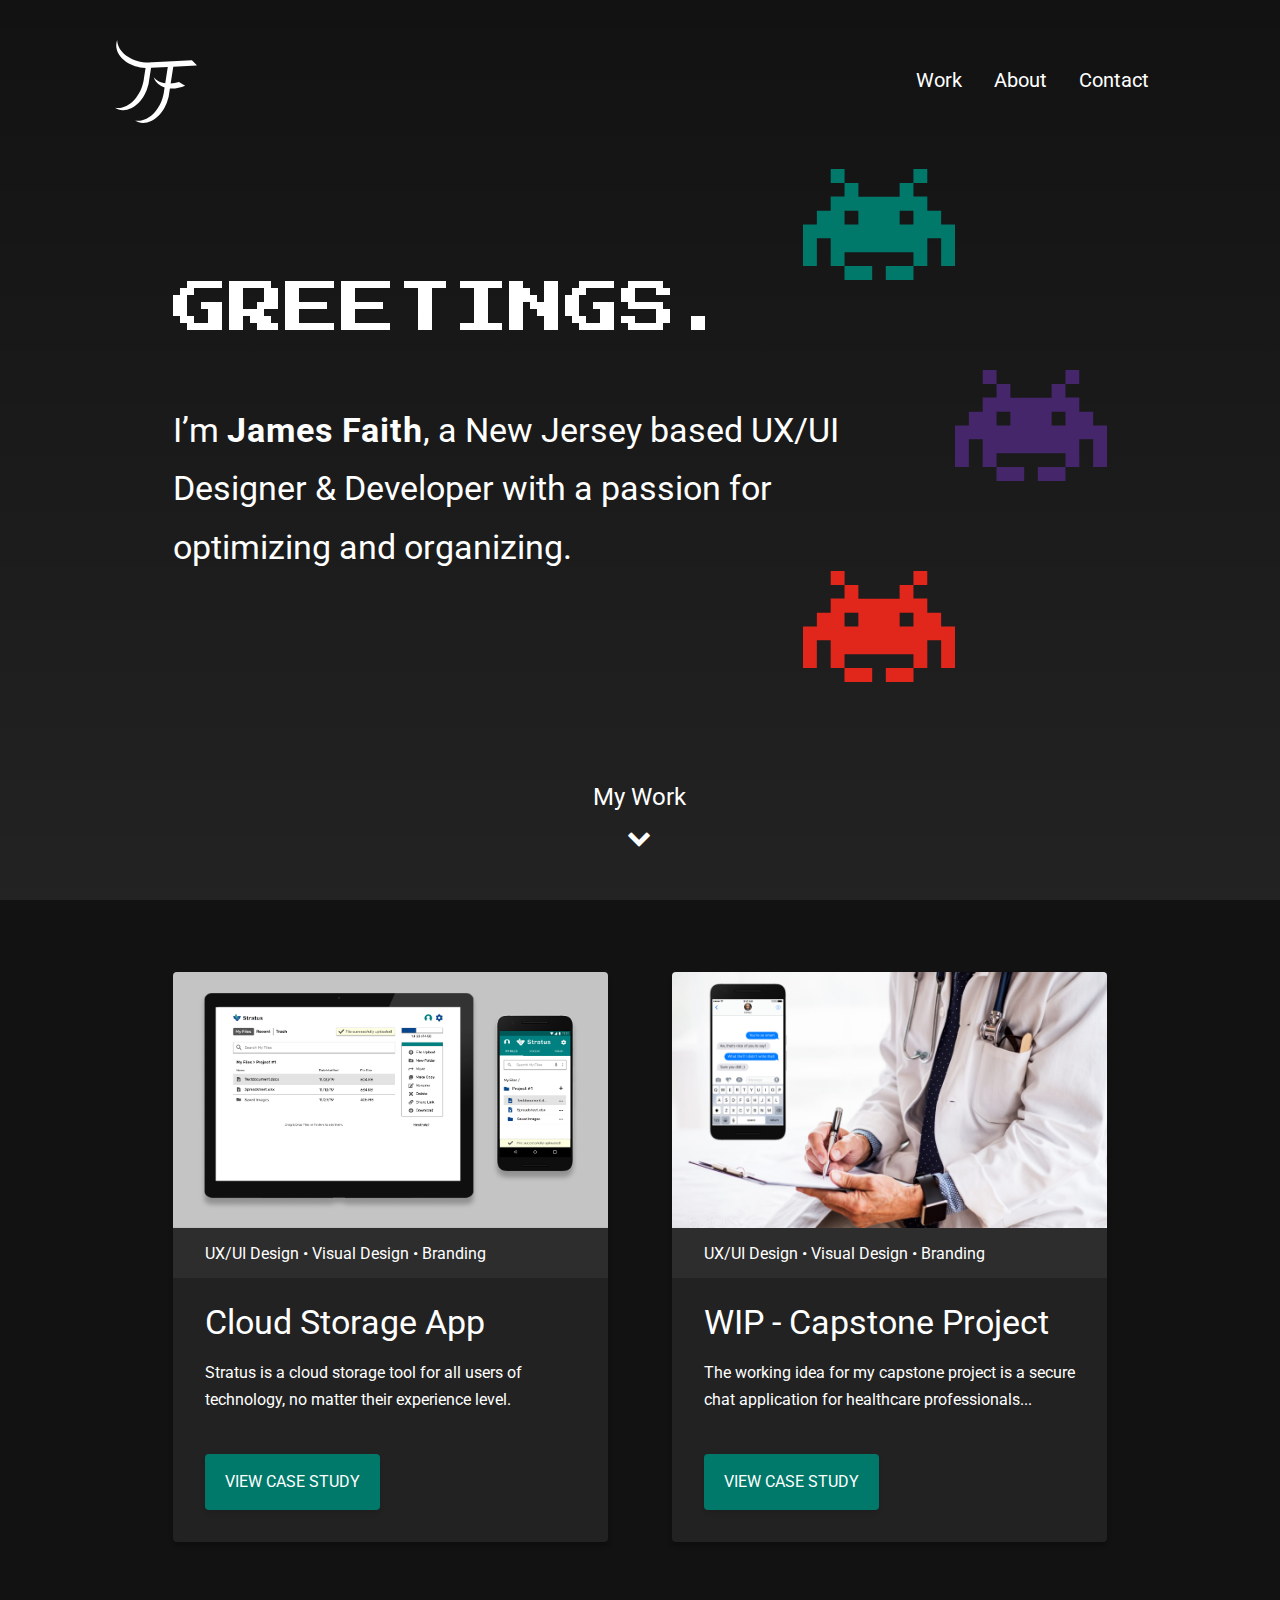
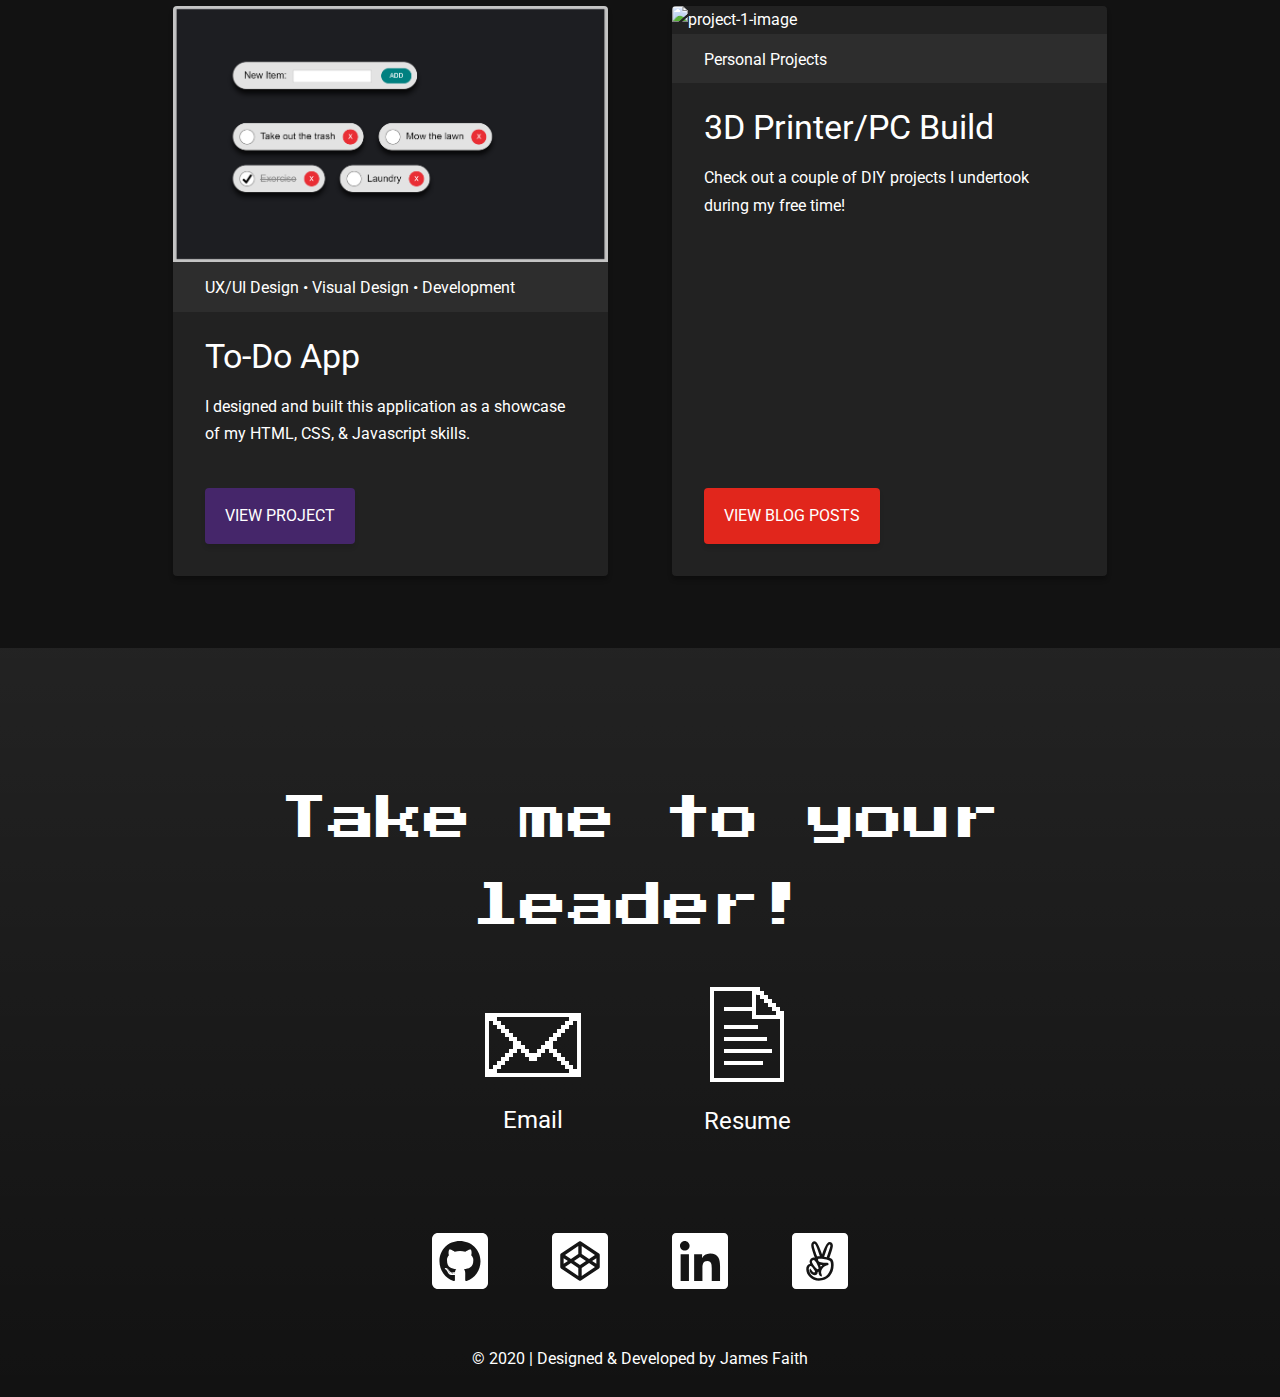
==== index.html @ f86e2cab "reorganize file structure & final touchups" ====
<!DOCTYPE html>
<html lang="en">

  <head>
    <meta charset="utf-8">
    <meta name="viewport" content="width=device-width, initial-scale=1">
    <title>Portfolio | James Faith</title>
    <link href="styles/reset.css" rel="stylesheet">
    <link href="styles/typography.css" rel="stylesheet">
    <link href="styles/colors.css" rel="stylesheet">
    <link href="styles/images-layout.css" rel="stylesheet">
    <link href="styles/header-footer-contact-home-about.css" rel="stylesheet">
    <link href="styles/case-study-mobile.css" rel="stylesheet">
    <link href="styles/case-study-desktop.css" rel="stylesheet">
    <link href="https://fonts.googleapis.com/css?family=Press+Start+2P|Roboto&display=swap" rel="stylesheet">
    <link href="https://maxcdn.bootstrapcdn.com/font-awesome/4.7.0/css/font-awesome.min.css" rel="stylesheet">
  </head>

  <body id="body" onresize="windowResizeNavFix(); heroCurtain()" onLoad="heroCurtain()">

    <!--HEADER-->
    <header>
      <div class="header-content">
        <a href="index.html"><img class="logo" src="images/personal-logo.svg" alt="logo"></a>
        <div onclick="showOnClick()" class="hamburger-menu"><img class="hamburger-menu-icon" src="images/hamburger-menu-icon.svg" alt="hamburger-menu-icon"></div>
        <div onclick="showOnClick()" id="close-nav-menu" class="close-nav-menu"><img class="close-nav-menu-icon" src="images/close-nav-menu-icon.svg" alt="close-nav-menu-icon"></div>
        <nav id="nav">
          <ul class="nav-links-container">
            <li onclick="showOnClick()" class="nav-link"><a href="#work">Work</a></li>
            <li onclick="showOnClick()" class="nav-link"><a href="about.html">About</a></li>
            <li onclick="showOnClick()" class="nav-link"><a href="#contact">Contact</a></li>
          </ul>
        </nav>
      </div>
    </header>

    <div class="container">

      <main>

        <!--HERO-->
        <section id="hero" class="hero">
          <div class="hero-content">
            <h1>GREETINGS.</h1>
            <p class="intro">I’m <strong>James Faith</strong>, a New Jersey based UX/UI Designer & Developer with a passion for optimizing and organizing.</p>
            <img class="eight-bit-alien-1" src="images/8-bit-alien-1.svg" alt="8-bit-alien">
            <img class="eight-bit-alien-2" src="images/8-bit-alien-2.svg" alt="8-bit-alien">
            <img class="eight-bit-alien-3" src="images/8-bit-alien-3.svg" alt="8-bit-alien">
          </div>
          <a class="my-work-element" href="#work">
            <p class="label">My Work</p>
            <p class="label"><i class="fa fa-chevron-down"></i></p>
          </a>
        </section>

        <div id="hamburger-menu-backing-hero-curtain" class="hamburger-menu-backing-hero-curtain"></div>
        <div class="hamburger-menu-backing"></div>

        <!--WORK-->
        <section id="work" class="work">
          <div class="work-content">
            <div class="project-card">
              <a href="project-3.html"><img class="project-image" src="images/project-3.png" alt="project-3-image"></a>
              <div class="project-roles">UX/UI Design • Visual Design • Branding</div>
              <h3>Cloud Storage App</h3>
              <p class="project-description">Stratus is a cloud storage tool for all users of technology, no matter their experience level.</p>
              <div class="project-card-button-wrapper">
                <a href="project-3.html"><div class="button-style-1">VIEW CASE STUDY</div></a>
              </div>
            </div>
            <div class="project-card">
              <a href="project-4.html"><img class="project-image" src="images/project-4.png" alt="project-4-image"></a>
              <div class="project-roles">UX/UI Design • Visual Design • Branding</div>
              <h3>WIP - Capstone Project</h3>
              <p class="project-description">The working idea for my capstone project is a secure chat application for healthcare professionals...</p>
              <div class="project-card-button-wrapper">
                <a href="project-4.html"><div class="button-style-1">VIEW CASE STUDY</div></a>
              </div>
            </div>
            <div class="project-card">
              <a href="https://codepen.io/jfaith630/pen/QWbmBLp" target="_blank"><img class="project-image" src="images/project-2.png" alt="project-2-image"></a>
              <div class="project-roles">UX/UI Design • Visual Design • Development</div>
              <h3>To-Do App</h3>
              <p class="project-description">I designed and built this application as a showcase of my HTML, CSS, & Javascript skills.</p>
              <div class="project-card-button-wrapper">
                <a href="https://codepen.io/jfaith630/pen/QWbmBLp" target="_blank"><div class="button-style-2">VIEW PROJECT</div></a>
              </div>
            </div>
            <div class="project-card">
              <a href="https://jamesmfaith.wordpress.com/" target="_blank"><img class="project-image" src="images/project-1.png" alt="project-1-image"></a>
              <div class="project-roles">Personal Projects</div>
              <h3>3D Printer/PC Build</h3>
              <p class="project-description">Check out a couple of DIY projects I undertook during my free time!</p>
              <div class="project-card-button-wrapper">
                <a href="https://jamesmfaith.wordpress.com/" target="_blank"><div class="button-style-3">VIEW BLOG POSTS</div></a>
              </div>
            </div>
          </div>
        </section>

      </main>

      <!--CONTACT-->
      <section id="contact" class="contact">
        <div class="contact-content">
          <h2>Take me to your leader!</h2>
          <div class="resume-email-element">
            <a class="email-element" href="mailto:jfaith630@gmail.com" target="_blank">
              <div class="email">
                <img class="email-1" src="images/email-1.svg" alt="email">
                <img class="email-2" src="images/email-2.svg" alt="email">
              </div>
              <h3 class="label">Email</h3>
            </a>
            <a class="resume-element" href="https://drive.google.com/file/d/1HleOgw_dALKauXlMi9Ra-KkcdqJr9qnd/view?usp=sharing" target="_blank">
              <div class="resume">
                <img class="resume-1" src="images/resume-1.svg" alt="resume">
                <img class="resume-2" src="images/resume-2.svg" alt="resume">
              </div>
              <h3 class="label">Resume</h3>
            </a>
          </div>
          <div class="social-media">
            <ul class="social-media-links">
              <li class="social-media-link"><a href="https://github.com/jfaith630" target="_blank"><img class="social-icon" src="images/github.svg" alt="github"></a></li>
              <li class="social-media-link"><a href="https://codepen.io/jfaith630" target="_blank"><img class="social-icon" src="images/codepen.svg" alt="codepen"></a></li>
              <li class="social-media-link"><a href="https://www.linkedin.com/in/jamesmfaith/" target="_blank"><img class="social-icon" src="images/linkedin.svg" alt="linkedin"></a></li>
              <li class="social-media-link"><a href="https://angel.co/james-faith" target="_blank"><img class="social-icon" src="images/angellist.svg" alt="angellist"></a></li>
            </ul>
          </div>
        </div>
      </section>

    </div>

    <!--FOOTER-->
    <footer>© 2020 | Designed & Developed by James Faith</footer>

    <!--LOAD JS-->
    <script src="scripts/herocurtain.js"></script>
    <script src="scripts/windowresizenavfix.js"></script>
    <script src="scripts/showonclick.js"></script>

  </body>

</html>
---- styles/typography.css ----
/*---TYPOGRAPHY-----------------------------------------------------------*/

html {
  font-size: 10px; /* 1rem = 10px */
}

/*---MOBILE-1---------------------------------------*/

body, p, div {
  font-family: 'Roboto', sans-serif;
  font-size: 1.4rem;
  line-height: 167.23%;
}

h1 {
  font-family: 'Press Start 2P', sans-serif;
  font-size: 2.6rem;
  line-height: 100%;
}

h2 {
  font-family: 'Press Start 2P', sans-serif;
  font-size: 2.6rem;
  line-height: 173%;
}

h3 {
  font-size: 3.4rem;
  line-height: 120%;
}

h4 {
  font-size: 2.4rem;
  line-height: 120%;
}

h5 {
  font-size: 2rem;
  line-height: 120%;
}

h6 {
  font-size: 1.6rem;
  font-weight: bold;
  line-height: 120%;
}

a {
  text-decoration: none;
}

strong {
  font-weight: bold;
  letter-spacing: 0.1rem;
}

.nav-link {
  font-size: 3.4rem;
}

.label {
  font-size: 2rem;
}

.button-style-1, .button-style-2, .button-style-3 {
  font-weight: medium;
  line-height: 100%;
}

.intro {
  font-size: 2.4rem;
}

.about-intro {
  font-size: 1.6rem;
}

.eight-bit-textbox {
  font-size: 2rem;
}

.mobile-heading-text-fix-1 {
  line-height: 140%;
}

.big-quotation-mark {
  font-size: 9.6rem;
}

blockquote p {
  font-size: 2.4rem;
}

.closing {
  font-size: 2.4rem;
}

.case-study-hero-content p {
  font-size: 1.6rem;
}

.overview-list li {
  font-size: 1.4rem;
}

.chartjs-wrapper-1 h5, .chartjs-wrapper-2 h5 {
  font-size: 1.8rem;
  line-height: 160%;
}

.user-survey-stat {
  font-size: 1.8rem;
}

.user-persona-big-quotation-mark-1, .user-persona-big-quotation-mark-2, .user-persona-big-quotation-mark-3 {
  font-size: 7.2rem;
}

.user-persona-card-title {
  font-size: 2.4rem;
  line-height: 120%;
}

.user-persona-card-subtitle {
  font-size: 2rem;
  line-height: 120%;
}

.usability-testing-persona-element p {
  font-weight: bold;
}

.final-thanks {
  font-size: 2.4rem;
}

/*---MOBILE-2---------------------------------------*/

@media screen and (min-width: 600px) {

  h1 {
    font-size: 3.4rem;
  }

  .about-intro {
    font-size: 1.6rem;
  }

  .eight-bit-textbox {
    font-size: 2rem;
  }

  .mobile-heading-text-fix-1 {
    line-height: 120%;
  }

  .overview-list li {
    font-size: 2rem;
  }

}

/*---DESKTOP-1------------------------------------------*/

@media screen and (min-width: 900px) {

  body, p, div {
    font-size: 1.6rem;
    line-height: 173%;
  }

  h1 {
    font-size: 4.8rem;
  }

  h2 {
    font-size: 4.8rem;
    line-height: 180%;
  }

  .nav-link {
    font-size: 2rem;
  }

  .label {
    font-size: 2.4rem;
  }

  .intro {
    font-size: 3rem;
  }

  .about-intro {
    font-size: 2rem;
  }

  .eight-bit-textbox {
    font-size: 2.8rem;
  }

  .case-study-hero-content p {
    font-size: 2rem;
  }

  .chartjs-wrapper-1 h5, .chartjs-wrapper-2 h5 {
    font-size: 2.4rem;
    line-height: 167.2%;
  }

  .user-survey-stat {
    font-size: 2.4rem;
  }

  .table-column-title {
    font-size: 2rem;
  }

  table, th, td {
    font-size: 1.4rem;
  }

  .final-thanks {
    font-size: 3.4rem;
  }

}

/*---DESKTOP-2------------------------------------------*/

@media screen and (min-width: 1200px) {

  h1 {
    font-size: 5.6rem;
  }

  .intro {
    font-size: 3.4rem;
  }

  .about-intro {
    font-size: 2.4rem;
  }

  .eight-bit-textbox {
    font-size: 3.2rem;
  }

}
---- styles/colors.css ----
/*---COLOR----------------------------------------------------------------*/

/*---MOBILE-1-------------------------------------------*/

body {
  background-color: #121212;
  color: #FFFFFF;
}

.case-study-body, .case-study-main {
  background-color: #E3E3E3;
  color: #000000;
}

.case-study-header {
  background: linear-gradient(180deg, rgba(255, 255, 255, 0) 0%, rgba(255, 255, 255, 0.07) 100%);
  background-color: #121212;
}

nav {
  background: linear-gradient(180deg, rgba(255, 255, 255, 0) 0%, rgba(255, 255, 255, 0.05) 100%);
  background-color: #121212;
}

.case-study-footer {
  color: #FFFFFF;
}

.contact {
  background: linear-gradient(180deg, rgba(255, 255, 255, 0.07) 0%, rgba(255, 255, 255, 0) 100%);
}

.case-study-contact {
  background: linear-gradient(180deg, rgba(255, 255, 255, 0.07) 0%, rgba(255, 255, 255, 0) 100%);
  background-color: #121212;
  color: #FFFFFF;
}

.hero, .about-hero {
  background: linear-gradient(180deg, rgba(255, 255, 255, 0) 0%, rgba(255, 255, 255, 0.07) 100%);
}

.hamburger-menu-backing-hero-curtain, .hamburger-menu-backing-about-hero-curtain {
  background: linear-gradient(180deg, rgba(255, 255, 255, 0) 0%, rgba(255, 255, 255, 0.07) 100%);
  background-color: #121212;
}

.hamburger-menu-backing {
  background-color: #232323;
}

a {
  color: #FFFFFF;
}

a:hover {
  color: #00B8A2;
}

.back-to-top-element, .back-to-top-element:hover {
  color: #000000;
}

.button-style-1 {
  background-color: #00796B;
}

.button-style-2 {
  background-color: #45266A;
}

.button-style-3 {
  background-color: #E1261C;
}

.project-card-button-wrapper a:hover, .button-wrapper a:hover {
  color: #FFFFFF;
}

.project-card {
  background: rgba(255, 255, 255, 0.07);
}

.project-roles {
  background: rgba(255, 255, 255, 0.05);
}

.eight-bit-highlight {
  color: #E1261C;
}

.quote-container {
  background-color: rgba(255, 255, 255, 0.07);
}

.big-quotation-mark {
  color: #00796B;
}

.grey-out-text {
  opacity: 0.6;
}

hr {
  background-color: #878787;
}

.section-title {
  background-color: #E3E3E3;
}

.heading-block {
  background-color: #00796B;
}

.border-break-role, .border-break-tools {
  background-color: #E3E3E3;
}

.chartjs-wrapper-1, .chartjs-wrapper-2 {
  background-color: #DADADA;
}

.user-survey-stat-container {
  background-color: #DADADA;
}

.user-persona-card {
  background-color: #FFFFFF;
}

.persona-background {
  background-color: #121212;
}

.user-persona-job {
  background-color: #4D4D4D;
  color: #FFFFFF;
}

.user-persona-big-quotation-mark-1 {
  color: #00796B;
}

.user-persona-big-quotation-mark-2 {
  color: #45266A;
}

.user-persona-big-quotation-mark-3 {
  color: #E1261C;
}

.first-column-title {
  border-right-color: #FFFFFF;
}

th {
  background-color: #121212;
  color: #FFFFFF;
}

tr {
  background-color: #FFFFFF;
}

/*---DESKTOP-1------------------------------------------*/

@media screen and (min-width: 900px) {

  nav {
    background: transparent;
  }

  .project-card:hover {
    background: rgba(255, 255, 255, 0.1);
  }

}
---- styles/images-layout.css ----
/*---IMAGES-LAYOUT--------------------------------------------------------*/

/*---MOBILE-1-------------------------------------------*/

img {
  display: block;
  height: auto;
  max-width: 100%;
}

/*---HEADER---------------------*/

.logo {
  height: 5.7rem;
}

.hamburger-menu-icon {
  height: 2.2rem;
}

.close-nav-menu-icon {
  height: 2.3rem;
}

/*---CONTACT--------------------*/

.email, .email-1, .email-2 {
  height: 4.2rem;
}

.resume, .resume-1, .resume-2 {
  height: 6.23rem;
}

.social-icon {
  height: 4rem;
}

/*---HERO-----------------------*/

.eight-bit-alien-1, .eight-bit-alien-2, .eight-bit-alien-3 {
  height: 4.8rem;
}

/*---ABOUT HERO-----------------*/

.profile-image {
  height: 51.8rem;
}

/*---CASE STUDY-----------------*/

.stratus-logo {
  height: 5rem;
}

.stratus-on-devices-1 {
  max-height: 40rem;
}

.role-icon {
  height: 3.2rem;
}

.deliverables-icon {
  height: 3.6rem;
}

.tools-icon {
  height: 3.6rem;
}

.comp-analy-logo-1, .comp-analy-logo-2, .comp-analy-logo-3 {
  height: 12rem;
}

.user-persona {
  height: 27.2rem;
}

.user-persona-scale {
  height: 3.2rem;
}

.basic-file-management-operations-user-flow, .sharing-links-user-flow, .wireframe-sketch-1,
 .wireframe-sketch-2, .wireframe-sketch-3, .wireframe-sketch-4, .digital-wireframe-1,
  .digital-wireframe-2, .digital-wireframe-3, .digital-wireframe-4 {
  width: auto;
}

.usability-testing-persona {
  height: 10rem;
}

.video-iframe {
  height: 17.43rem;
  width: 30rem;
}

.branding-sketch-1, .branding-sketch-2, .branding-sketch-3, .branding-sketch-4 {
  width: auto;
}

.moodboard, .logo-iterations, .brand-colors, .brand-typography {
  width: auto;
}

.right-arrow {
  height: 3.8rem;
}

.down-arrow {
  height: 4.2rem;
}

.highfi-mockup-1, .highfi-mockup-2 {
  width: 28rem;
}

.highfi-mockup-3, .highfi-mockup-4, .highfi-mockup-5 {
  width: 13rem;
}

.highfi-mockup-6 {
  width: 12.82rem;
}

.preference-testing-1, .preference-testing-2 {
  width: 28rem;
}

.preference-testing-3, .preference-testing-4 {
  height: 29.9rem;
}

.usability-testing-results-1, .usability-testing-results-2, .usability-testing-results-3,
 .usability-testing-results-4 {
  width: 28rem;
}

.usability-testing-results-5, .usability-testing-results-6 {
  width: 13rem;
}

.stratus-on-devices-2 {
  max-height: 63.9rem;
}

/*---MOBILE-2-------------------------------------------*/

@media screen and (min-width: 600px) {

  /*---HERO-----------------------*/

  .eight-bit-alien-1, .eight-bit-alien-2, .eight-bit-alien-3 {
    height: 6.6rem;
  }

  /*---ABOUT HERO-----------------*/

  .profile-image {
    height: 43.2rem;
  }

  /*---CASE STUDY-----------------*/

  .role-icon {
    height: 5.7rem;
  }

  .deliverables-icon {
    height: 6.3rem;
  }

  .tools-icon {
    height: 6.3rem;
  }

  .comp-analy-logo-1, .comp-analy-logo-2, .comp-analy-logo-3 {
    height: 19rem;
  }

  .video-iframe {
    height: 29.05rem;
    width: 50rem;
  }

}

/*---DESKTOP-1------------------------------------------*/

@media screen and (min-width: 900px) {

  /*---HEADER---------------------*/

  .logo {
    height: 8.3rem;
  }

  /*---CONTACT--------------------*/

  .email, .email-1, .email-2 {
    height: 6.4rem;
  }

  .resume, .resume-1, .resume-2 {
    height: 9.5rem;
  }

  .social-icon {
    height: 5.6rem;
  }

  /*---HERO-----------------------*/

  .eight-bit-alien-1, .eight-bit-alien-2, .eight-bit-alien-3 {
    height: 9.4rem;
  }

  /*---CASE STUDY-----------------*/

  .stratus-logo {
    height: 7.4rem;
  }

  .stratus-humaaans {
    height: 28rem;
  }

  .stratus-on-devices-1 {
    max-height: 50rem;
  }

  .stratus-simple-structured-seamless {
    max-height: 31.5rem;
  }

  .comp-analy-logo-1, .comp-analy-logo-2, .comp-analy-logo-3 {
    height: 25.5rem;
  }

  .basic-file-management-operations-user-flow {
    height: 79.8rem;
  }

  .sharing-links-user-flow {
    height: 59.8rem;
  }

  .wireframe-sketch-1, .wireframe-sketch-2, .wireframe-sketch-3, .wireframe-sketch-4 {
    height: 43.2rem;
    max-width: none;
  }

  .digital-wireframe-1, .digital-wireframe-2 {
    height: 38.9rem;
  }

  .digital-wireframe-3, .digital-wireframe-4 {
    height: 48.6rem;
  }

  .usability-testing-persona {
    height: 14.7rem;
  }

  .video-iframe {
    height: 46.5rem;
    width: 80rem;
  }

  .branding-sketch-1 {
    height: 42.7rem;
  }

  .branding-sketch-2 {
    height: 42.7rem;
    max-width: none;
  }

  .branding-sketch-3 {
    height: 38.4rem;
    max-width: none;
  }

  .branding-sketch-4 {
    height: 42.7rem;
    max-width: none;
  }

  .moodboard {
    height: 38.7rem;
  }

  .logo-iterations {
    height: 37.2rem;
  }

  .brand-colors {
    height: 18.4rem;
  }

  .brand-typography {
    height: 23.3rem;
    width: auto;
  }

  .right-arrow {
    height: 5rem;
  }

  .down-arrow {
    height: 5.5rem;
  }

  .highfi-mockup-1, .highfi-mockup-2 {
    height: 43.2rem;
    width: auto;
  }

  .highfi-mockup-3, .highfi-mockup-4 {
    height: 35.9rem;
    width: auto;
  }

  .highfi-mockup-5, .highfi-mockup-6 {
    height: 38.6rem;
    width: auto;
  }

  .preference-testing-1 {
    height: 35.9rem;
    width: auto;
  }

  .preference-testing-2 {
    height: 35.9rem;
    width: auto;
  }

  .preference-testing-3 {
    height: 44.1rem;
  }

  .preference-testing-4 {
    height: 44.1rem;
  }

  .document-iframe {
    height: 85rem;
    width: 80rem;
  }

  .usability-testing-results-1 {
    height: 49.1rem;
    width: auto;
  }

  .usability-testing-results-2 {
    height: 49.1rem;
    width: auto;
  }

  .usability-testing-results-3 {
    height: 26rem;
    width: auto;
  }

  .usability-testing-results-4 {
    height: 26rem;
    width: auto;
  }

  .usability-testing-results-5 {
    height: 35rem;
    width: auto;
  }

  .usability-testing-results-6 {
    height: 35rem;
    width: auto;
  }

}

/*---DESKTOP-2------------------------------------------*/

@media screen and (min-width: 1200px) {

  /*---HERO-----------------------*/

  .eight-bit-alien-1, .eight-bit-alien-2, .eight-bit-alien-3 {
    height: 11.1rem;
  }

  /*---ABOUT HERO-----------------*/

  .profile-image {
    height: 52.8rem;
  }

  /*---CASE STUDY-----------------*/

  .video-iframe {
    height: 58.2rem;
    width: 100rem;
  }

}

@media screen and (min-width: 1420px) {

  /*---CASE STUDY-----------------*/

  .video-iframe {
    height: 74.5rem;
    width: 128rem;
  }

}
---- styles/header-footer-contact-home-about.css ----
/*---HEADER-FOOTER-CONTACT-HOME-ABOUT-------------------------------------*/

*:before, *:after {
  box-sizing: border-box;
}

html {
	scroll-behavior: smooth;
}

@media screen and (prefers-reduced-motion: reduce) {
	html {
		scroll-behavior: auto;
	}
}

body {
  position: relative;
}

/*---MOBILE-1-------------------------------------------*/

/*---HEADER---------------------*/

header {
  padding: 5.4rem 0 4rem;
  position: absolute;
  top: 0;
  width: 100%;
  z-index: 5;
}

.header-content {
  margin: 0 auto;
  width: 87.2%;
}

.logo {
  float: left;
}

.hamburger-menu, .close-nav-menu {
  margin-top: 1.7rem;
  position: fixed;
  right: 6.4%;
}

.close-nav-menu {
  display: none;
  position: fixed;
  z-index: 6;
}

.stopscroll {
  overflow: hidden;
}

nav {
  display: none;
  height: 100%;
  margin: -5.4rem 0 -4rem -12.8%;
  position: fixed;
  width: 112.8%;
  z-index: 5;
}

.nav-links-container {
  display: flex;
  flex-direction: column;
  margin-top: -12.3rem;
  position: relative;
  top: 50%;
}

.nav-link {
  margin: 2.4rem 0;
  text-align: center;
}

/*---FOOTER---------------------*/

footer {
  bottom: 0;
  padding: 2.4rem 0;
  position: absolute;
  text-align: center;
  width: 100%;
}

/*---CONTACT--------------------*/

.contact, .case-study-contact {
  overflow: auto;
  position: relative;
}

.contact-content {
  height: 32rem;
  left: 50%;
  margin: 7.2rem 0 9.6rem -16rem;
  position: relative;
  width: 32rem;
}

.contact h2, .case-study-contact h2 {
  left: 0;
  position: absolute;
  right: 0;
  text-align: center;
}

.resume-email-element {
  direction: row;
  display: flex;
  left: 50%;
  margin-left: -12.8rem;
  position: absolute;
  top: 11.6rem;
}

.email-element, .resume-element {
  height: 10rem;
  margin: 0 2.4rem;
  text-align: center;
  width: 8rem;
}

.email-element:hover .email-2, .resume-element:hover .resume-2 {
  display: inline;
}

.email {
  display: inline-block;
  margin: 2rem auto 1rem;
  position: relative;
}

.email-1, .email-2 {
  margin: 0 auto;
}

.email-2 {
  display: none;
  left: 0;
  position: absolute;
  top: 0;
}

.resume {
  display: inline-block;
  margin: 0.1rem auto 1rem;
  position: relative;
}

.resume-1, .resume-2 {
  margin: 0 auto 0.6rem;
}

.resume-2 {
  display: none;
  left: 0;
  position: absolute;
  top: 0;
}

.social-media {
  bottom: 0;
  left: 50%;
  margin-left: -14.4rem;
  position: absolute;
}

.social-media-links {
  display: flex;
  flex-direction: row;
}

.social-media-link {
  margin: 0 1.6rem;
}

/*---HERO-----------------------*/

.hero {
  height: 100vh;
  min-height: 70rem;
  overflow: hidden;
  position: relative;
}

.hamburger-menu-backing-hero-curtain {
  height: 100vh;
  min-height: 70rem;
  position: relative;
  z-index: 3;
}

.hamburger-menu-backing {
  border-radius: 3rem;
  box-shadow: 0 1rem 1rem rgba(0, 0, 0, 0.25);
  height: 6rem;
  margin-right: -1.1rem;
  position: fixed;
  right: 6.4%;
  top: 5.2rem;
  width: 6rem;
  z-index: 2;
}

.hero-content {
  height: 40rem;
  left: 50%;
  margin: -17.25rem 0 0 -15rem;
  position: relative;
  top: 47%;
  width: 30rem;
  z-index: 4;

  animation: fadein ease 1.5s;
  animation-iteration-count: 1;
  animation-fill-mode: forwards;

  -webkit-animation: fadein ease 1.5s;
  -webkit-animation-iteration-count: 1;
  -webkit-animation-fill-mode: forwards;

  -moz-animation: fadein ease 1.5s;
  -moz-animation-iteration-count: 1;
  -moz-animation-fill-mode: forwards;

  -ms-animation: fadein ease 1.5s;
  -ms-animation-iteration-count: 1;
  -ms-animation-fill-mode: forwards;

  -o-animation: fadein ease 1.5s;
  -o-animation-iteration-count: 1;
  -o-animation-fill-mode: forwards;

}

@keyframes fadein {
  0% {
    opacity: 0;
  }
  30% {
    opacity: 0;
  }
  60% {
    opacity: 1;
  }
}

@-webkit-keyframes fadein {
  0% {
    opacity: 0;
  }
  30% {
    opacity: 0;
  }
  60% {
    opacity: 1;
  }
}

@-moz-keyframes fadein {
  0% {
    opacity: 0;
  }
  30% {
    opacity: 0;
  }
  60% {
    opacity: 1;
  }
}

@-ms-keyframes fadein {
  0% {
    opacity: 0;
  }
  30% {
    opacity: 0;
  }
  60% {
    opacity: 1;
  }
}

@-o-keyframes fadein {
  0% {
    opacity: 0;
  }
  30% {
    opacity: 0;
  }
  60% {
    opacity: 1;
  }
}

.hero-content h1 {
  left: 50%;
  margin-left: -12.7rem;
  position: absolute;
  top: 12.4rem;
}

.intro {
  position: absolute;
  text-align: center;
  top: 18.6rem;
  width: 30rem;
}

.eight-bit-alien-1 {
  margin-right: -3.35rem;
  position: absolute;
  right: 50%;
  top: 3.6rem;
}

.eight-bit-alien-2 {
  position: absolute;
  right: 3.3rem;
}

.eight-bit-alien-3 {
  left: 3.3rem;
  position: absolute;
}

.eight-bit-alien-1 {
  animation: fadein2 ease 1.5s;
  animation-iteration-count: 1;
  animation-fill-mode: forwards;

  -webkit-animation: fadein2 ease 1.5s;
  -webkit-animation-iteration-count: 1;
  -webkit-animation-fill-mode: forwards;

  -moz-animation: fadein2 ease 1.5s;
  -moz-animation-iteration-count: 1;
  -moz-animation-fill-mode: forwards;

  -ms-animation: fadein2 ease 1.5s;
  -ms-animation-iteration-count: 1;
  -ms-animation-fill-mode: forwards;

  -o-animation: fadein2 ease 1.5s;
  -o-animation-iteration-count: 1;
  -o-animation-fill-mode: forwards;
}

@keyframes fadein2 {
  0% {
    opacity: 0;
    top: -16.4rem;
  }
  30% {
    opacity: 0;
  }
  90% {
    opacity: 1;
    top: 3.6;
  }
}

@-webkit-keyframes fadein2 {
  0% {
    opacity: 0;
    top: -16.4rem;
  }
  30% {
    opacity: 0;
  }
  90% {
    opacity: 1;
    top: 3.6;
  }
}

@-moz-keyframes fadein2 {
  0% {
    opacity: 0;
    top: -16.4rem;
  }
  30% {
    opacity: 0;
  }
  90% {
    opacity: 1;
    top: 3.6;
  }
}

@-ms-keyframes fadein2 {
  0% {
    opacity: 0;
    top: -16.4rem;
  }
  30% {
    opacity: 0;
  }
  90% {
    opacity: 1;
    top: 3.6;
  }
}

@-o-keyframes fadein2 {
  0% {
    opacity: 0;
    top: -16.4rem;
  }
  30% {
    opacity: 0;
  }
  90% {
    opacity: 1;
    top: 3.6;
  }
}

.eight-bit-alien-2, .eight-bit-alien-3 {
  animation: fadein3 ease 1.5s;
  animation-iteration-count: 1;
  animation-fill-mode: forwards;

  -webkit-animation: fadein3 ease 1.5s;
  -webkit-animation-iteration-count: 1;
  -webkit-animation-fill-mode: forwards;

  -moz-animation: fadein3 ease 1.5s;
  -moz-animation-iteration-count: 1;
  -moz-animation-fill-mode: forwards;

  -ms-animation: fadein3 ease 1.5s;
  -ms-animation-iteration-count: 1;
  -ms-animation-fill-mode: forwards;

  -o-animation: fadein3 ease 1.5s;
  -o-animation-iteration-count: 1;
  -o-animation-fill-mode: forwards;
}

@keyframes fadein3 {
  0% {
    opacity: 0;
    top: -20rem;
  }
  30% {
    opacity: 0;
  }
  60% {
    opacity: 1;
    top: 0;
  }
}

@-webkit-keyframes fadein3 {
  0% {
    opacity: 0;
    top: -20rem;
  }
  30% {
    opacity: 0;
  }
  60% {
    opacity: 1;
    top: 0;
  }
}

@-moz-keyframes fadein3 {
  0% {
    opacity: 0;
    top: -20rem;
  }
  30% {
    opacity: 0;
  }
  60% {
    opacity: 1;
    top: 0;
  }
}

@-ms-keyframes fadein3 {
  0% {
    opacity: 0;
    top: -20rem;
  }
  30% {
    opacity: 0;
  }
  60% {
    opacity: 1;
    top: 0;
  }
}

@-o-keyframes fadein3 {
  0% {
    opacity: 0;
    top: -20rem;
  }
  30% {
    opacity: 0;
  }
  60% {
    opacity: 1;
    top: 0;
  }
}

.my-work-element {
  bottom: 3.2rem;
  left: 50%;
  margin-left: -4rem;
  position: absolute;
  z-index: 4;

  animation: bounce 1s infinite;
  -webkit-animation: bounce 1s infinite;
  -moz-animation: bounce 1s infinite;
  -ms-animation: bounce 1s infinite;
  -o-animation: bounce 1s infinite;

}

@keyframes bounce {
  0%    { bottom:4rem; }
  12.5% { bottom:4.1rem; }
  25%   { bottom:4.2rem; }
  37.5% { bottom:4.3rem; }
  50%   { bottom:4.4rem; }
  62.5% { bottom:4.3rem; }
  75%   { bottom:4.2rem; }
  87.5% { bottom:4.1rem; }
  100%  {bottom:4rem;}
}

@-webkit-keyframes bounce {
  0%    { bottom:4rem; }
  12.5% { bottom:4.1rem; }
  25%   { bottom:4.2rem; }
  37.5% { bottom:4.3rem; }
  50%   { bottom:4.4rem; }
  62.5% { bottom:4.3rem; }
  75%   { bottom:4.2rem; }
  87.5% { bottom:4.1rem; }
  100%  {bottom:4rem;}
}

@-moz-keyframes bounce {
  0%    { bottom:4rem; }
  12.5% { bottom:4.1rem; }
  25%   { bottom:4.2rem; }
  37.5% { bottom:4.3rem; }
  50%   { bottom:4.4rem; }
  62.5% { bottom:4.3rem; }
  75%   { bottom:4.2rem; }
  87.5% { bottom:4.1rem; }
  100%  {bottom:4rem;}
}

@-ms-keyframes bounce {
  0%    { bottom:4rem; }
  12.5% { bottom:4.1rem; }
  25%   { bottom:4.2rem; }
  37.5% { bottom:4.3rem; }
  50%   { bottom:4.4rem; }
  62.5% { bottom:4.3rem; }
  75%   { bottom:4.2rem; }
  87.5% { bottom:4.1rem; }
  100%  {bottom:4rem;}
}

@-o-keyframes bounce {
  0%    { bottom:4rem; }
  12.5% { bottom:4.1rem; }
  25%   { bottom:4.2rem; }
  37.5% { bottom:4.3rem; }
  50%   { bottom:4.4rem; }
  62.5% { bottom:4.3rem; }
  75%   { bottom:4.2rem; }
  87.5% { bottom:4.1rem; }
  100%  {bottom:4rem;}
}

.label {
  text-align: center;
}

/*---WORK-----------------------*/

.work {
  overflow: hidden;
}

.work-content {
  display: grid;
  grid-auto-rows: minmax(auto, auto);
  grid-gap: 3.2rem;
  grid-template-columns: 1fr;
  margin: 4.8rem auto 6.4rem;
  max-width: 45rem;
  width: 85%;
}

.project-card {
  border-radius: 0.4rem;
  box-shadow: 0 0.4rem 0.4rem rgba(0, 0, 0, 0.25);
  padding-bottom: 3.2rem;
  position: relative;
}

.project-image {
  border-radius: 0.4rem 0.4rem 0 0;
}

.project-roles {
  padding: 1.2rem 3.2rem 1rem;
}

.project-card h3 {
  margin: 2.4rem 3.2rem 0;
}

.project-description {
  margin: 1.6rem 3.2rem 9.6rem;
}

.project-card-button-wrapper {
  bottom: 3.2rem;
  margin-left: 3.2rem;
  position: absolute;
}

.button-style-1, .button-style-2, .button-style-3 {
  border-radius: 0.4rem;
  box-shadow: 0 0.4rem 0.4rem rgba(0, 0, 0, 0.1);
  display: inline-block;
  padding: 2rem;
}

/*---ABOUT-HERO-----------------*/

.about-hero {
  height: 116rem;
  overflow: hidden;
  position: relative;
}

.hamburger-menu-backing-about-hero-curtain {
  height: 116rem;
  margin-top: -116rem;
  position: relative;
  z-index: 3;
}

.about-hero-content {
  height: 83.6rem;
  left: 50%;
  margin: -35rem 0 0 -15rem;
  position: relative;
  top: 45%;
  width: 30rem;
  z-index: 4;
}

.profile-image {
  border: 0.4rem solid #E3E3E3;
  border-radius: 0.1rem;
  border-style: inset;
  bottom: 25rem;
  box-shadow: 0 0.4rem 0.4rem rgba(0, 0, 0, 0.25);
  position: absolute;
}

.eight-bit-textbox {
  background-color: #000000;
  border: 0.4rem solid #FFFFFF;
  border-radius: 0.1rem;
  box-shadow: 0 0.4rem 0.4rem rgba(0, 0, 0, 0.25);
  padding: 1.5rem 0 1.5rem 2.4rem;
  position: absolute;
  right: 0;
  width: 28rem;
}

.about-hero-content h1 {
  position: absolute;
  top: 62.5rem;
}

.about-intro {
  position: absolute;
  top: 67.3rem;
  width: 32rem;
}

.read-more-element {
  bottom: 3.2rem;
  left: 50%;
  margin-left: -4.85rem;
  position: absolute;
  z-index: 4;

  animation:bounce 1s infinite;
  -webkit-animation: bounce 1s infinite;
  -moz-animation: bounce 1s infinite;
  -ms-animation: bounce 1s infinite;
  -o-animation: bounce 1s infinite;
}

/*---BIO----------------------*/

.tshirt-wall {
  border: 0.4rem solid #FFFFFF;
  border-radius: 0.1rem;
  box-shadow: 0 0.4rem 0.4rem rgba(0, 0, 0, 0.25);
}

.bio .img-container, .about-desktop-list-item {
  display: none;
}

.bio {
  padding: 1.6rem 0 4.8rem;
}

.mobile-heading-text-fix-1 {
  margin-top: 2.8rem;
  width: 23rem;
}

.quote-container {
  margin: 4rem 0;
  padding: 6rem 0;
}

.quote {
  display: flex;
  margin: 0 auto;
  width: 90%;
}

.big-quotation-mark {
  height: 10rem;
  margin: -5.5rem 0.8rem 0 0;
  width: 4rem;
}

blockquote {
  width: auto;
}

.closing {
  padding-top: 5.6rem;
}

/*---MEDIA-QUERIES---*/

@media screen and (min-width: 400px) {

  /*---BIO----------------------*/

  .mobile-heading-text-fix-1 {
    width: 28rem;
  }

}

@media screen and (min-width: 450px) {

  /*---BIO----------------------*/

  .mobile-heading-text-fix-1 {
    width: auto;
  }

}

/*---MOBILE-2-------------------------------------------*/

@media screen and (min-width: 600px) {

  /*---HERO-----------------------*/

  .hero {
    min-height: 70rem;
  }

  .hero-content {
    height: 50rem;
    margin: -25rem 0 0 -20rem;
    top: 50%;
    width: 40rem;
  }

  .hero-content h1 {
    margin-left: -16rem;
    top: 20rem;
  }

  .intro {
    top: 28rem;
    width: 40rem;
  }

  .eight-bit-alien-1 {
    margin-right: -4.5rem;
    top: 8rem;
  }

  .eight-bit-alien-2 {
    right: 4rem;
  }

  .eight-bit-alien-3 {
    left: 4rem;
  }

  /*---ABOUT-HERO-----------------*/

  .about-hero {
    height: 82rem;
  }

  .hamburger-menu-backing-about-hero-curtain {
    height: 82rem;
    margin-top: -82rem;
  }

  .about-hero-content {
    height: 48rem;
    margin: -23rem 0 0 -27rem;
    width: 54rem;
    top: 50%;
  }

  .profile-image {
    bottom: 0;
  }

  .eight-bit-textbox {
    right: 20rem;
  }

  .about-hero-content h1 {
    left: 29rem;
    top: 16rem;
  }

  .about-intro {
    left: 29rem;
    top: 21rem;
    width: 25rem;
  }

  /*---BIO----------------------*/

  .quote {
    max-width: 61rem;
  }

}

/*---DESKTOP-1------------------------------------------*/

@media screen and (min-width: 900px) {

  /*---HEADER---------------------*/

  header {
    min-width: 56.4rem;
    overflow: hidden;
    padding: 4rem 0;
  }

  .header-content {
    width: 82%;
  }

  .hamburger-menu, .close-nav-menu {
    display: none;
  }

  nav {
    display: block;
    float: right;
    margin: 2.7rem 0 0 0;
    position: static;
    width: auto;
  }

  .nav-links-container {
    flex-direction: row;
    margin-top: 0;
    position: static;
  }

  .nav-link {
    margin: 0 1.6rem;
  }

  /*---CONTACT--------------------*/

  .contact-content {
    height: 51.3rem;
    margin: 12.8rem 0 10.8rem -38.1rem;
    width: 76.2rem;
  }

  .resume-email-element {
    margin-left: -21.4rem;
    top: 21rem;
  }

  .email-element, .resume-element {
    height: 16rem;
    margin: 0 5.9rem;
    width: 9.6rem;
  }

  .email {
    margin: 2.7rem auto 2rem;
  }

  .resume {
    margin-bottom: 1.6rem;
  }

  .resume-1, .resume-2 {
    margin-bottom: 1.6rem;
  }

  .social-media {
    margin-left: -24rem;
  }

  .social-media-link {
    margin: 0 3.2rem;
  }

  /*---HERO-----------------------*/

  .hero {
    min-height: 82.5rem;
  }

  .hamburger-menu-backing-hero-curtain, .hamburger-menu-backing {
    display: none;
  }

  .hero-content {
    height: 43.5rem;
    margin: -21.75rem 0 0 -39.6rem;
    top: 50%;
    width: 79.2rem;
  }

  @keyframes fadein {
    0% {
      opacity: 0;
      width: 0;
    }
    30% {
      opacity: 0;
    }
    60% {
      opacity: 1;
      width: 80rem;
    }
  }

  @-webkit-keyframes fadein {
    0% {
      opacity: 0;
      width: 0;
    }
    30% {
      opacity: 0;
    }
    60% {
      opacity: 1;
      width: 80rem;
    }
  }

  @-moz-keyframes fadein {
    0% {
      opacity: 0;
      width: 0;
    }
    30% {
      opacity: 0;
    }
    60% {
      opacity: 1;
      width: 80rem;
    }
  }

  @-ms-keyframes fadein {
    0% {
      opacity: 0;
      width: 0;
    }
    30% {
      opacity: 0;
    }
    60% {
      opacity: 1;
      width: 80rem;
    }
  }

  @-o-keyframes fadein {
    0% {
      opacity: 0;
      width: 0;
    }
    30% {
      opacity: 0;
    }
    60% {
      opacity: 1;
      width: 80rem;
    }
  }

  .hero-content h1 {
    left: 0%;
    margin-left: 0;
    top: 9.5rem;
  }

  .intro {
    text-align: left;
    top: 19.7rem;
    width: 59.3rem;
  }

  .eight-bit-alien-1 {
    margin: 0;
    right: 12.9rem;
    top: 0;
  }

  .eight-bit-alien-2 {
    margin-top: -4.75rem;
    right: 0;
    top: 50%;
  }

  .eight-bit-alien-3 {
    bottom: 0;
    left: auto;
    right: 12.9rem;
  }

  .eight-bit-alien-1 {
    animation: fadein2 0s;
  }

  .eight-bit-alien-2, .eight-bit-alien-3 {
    animation: fadein3 0s;
  }

  .my-work-element {
    bottom: 4rem;
    margin-left: -4.75rem;
  }

  /*---WORK-----------------------*/

  .work-content {
    grid-gap: 6.4rem;
    grid-template-columns: 1fr 1fr;
    margin: 7.2rem auto;
    max-width: 106.4rem;
    min-width: 73.7rem;
    width: 73%;
  }

  .project-card:hover {
    box-shadow: 0 1rem 1rem rgba(0, 0, 0, 0.25);

    animation: slidein 0.5s forwards;
    -webkit-animation: slidein 0.5s forwards;
    -moz-animation: slidein 0.5s forwards;
    -ms-animation: slidein 0.5s forwards;
    -o-animation: slidein 0.5s forwards;

  }

  @keyframes slidein {
    from{
    transform: translate(0, 0);
    }
    to{
    transform: translate(-1rem, -1rem);
    }
  }

  @-webkit-keyframes slidein {
    from{
    transform: translate(0, 0);
    }
    to{
    transform: translate(-1rem, -1rem);
    }
  }

  @-moz-keyframes slidein {
    from{
    transform: translate(0, 0);
    }
    to{
    transform: translate(-1rem, -1rem);
    }
  }

  @-ms-keyframes slidein {
    from{
    transform: translate(0, 0);
    }
    to{
    transform: translate(-1rem, -1rem);
    }
  }

  @-o-keyframes slidein {
    from{
    transform: translate(0, 0);
    }
    to{
    transform: translate(-1rem, -1rem);
    }
  }

  /*---ABOUT HERO-----------------*/

  .about-hero {
    height: 100vh;
    min-height: 82.5rem;
  }

  .hamburger-menu-backing-about-hero-curtain {
    display: none;
  }

  .about-hero-content {
    height: 45.9rem;
    margin: -23rem 0 0 -36.75rem;
    top: 50%;
    width: 73.5rem;
  }

  .profile-image {
    border: 0.6rem solid #E3E3E3;
    border-radius: 0.2rem;
    border-style: inset;
  }

  .eight-bit-textbox {
    border: 0.6rem solid #FFFFFF;
    border-radius: 0.2rem;
    padding: 2rem 0 2rem 3.2rem;
    right: 0;
    width: 49.5rem;
  }

  .about-hero-content h1 {
    left: 31rem;
    top: 20rem;
  }

  .about-intro {
    left: 31rem;
    top: 28.2rem;
    width: 45rem;
  }

  .read-more-element {
    bottom: 4rem;
    margin-left: -5.85rem;
  }

  /*---BIO----------------------*/

  .bio .img-container {
    display: block;
  }

  .about-desktop-list-item {
    display: list-item;
  }

  .about-mobile-list-item {
    display: none;
  }

  .quote {
    max-width: 68rem;
  }

}

/*---DESKTOP-2------------------------------------------------------------*/

@media screen and (min-width: 1200px) {

  /*---HERO-----------------------*/

  .hero-content {
    height: 51.3rem;
    margin: -23.65rem 0 0 -46.7rem;
    top: 45%;
    width: 93.4rem;
  }

  @keyframes fadein {
    0% {
      opacity: 0;
      width: 0;
    }
    30% {
      opacity: 0;
    }
    60% {
      opacity: 1;
      width: 94.4rem;
    }
  }

  @-webkit-keyframes fadein {
    0% {
      opacity: 0;
      width: 0;
    }
    30% {
      opacity: 0;
    }
    60% {
      opacity: 1;
      width: 94.4rem;
    }
  }

  @-moz-keyframes fadein {
    0% {
      opacity: 0;
      width: 0;
    }
    30% {
      opacity: 0;
    }
    60% {
      opacity: 1;
      width: 94.4rem;
    }
  }

  @-ms-keyframes fadein {
    0% {
      opacity: 0;
      width: 0;
    }
    30% {
      opacity: 0;
    }
    60% {
      opacity: 1;
      width: 94.4rem;
    }
  }

  @-o-keyframes fadein {
    0% {
      opacity: 0;
      width: 0;
    }
    30% {
      opacity: 0;
    }
    60% {
      opacity: 1;
      width: 94.4rem;
    }
  }

  .hero-content h1 {
    top: 11.2rem;
  }

  .intro {
    top: 23.2rem;
    width: 70rem;
  }

  .eight-bit-alien-1 {
    right: 15.2rem;
  }

  .eight-bit-alien-2 {
    margin-top: -5.55rem;
  }

  .eight-bit-alien-3 {
    right: 15.2rem;
  }

  /*---ABOUT-HERO-----------------*/

  .about-hero-content {
    height: 56rem;
    left: 50%;
    margin: -23.65rem 0 0 -45rem;
    top: 45%;
    width: 90rem;
  }

  .eight-bit-textbox {
    padding: 2.4rem 0 2.4rem 4rem;
    width: 60.5rem;
  }

  .about-hero-content h1 {
    left: 36rem;
    top: 21.8rem;
  }

  .about-intro {
    left: 36rem;
    top: 30.8rem;
    width: 55rem;
  }

}
---- styles/case-study-mobile.css ----
/*---CASE-STUDY-MOBILE----------------------------------------------------*/

/*---MOBILE-1-------------------------------------------*/

.case-study-header {
  box-shadow: 0 1rem 1rem rgba(0, 0, 0, 0.25);
}

.case-study-contact {
  box-shadow: 0 -1rem 1rem rgba(0, 0, 0, 0.25);
}

/*---SECTIONS-------*/

.section-break {
  margin: 10.4rem auto 0;
  width: 87.5%;
}

hr {
   border: 0 none;
   height: 0.2rem;
}

.section-title {
  display: inline-block;
  left: 50%;
  padding: 0 1.6rem;
  position: relative;
  top: -3rem;
  transform: translate(-50%, 0);
}

/*---CONTAINERS-----*/

.text-container {
  margin: 0 auto;
  max-width: 54rem;
  overflow: auto;
  text-align: left;
  width: 85%;
}

.img-container {
  margin: 4rem auto;
  max-width: 60rem;
  width: 85%;
}

.flex-content, .flex-content-alt {
  margin: 0 auto 4rem;
  max-width: 60rem;
  width: 85%;
}

.flex-content-alt {
  flex-wrap: wrap-reverse;
}

.flex-text-container {
  margin: 0 auto;
  max-width: 54rem;
  overflow: auto;
  text-align: left;
}

.flex-img-container {
  margin: 4rem auto 0;
}

/*---HEADINGS-------*/

.heading-block {
  border-radius: 0.2rem;
  float: left;
  height: 3.5rem;
  margin-top: 3.2rem;
  width: 1.6rem;
}

h4 {
  display: inline-block;
  margin: 3rem 0 1.6rem;
  padding: 0.7rem 0 0 1.6rem;
}

h5 {
  margin: 2.4rem 0 1.6rem;
}

/*---BODY-TEXT------*/

.text-container p, .flex-text-container p {
  margin: 0.8rem 0;
}

.text-spacer {
  margin: -1.3rem 0;
}

.body-copy-list {
  list-style: initial;
  margin-left: 1.6em;
}

.body-copy-list li {
  margin: 0.8rem 0;
}

/*---BUTTONS--------*/

.user-survey, .competitive-analysis, .user-personas, .user-stories-flows, .wireframes, .branding,
.highfi-mockups, .preference-testing, .usability-testing, .final-product, .what-i-learned, .final-thanks {
  overflow: auto;
  text-align: center;
}

.button-wrapper {
  box-shadow: 0 0.4rem 0.4rem rgba(0, 0, 0, 0.25);
  display: inline-block;
  margin: 1.6rem auto 4.8rem;
  overflow: hidden;
}

/*---CASE-STUDY-"HERO"---*/

.case-study-hero {
  overflow: auto;
}

.case-study-hero-content {
  margin-top: 21.6rem;
  text-align: center;
}

.stratus-logo {
  margin: 0 auto;
}

.case-study-intro {
  margin: 1.6rem auto 0;
  max-width: 85%;
}

.case-study-hero-img-container {
  align-items: center;
  display: flex;
  justify-content: space-between;
  margin: 4rem auto 1.6rem;
  min-width: 30rem;
  width: 85%;
}

.stratus-on-devices-1 {
  margin-top: 0.8rem;
}

.stratus-humaaans, .stratus-simple-structured-seamless {
  display: none;
}

.case-study-hero-content p {
  margin: 0 auto 2.4rem;
  max-width: 54rem;
  text-align: left;
  width: 85%;
}

/*---FOR-PLACEHOLDER-PAGE:---*/

.placeholder-project-image-hero {
  border: 0.1rem solid #878787;
  border-radius: 0.4rem;
  box-shadow: 0 0.4rem 0.4rem rgba(0, 0, 0, 0.25);
  margin: 0 auto;
  max-height: 40rem;
}

.placeholder-project-text-hero {
  padding: 2.4rem 0;
}

/*---OVERVIEW------*/

.roles-deliverables-tools {
  height: 65rem;
  margin: 4rem auto 3.2rem;
  position: relative;
  width: 30rem;
}

.role, .tools {
  border-bottom: 0.1rem solid #878787;
  height: 28rem;
  position: absolute;
  bottom: 0;
  width: 15rem;
}

.role {
  left: 1%;
}

.tools {
  border-left: 0.1rem solid #878787;
  right: 1%;
}

.deliverables {
  border-bottom: 0.1rem solid #878787;
  height: 32rem;
  left: 50%;
  margin-left: -15rem;
  position: absolute;
  top: 0;
  width: 30rem;
}

.border-break-role, .border-break-tools {
  bottom: 0;
  height: 4rem;
  position: absolute;
  width: 0.1rem;
}

.border-break-role {
  right: -0.1rem;
}

.border-break-tools {
  left: -0.1rem;
}

.role-icon, .deliverables-icon, .tools-icon {
  margin: 0 auto;
}

.role-icon {
  padding: 0.3rem 0;
}

.role h4, .deliverables h4, .tools h4 {
  display: block;
  margin: 1.6rem auto 0;
  padding: 0;
}

.role h4 {
  width: 4.8rem;
}

.deliverables h4 {
  width: 13rem;
}

.tools h4 {
  width: 5.9rem;
}

.role .overview-list, .tools .overview-list {
  margin: 1.6rem auto 0;
}

.role .overview-list {
  width: 9rem;
}

.deliverables .overview-list {
  margin: 1rem auto 0;
  position: relative;
}

.tools .overview-list {
  width: 9rem;
}

.overview-list li {
  margin: 1.2rem 0;
}

.list-pt-1 {
  left: 1.7rem;
  position: absolute;
  top: 0rem;
}

.list-pt-2 {
  position: absolute;
  right: 2.2rem;
  text-align: right;
  top: 0;
}

.solution {
  padding-bottom: 4rem;
}

/*---USER-SURVEY---*/

.chartjs-wrapper-1, .chartjs-wrapper-2 {
  border-radius: 0.4rem;
  margin: 2rem auto 4rem;
  height: 45rem;
  padding: 2rem 5% 19rem;
  width: 85%;
}

.chartjs-wrapper-2 {
  height: 35rem;
  padding: 2rem 5% 15rem;
}

.chartjs-wrapper-1 h5, .chartjs-wrapper-2 h5 {
  margin: 0 auto;
  padding: 2rem 0 4rem;
  text-align: left;
  width: 85%;
}

.user-survey-stat-container {
  margin-bottom: 4.8rem;
  overflow: auto;
  padding: 5.6rem 0;
}

.user-survey-stat {
  margin: 0 auto;
  max-width: 54rem;
  width: 85%;
}

/*---COMP-ANALY----*/

.comp-analy-images {
  height: 27rem;
  margin: 0 auto;
  position: relative;
  width: 26rem;
}

.comp-analy-logo-1, .comp-analy-logo-2, .comp-analy-logo-3 {
  border-radius: 0.4rem;
  box-shadow: 0 0.4rem 0.4rem rgba(0, 0, 0, 0.25);
  position: absolute;
}

.comp-analy-logo-1 {
  left: 0;
}

.comp-analy-logo-2 {
  right: 0;
}

.comp-analy-logo-3 {
  bottom: 0.8rem;
  left: 50%;
  margin-left: -6rem;
}

/*---USER-PERSONAS---*/

.user-personas .flex-content {
  width: 100%;
}

.user-persona-card {
  border-radius: 0.4rem;
  box-shadow: 0 0.4rem 0.4rem rgba(0, 0, 0, 0.25);
  height: 106rem;
  margin: 0 auto 1rem;
  overflow: auto;
  position: relative;
  width: 30rem;
}

.user-persona {
  left: 50%;
  margin-left: -12.3rem;
  position: absolute;
}

.persona-background {
  border-radius: 0.4rem 0.4rem 0 0;
  height: 27.3rem;
  position: absolute;
  width: 30rem;
}

.user-persona-content {
  position: relative;
  text-align: left;
  top: 27.3rem;
}

.user-persona-job {
  display: inline-block;
  padding: 0.4rem 0.8rem;
  position: absolute;
  right: 0;
  top: -6.25rem;
}

.user-persona-card-title {
  margin: 3.2rem auto 2.4rem;
  text-align: center;
}

.user-persona-scale {
  margin: 0 auto 0.8rem;
}

.user-persona-scale-basic, .user-persona-scale-pro, .user-persona-scale-expert{
  margin-top: 0.8rem;
  text-align: center;
}

.user-persona-scale-basic {
  margin-right: 13.5rem;
}

.user-persona-scale-expert {
  margin-left: 13.5rem;
}

.user-persona-text {
  padding: 2.4rem;
}

.user-persona-card-subtitle {
  margin: 2.4rem 0 1.6rem;
}

.user-persona-list {
  list-style: initial;
  margin-left: 1.6em;
}

.user-persona-list li {
  margin: 0.8rem 0;
}

.user-persona-big-quotation-mark-1, .user-persona-big-quotation-mark-2, .user-persona-big-quotation-mark-3 {
  left: 2.3rem;
  position: absolute;
  top: 10rem;
}

.user-persona-quote {
  text-indent: 2.4rem;
}

/*---USER-STORIES-&-FLOWS--*/

.information-architecture .section-break .section-title {
  margin-top: -2rem;
}

.user-stories-flows .img-container {
  display: none;
}

.basic-file-management-operations-user-flow, .sharing-links-user-flow {
  border: 0.1rem solid #878787;
  box-shadow: 0 0.4rem 0.4rem rgba(0, 0, 0, 0.25);
  margin-bottom: 1rem;
}

.user-stories-flows-buttons {
  margin: 0 auto;
  max-width: 85%;
  padding: 1.6rem 0 3.2rem;
}

.user-stories-flows .button-wrapper {
  margin: 0 2rem 1.6rem;
}

/*---WIREFRAMES----*/

.wireframes {
  padding-bottom: 4rem;
}

.wireframe-sketches-container-1, .wireframe-sketches-container-2 {
  margin: 0 auto;
  max-width: 40rem;
}

.wireframe-sketch-1, .wireframe-sketch-2, .wireframe-sketch-3, .wireframe-sketch-4 {
  border-radius: 0.2rem;
  box-shadow: 0 0.4rem 0.4rem rgba(0, 0, 0, 0.25);
  margin: 4rem auto 0;
  top: 6rem;
}

.digital-wireframe-1, .digital-wireframe-2, .digital-wireframe-3, .digital-wireframe-4 {
  border: 0.1rem solid #878787;
  box-shadow: 0 0.4rem 0.4rem rgba(0, 0, 0, 0.25);
  margin-bottom: 1rem;
}

/*---USABILITY-TESTING-1---*/

.usability-testing-container {
  margin: 4rem auto 2rem;
  min-width: 28rem;
  overflow: auto;
  width: 60%;
}

.usability-testing-persona-element {
  float: left;
  width: 10rem;
}

.usability-testing-persona {
  border-radius: 0.2rem;
  box-shadow: 0 0.4rem 0.4rem rgba(0, 0, 0, 0.1);
}

.usability-testing-persona-element p {
  margin-top: 1.6rem;
}

.usability-testing-tasks-element {
  margin-left: 14rem;
  text-align: left;
}

.usability-testing-tasks-element h6 {
  margin-left: -1.6rem;
}

ol {
  list-style: decimal;
}

.tasks-list li {
  margin: 0.8rem 0;
  width: auto;
}

.video-iframe {
  border: 0.1rem solid #878787;
  box-shadow: 0 0.4rem 0.4rem rgba(0, 0, 0, 0.25);
  margin-bottom: 4rem;
}

/*---BRANDING------*/

.branding .flex-content-alt {
  display: flex;
  flex-wrap: wrap-reverse;
}

.branding .flex-img-container {
  max-width: 37rem;
}

.branding-sketch-1, .branding-sketch-2, .branding-sketch-3, .branding-sketch-4 {
  border-radius: 0.2rem;
  box-shadow: 0 0.4rem 0.4rem rgba(0, 0, 0, 0.25);
}

.moodboard, .logo-iterations, .brand-colors, .brand-typography {
  border: 0.1rem solid #878787;
  box-shadow: 0 0.4rem 0.4rem rgba(0, 0, 0, 0.25);
}

/*---HIGHFI-MOCKUPS---*/

.highfi-mockups .flex-content {
  width: 100%;
}

.highfi-mockups-img-overlay-1 {
  height: 43rem;
  margin: 0 auto;
  position: relative;
  width: 29rem;
}

.highfi-mockups-img-overlay-2 {
  height: 24rem;
  margin: 0 auto;
  position: relative;
  width: 29rem;
}

.highfi-mockups-img-overlay-3 {
  height: 26rem;
  margin: 2rem auto 0;
  position: relative;
  width: 29rem;
}

.highfi-mockup-1, .highfi-mockup-2, .highfi-mockup-3, .highfi-mockup-4,
 .highfi-mockup-5, .highfi-mockup-6 {
  border: 0.1rem solid #878787;
  box-shadow: 0 0.4rem 0.4rem rgba(0, 0, 0, 0.25);
}

.highfi-mockup-1 {
  left: 0.5rem;
  position: absolute;
  top: 0;
}

.highfi-mockup-2 {
  bottom: 0.5rem;
  left: 0.5rem;
  position: absolute;
}

.highfi-mockup-3, .highfi-mockup-5 {
  left: 0.5rem;
  position: absolute;
  top: 0;
}

.highfi-mockup-4, .highfi-mockup-6 {
  position: absolute;
  right: 0.5rem;
  top: 0;
}

.down-arrow, .right-arrow {
  left: 50%;
  margin: -2rem 0 0 -2rem;
  position: absolute;
  top: 50%;
  z-index: 1;
}

/*---PREFERENCE-TESTING---*/

.preference-testing .flex-content {
  width: 100%;
}

.preference-test-img-overlay-1 {
  height: 43.3rem;
  margin: 0 auto;
  position: relative;
  width: 30rem;
}

.preference-test-img-overlay-2 {
  height: 36.3rem;
  margin: 0 auto;
  position: relative;
  width: 24.5rem;
}

.preference-testing-1, .preference-testing-2, .preference-testing-3, .preference-testing-4 {
  border: 0.1rem solid #878787;
  box-shadow: 0 0.4rem 0.4rem rgba(0, 0, 0, 0.25);
}

.preference-testing-2, .preference-testing-4 {
  bottom: 0.5rem;
  position: absolute;
  right: 0.5rem;
}

/*---USABILITY-TESTING-2---*/

.document-iframe {
 display: none;
}

.usability-testing .flex-content {
  width: 100%;
}

.usability-test-img-overlay-1 {
  height: 43rem;
  margin: 0 auto;
  position: relative;
  width: 28.5rem;
}

.usability-test-img-overlay-2 {
  height: 38.8rem;
  margin: 0 auto;
  position: relative;
  width: 28.5rem;
}

.usability-test-img-overlay-3 {
  height: 25rem;
  margin: 4rem auto 0;
  position: relative;
  width: 28.5rem;
}

.usability-testing-results-1, .usability-testing-results-2, .usability-testing-results-3,
 .usability-testing-results-4, .usability-testing-results-5, .usability-testing-results-6 {
  border: 0.1rem solid #878787;
  box-shadow: 0 0.4rem 0.4rem rgba(0, 0, 0, 0.25);
}

.usability-testing-results-1, .usability-testing-results-3, .usability-testing-results-6 {
  position: absolute;
  top: 0;
}

.usability-testing-results-2, .usability-testing-results-4 {
  bottom: 0.5rem;
  position: absolute;
}

.usability-testing-results-5 {
  position: absolute;
  top: 0;
}

.usability-testing-results-6 {
  position: absolute;
  right: 0.5rem;
  top: 0;
}

/*---CONCLUSION---*/

.stratus-on-devices-2 {
  margin: 0 auto -2rem;
}

.conclusion .final-product {
  margin-top: 2rem;
}

.final-thanks {
  margin: 4.8rem 0 8.8rem;
}

.back-to-top-element {
  left: 50%;
  margin: -4rem 0 0 -6rem;
  position: absolute;
  width: 12rem;
}

.case-study-main {
  padding-bottom: 6.4rem;
}

/*---MOBILE-2-------------------------------------------*/

@media screen and (min-width: 600px) {

  /*---CONTAINERS-----*/

  .img-container {
    max-width: none;
  }

  .flex-content, .flex-content-alt {
    align-items: center;
    display: flex;
    flex-wrap: wrap;
    justify-content: center;
    max-width: none;
  }

  .flex-text-container {
    margin: 0;
    max-width: none;
    padding: 0 2rem;
    width: 54rem;
  }

  .flex-img-container {
    margin: 4rem 0 0;
    max-width: 54rem;
    padding: 0 1rem;
  }

  /*---OVERVIEW------*/

  .roles-deliverables-tools {
    height: 83.5rem;
    width: 58.8rem;
  }

  .role, .tools {
    height: 36rem;
    width: 22.7rem;
  }

  .role {
    left: 11.4%;
  }

  .tools {
    right: 11.4%;
  }

  .deliverables {
    height: 42rem;
    margin-left: -27rem;
    width: 54rem;
  }

  .role .overview-list, .tools .overview-list {
    margin-top: 3.2rem;
  }

  .role .overview-list {
    width: 12.1rem;
  }

  .tools .overview-list {
    width: 12.5rem;
  }

  .deliverables .overview-list {
    margin-top: 1.1rem;
  }

  .overview-list li {
    margin: 2rem 0;
  }

  .list-pt-1 {
    left: 7.1rem;
  }

  .list-pt-2 {
    right: 8rem;
  }

  /*---USER-SURVEY---*/

  .chartjs-wrapper-1, .chartjs-wrapper-2 {
    max-width: 54rem;
    padding-bottom: 14rem;
    width: auto;
  }

  .chartjs-wrapper-2 {
    height: 50rem;
  }

  .chartjs-wrapper-1 h5, .chartjs-wrapper-2 h5 {
    max-width: 50rem;
    text-align: center;
  }

  /*---COMP-ANALY----*/

  .comp-analy-images {
    height: 41rem;
    margin: 0 2rem;
    width: 41rem;
  }

  .comp-analy-logo-1 {
    left: auto;
  }

  .comp-analy-logo-2 {
    right: 0;
  }

  .comp-analy-logo-3 {
    margin-left: -9.5rem;
  }

  /*---USER-PERSONAS---*/

  .user-personas .flex-content {
    width: 85%;
  }

  /*---USABILITY-TESTING-1---*/

  .usability-testing-container {
    margin: 4rem auto;
    width: 50rem;
  }

  /*---BRANDING------*/

  .branding-sketch-1 {
    margin-bottom: -4rem;
  }

  /*---HIGHFI-MOCKUPS---*/

  .highfi-mockups .flex-content {
    width: 85%;
  }

  /*---PREFERENCE-TESTING---*/

  .preference-testing .flex-content {
    width: 85%;
  }

  /*---USABILITY-TESTING-2---*/

  .usability-testing .flex-content {
    width: 85%;
  }

  /*---CONCLUSION---*/

  .stratus-on-devices-2 {
    margin: 0 auto -6rem;
  }

  .conclusion .final-product {
    margin-top: 4rem;
  }

}
---- styles/case-study-desktop.css ----
/*---CASE-STUDY-DESKTOP---------------------------------------------------*/

/*---DESKTOP-1------------------------------------------*/

@media screen and (min-width: 900px) {

  /*---SECTIONS-------*/

  .section-break {
    width: 75%;
  }

  .section-title {
    left: 0;
    padding: 0 5rem 0 0;
    transform: none;
  }

  /*---CONTAINERS-----*/

  .text-container {
    max-width: none;
    width: 60rem;
  }

  .flex-text-container {
    width: 60rem;
  }

  .flex-img-container {
    max-width: none;
    padding: 0 2rem;
  }

  /*---CASE-STUDY-"HERO"---*/

  .case-study-intro {
    width: 62.5rem;
  }

  .case-study-hero-img-container {
    max-width: 126rem;
  }

  .stratus-humaaans {
    display: block;
    padding-top: 1.6rem;
  }

  .stratus-on-devices-1 {
    margin-top: 0;
  }

  .stratus-simple-structured-seamless {
    box-shadow: 0 0.4rem 0.4rem rgba(0, 0, 0, 0.25);
    display: block;
    margin: 0 0 3.2rem 1.6rem;
  }

  .case-study-hero-content p {
    max-width: none;
    width: 62.5rem;
  }

  /*---USER SURVEY---*/

  .chartjs-wrapper-1, .chartjs-wrapper-2 {
    padding-bottom: 18rem;
  }

  .user-survey-stat {
    max-width: none;
    text-align: left;
    width: 60rem;
  }

  /*---COMP-ANALY----*/

  .comp-analy-images {
    height: 54rem;
    margin: 0 2rem;
    width: 53rem;
  }

  .comp-analy-logo-1 {
    left: auto;
  }

  .comp-analy-logo-2 {
    right: 0;
  }

  .comp-analy-logo-3 {
    margin-left: -12.8rem;
  }

  /*---USER-PERSONAS---*/

  .user-persona-card {
    height: 115rem;
    width: 32.7rem;
  }

  .persona-background {
    width: 32.7rem;
  }

  .user-persona-job {
    top: -6.65rem;
  }

  .user-persona-big-quotation-mark-1, .user-persona-big-quotation-mark-2, .user-persona-big-quotation-mark-3 {
    top: 10.5rem;
  }

  /*---USER-STORIES-&-FLOWS--*/

  .information-architecture .section-break .section-title {
    margin-top: 0;
  }

  .info-arch-line-break {
    display: none;
  }

  .user-stories-flows .img-container {
    display: block;
  }

  table {
    border-collapse: collapse;
    box-shadow: 0 0.4rem 0.4rem rgba(0, 0, 0, 0.25);
    margin: 0 auto 1.6rem;
  }

  .first-column, .first-column-title {
    width: 16rem;
  }

  .first-column {
    text-align: right;
  }

  table, th, td {
    border: 0.1rem solid #121212;
    text-align: left;
  }

  th, td {
    padding: 0.8rem 2rem;
  }

  .user-stories-flows .button-wrapper {
    margin: 0 2rem 4.8rem;
  }

  /*---WIREFRAMES----*/

  .wireframes .wireframe-sketches {
    overflow: hidden;
  }

  .wireframe-sketches-container-1, .wireframe-sketches-container-2 {
    height: 54rem;
    margin: 0 -10rem -4rem;
    max-width: none;
    position: relative;
    width: 70rem;
  }

  .wireframe-sketch-1, .wireframe-sketch-2, .wireframe-sketch-3, .wireframe-sketch-4 {
    margin-top: 0;
    position: absolute;
  }

  .wireframe-sketch-1, .wireframe-sketch-3 {
    left: 4rem;
    margin: 0;
    transform: rotate(-10deg);
  }

  .wireframe-sketch-2, .wireframe-sketch-4 {
    margin: 0;
    right: 4rem;
    transform: rotate(10deg);
  }

  /*---USABILITY-TESTING-1---*/

  .usability-testing-container {
    margin: 4rem auto;
    width: 55rem;
  }

  .usability-testing-persona-element {
    width: 14.7rem;
  }

  .usability-testing-tasks-element {
    margin: 2.4rem 0 0 22rem;
    width: 32rem;
  }

  /*---BRANDING------*/

  .branding .flex-img-container {
    max-width: none;
  }

  .branding-sketch-1 {
    margin: 2rem 2rem -10rem;
  }

  .branding-sketch-2 {
    transform: rotate(-10deg);
  }

  .branding-sketch-3 {
    margin: -8rem 0 0 0;
    transform: rotate(0deg);
  }

  .branding-sketch-4 {
    margin: -4rem 0 0 -4rem;
    transform: rotate(5deg);
  }

  /*---HIGHFI-MOCKUPS---*/

  .highfi-mockups-img-overlay-1 {
    height: 90.3rem;
    width: 61.6rem;
  }

  .highfi-mockups-img-overlay-2 {
    height: 36.9rem;
    width: 44.2rem;
  }

  .highfi-mockups-img-overlay-3 {
    height: 39.6rem;
    width: 44.2rem;
  }

  .highfi-mockup-3, .highfi-mockup-5 {
    left: 0;
  }

  .highfi-mockup-6 {
    right: 0.75rem;
  }

  .down-arrow, .right-arrow {
    margin: -2.5rem 0 0 -2.5rem;
  }

  /*---PREFERENCE-TESTING---*/

  .preference-test-img-overlay-1 {
    height: 58.7rem;
    width: 57.5rem;
  }

  .preference-test-img-overlay-2 {
    height: 54.5rem;
    width: 37.1rem;
  }

  .preference-testing-2, .preference-testing-4 {
    bottom: 1rem;
    right: 1rem;
  }

  /*---USABILITY-TESTING-2---*/

  .document-iframe {
    border: 0.1rem solid #878787;
    box-shadow: 0 0.4rem 0.4rem rgba(0, 0, 0, 0.25);
    display: block;
    margin: 0 auto 4rem;
  }

  .usability-test-img-overlay-1 {
    height: 102.1rem;
    width: 69.5rem;
  }

  .usability-test-img-overlay-2 {
    height: 56rem;
    width: 42.4rem;
  }

  .usability-test-img-overlay-3 {
    height: 36rem;
    width: 42.4rem;
  }

  .usability-testing-results-5 {
    left: 0;
  }

  /*---CONCLUSION---*/

  .final-thanks {
    margin: 7.2rem 0 14.4rem;
  }

  .back-to-top-element {
    left: 50%;
    margin: -8rem 0 0 -8rem;
    position: absolute;
    width: 16rem;
  }

}

/*---DESKTOP-2------------------------------------------*/

@media screen and (min-width: 1200px) {

  /*---OVERVIEW------*/

  .roles-deliverables-tools {
    height: 42.6rem;
    width: 104rem;
  }

  .role, .tools {
    height: 42.6rem;
  }

  .role {
    border-right: 0.1rem solid #878787;
    left: 0;
  }

  .deliverables {
    bottom: 0;
    height: 42.5rem;
    margin-left: -29.4rem;
    width: 58.8rem;
  }

  .tools {
    right: 0;
  }

  .list-pt-1 {
    left: 9.5rem;
  }

  .list-pt-2 {
    right: 9.4rem;
  }

}

/*---MEDIA-QUERIES---*/

@media screen and (min-width: 1400px) {

  /*---BRANDING------*/

  .flex-content-alt .flex-text-container {
    margin-top: 5.6rem;
  }

  .logo-iterations, .brand-colors, .brand-typography {
    margin-bottom: -4rem;
  }

  .moodboard {
    margin: -2rem 0 -8rem;
  }

  .branding .button-wrapper {
    margin-top: 5.6rem;
  }

}
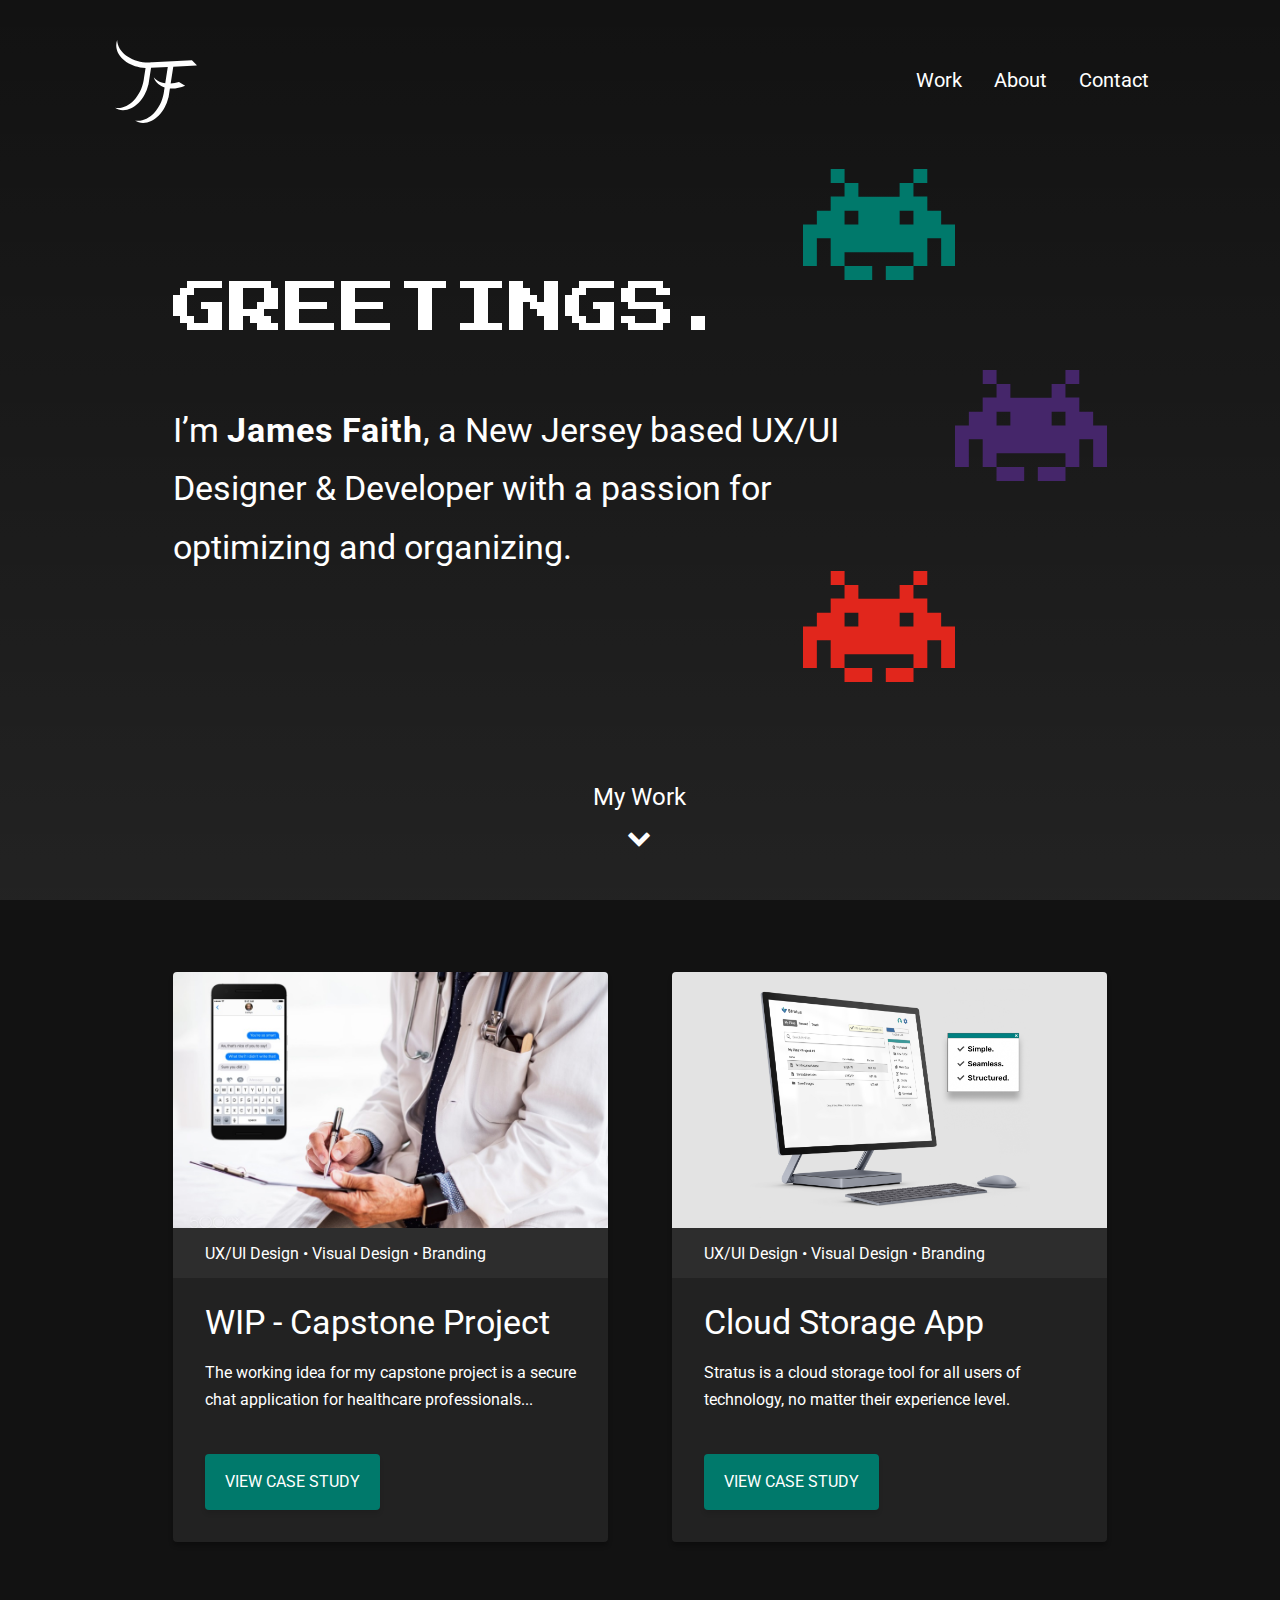
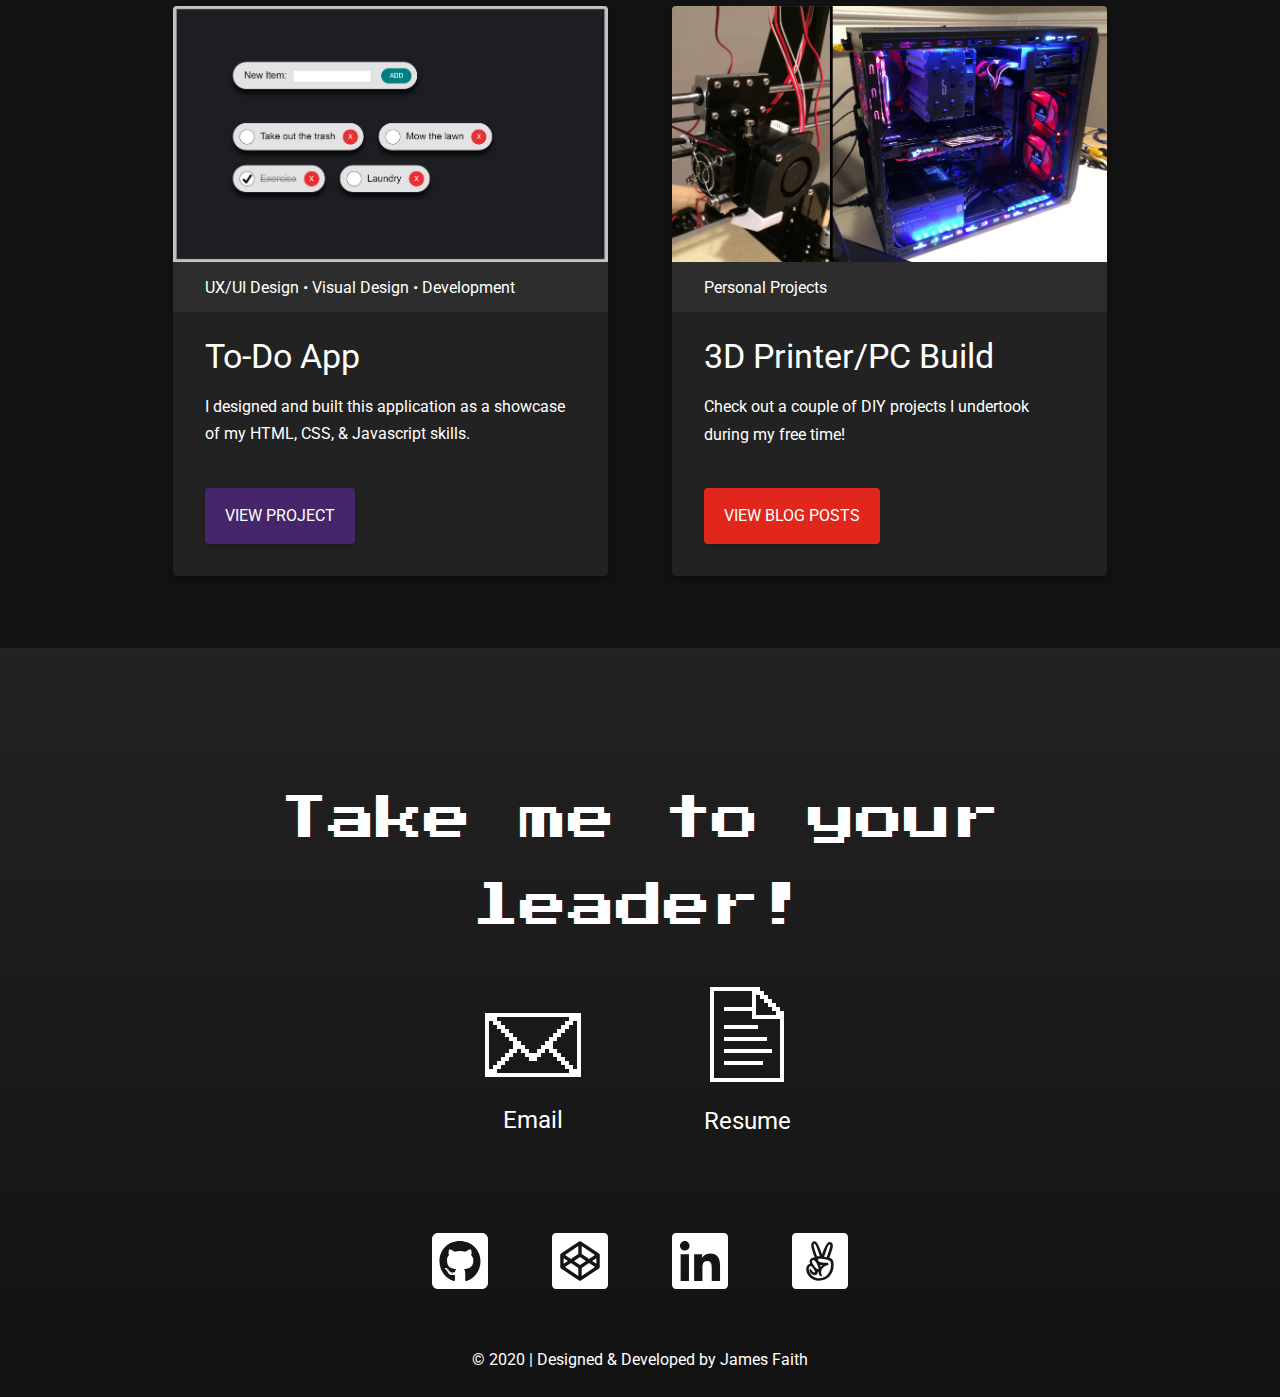
==== commit a20cb90c: "content and layout cleanup" ====
--- a/index.html
+++ b/index.html
@@ -5,6 +5,8 @@
     <meta charset="utf-8">
     <meta name="viewport" content="width=device-width, initial-scale=1">
     <title>Portfolio | James Faith</title>
+    <meta name="description" content="Greetings. I’m James Faith, a New Jersey based UX/UI Designer & Developer with a passion for optimizing and organizing.">
+    <link rel="shortcut icon" type="image/ico" href="images/favicon.ico">
     <link href="styles/reset.css" rel="stylesheet">
     <link href="styles/typography.css" rel="stylesheet">
     <link href="styles/colors.css" rel="stylesheet">
@@ -60,7 +62,16 @@
         <section id="work" class="work">
           <div class="work-content">
             <div class="project-card">
-              <a href="project-3.html"><img class="project-image" src="images/project-3.png" alt="project-3-image"></a>
+              <a href="project-4.html"><img class="project-image" src="images/project-4.jpg" alt="project-4-image"></a>
+              <div class="project-roles">UX/UI Design • Visual Design • Branding</div>
+              <h3>WIP - Capstone Project</h3>
+              <p class="project-description">The working idea for my capstone project is a secure chat application for healthcare professionals...</p>
+              <div class="project-card-button-wrapper">
+                <a href="project-4.html"><div class="button-style-1">VIEW CASE STUDY</div></a>
+              </div>
+            </div>
+            <div class="project-card">
+              <a href="project-3.html"><img class="project-image" src="images/project-3.jpg" alt="project-3-image"></a>
               <div class="project-roles">UX/UI Design • Visual Design • Branding</div>
               <h3>Cloud Storage App</h3>
               <p class="project-description">Stratus is a cloud storage tool for all users of technology, no matter their experience level.</p>
@@ -69,16 +80,7 @@
               </div>
             </div>
             <div class="project-card">
-              <a href="project-4.html"><img class="project-image" src="images/project-4.png" alt="project-4-image"></a>
-              <div class="project-roles">UX/UI Design • Visual Design • Branding</div>
-              <h3>WIP - Capstone Project</h3>
-              <p class="project-description">The working idea for my capstone project is a secure chat application for healthcare professionals...</p>
-              <div class="project-card-button-wrapper">
-                <a href="project-4.html"><div class="button-style-1">VIEW CASE STUDY</div></a>
-              </div>
-            </div>
-            <div class="project-card">
-              <a href="https://codepen.io/jfaith630/pen/QWbmBLp" target="_blank"><img class="project-image" src="images/project-2.png" alt="project-2-image"></a>
+              <a href="https://codepen.io/jfaith630/pen/QWbmBLp" target="_blank"><img class="project-image" src="images/project-2.jpg" alt="project-2-image"></a>
               <div class="project-roles">UX/UI Design • Visual Design • Development</div>
               <h3>To-Do App</h3>
               <p class="project-description">I designed and built this application as a showcase of my HTML, CSS, & Javascript skills.</p>
@@ -87,7 +89,7 @@
               </div>
             </div>
             <div class="project-card">
-              <a href="https://jamesmfaith.wordpress.com/" target="_blank"><img class="project-image" src="images/project-1.png" alt="project-1-image"></a>
+              <a href="https://jamesmfaith.wordpress.com/" target="_blank"><img class="project-image" src="images/project-1.jpg" alt="project-1-image"></a>
               <div class="project-roles">Personal Projects</div>
               <h3>3D Printer/PC Build</h3>
               <p class="project-description">Check out a couple of DIY projects I undertook during my free time!</p>
@@ -141,6 +143,16 @@
     <script src="scripts/windowresizenavfix.js"></script>
     <script src="scripts/showonclick.js"></script>
 
+    <!-- Global site tag (gtag.js) - Google Analytics -->
+    <script async src="https://www.googletagmanager.com/gtag/js?id=UA-163564075-1"></script>
+    <script>
+      window.dataLayer = window.dataLayer || [];
+      function gtag(){dataLayer.push(arguments);}
+      gtag('js', new Date());
+
+      gtag('config', 'UA-163564075-1');
+    </script>
+
   </body>
 
 </html>
--- a/styles/typography.css
+++ b/styles/typography.css
@@ -130,6 +130,10 @@
   font-weight: bold;
 }
 
+.before, .after {
+  font-weight: bold;
+}
+
 .final-thanks {
   font-size: 2.4rem;
 }
@@ -155,7 +159,7 @@
   }
 
   .overview-list li {
-    font-size: 2rem;
+    font-size: 1.8rem;
   }
 
 }
--- a/styles/images-layout.css
+++ b/styles/images-layout.css
@@ -54,7 +54,7 @@
   height: 5rem;
 }
 
-.stratus-on-devices-1 {
+.stratus-desktop-1 {
   max-height: 40rem;
 }
 
@@ -142,7 +142,7 @@
   width: 13rem;
 }
 
-.stratus-on-devices-2 {
+.stratus-desktop-2 {
   max-height: 63.9rem;
 }
 
@@ -224,15 +224,15 @@
   }
 
   .stratus-humaaans {
-    height: 28rem;
-  }
-
-  .stratus-on-devices-1 {
+    height: 26rem;
+  }
+
+  .stratus-desktop-1 {
     max-height: 50rem;
   }
 
-  .stratus-simple-structured-seamless {
-    max-height: 31.5rem;
+  .stratus-mobile {
+    max-height: 40rem;
   }
 
   .comp-analy-logo-1, .comp-analy-logo-2, .comp-analy-logo-3 {
--- a/styles/header-footer-contact-home-about.css
+++ b/styles/header-footer-contact-home-about.css
@@ -23,7 +23,7 @@
 /*---HEADER---------------------*/
 
 header {
-  padding: 5.4rem 0 4rem;
+  padding: 2.4rem 0;
   position: absolute;
   top: 0;
   width: 100%;
@@ -202,7 +202,7 @@
   margin-right: -1.1rem;
   position: fixed;
   right: 6.4%;
-  top: 5.2rem;
+  top: 2.2rem;
   width: 6rem;
   z-index: 2;
 }
--- a/styles/case-study-mobile.css
+++ b/styles/case-study-mobile.css
@@ -18,8 +18,8 @@
 }
 
 hr {
-   border: 0 none;
-   height: 0.2rem;
+  border: 0 none;
+  height: 0.2rem;
 }
 
 .section-title {
@@ -98,13 +98,22 @@
   margin: -1.3rem 0;
 }
 
-.body-copy-list {
+.body-copy-list, .ordered-body-copy-list {
   list-style: initial;
   margin-left: 1.6em;
 }
 
-.body-copy-list li {
+.ordered-body-copy-list {
+  list-style-type: upper-alpha;
+}
+
+.body-copy-list li, .ordered-body-copy-list li {
   margin: 0.8rem 0;
+}
+
+.ordered-body-copy-list li {
+  margin-left: 0.4rem;
+  padding-left: 0.8rem;
 }
 
 /*---BUTTONS--------*/
@@ -118,7 +127,7 @@
 .button-wrapper {
   box-shadow: 0 0.4rem 0.4rem rgba(0, 0, 0, 0.25);
   display: inline-block;
-  margin: 1.6rem auto 4.8rem;
+  margin: 0.8rem auto 4rem;
   overflow: hidden;
 }
 
@@ -129,7 +138,7 @@
 }
 
 .case-study-hero-content {
-  margin-top: 21.6rem;
+  margin-top: 20rem;
   text-align: center;
 }
 
@@ -146,16 +155,16 @@
   align-items: center;
   display: flex;
   justify-content: space-between;
-  margin: 4rem auto 1.6rem;
+  margin: 4rem auto 2.4rem;
   min-width: 30rem;
   width: 85%;
 }
 
-.stratus-on-devices-1 {
+.stratus-desktop-1 {
   margin-top: 0.8rem;
 }
 
-.stratus-humaaans, .stratus-simple-structured-seamless {
+.stratus-humaaans, .stratus-mobile {
   display: none;
 }
 
@@ -183,8 +192,8 @@
 /*---OVERVIEW------*/
 
 .roles-deliverables-tools {
-  height: 65rem;
-  margin: 4rem auto 3.2rem;
+  height: 82.5rem;
+  margin: 4rem auto 0rem;
   position: relative;
   width: 30rem;
 }
@@ -198,17 +207,17 @@
 }
 
 .role {
-  left: 1%;
+  left: 0;
 }
 
 .tools {
   border-left: 0.1rem solid #878787;
-  right: 1%;
+  right: 0;
 }
 
 .deliverables {
   border-bottom: 0.1rem solid #878787;
-  height: 32rem;
+  height: 49rem;
   left: 50%;
   margin-left: -15rem;
   position: absolute;
@@ -236,7 +245,7 @@
 }
 
 .role-icon {
-  padding: 0.3rem 0;
+  padding: 0.2rem 0;
 }
 
 .role h4, .deliverables h4, .tools h4 {
@@ -257,49 +266,43 @@
   width: 5.9rem;
 }
 
+.role .overview-list, .deliverables .overview-list, .tools .overview-list {
+  margin: 1.6rem auto 0;
+}
+
 .role .overview-list, .tools .overview-list {
-  margin: 1.6rem auto 0;
-}
-
-.role .overview-list {
+  text-align: center;
   width: 9rem;
 }
 
 .deliverables .overview-list {
-  margin: 1rem auto 0;
-  position: relative;
-}
-
-.tools .overview-list {
-  width: 9rem;
+  text-align: center;
+  width: 16rem;
 }
 
 .overview-list li {
   margin: 1.2rem 0;
 }
 
-.list-pt-1 {
-  left: 1.7rem;
-  position: absolute;
-  top: 0rem;
-}
-
-.list-pt-2 {
-  position: absolute;
-  right: 2.2rem;
-  text-align: right;
-  top: 0;
-}
-
-.solution {
-  padding-bottom: 4rem;
+.problem, .solution {
+  margin: 0.8rem auto 0;
+  padding-bottom: 4.5rem;
+  width: 30rem;
+}
+
+.problem {
+  border-bottom: 0.1rem solid #878787;
+}
+
+.problem h4, .solution h4 {
+  padding-left: 0;
 }
 
 /*---USER-SURVEY---*/
 
 .chartjs-wrapper-1, .chartjs-wrapper-2 {
   border-radius: 0.4rem;
-  margin: 2rem auto 4rem;
+  margin: 4rem auto 0;
   height: 45rem;
   padding: 2rem 5% 19rem;
   width: 85%;
@@ -307,7 +310,7 @@
 
 .chartjs-wrapper-2 {
   height: 35rem;
-  padding: 2rem 5% 15rem;
+  padding: 2rem 5% 15.5rem;
 }
 
 .chartjs-wrapper-1 h5, .chartjs-wrapper-2 h5 {
@@ -318,15 +321,17 @@
 }
 
 .user-survey-stat-container {
-  margin-bottom: 4.8rem;
+  border-radius: 0.4rem;
+  margin: 0 auto 4.8rem;
   overflow: auto;
   padding: 5.6rem 0;
+  width: 80.5%;
 }
 
 .user-survey-stat {
   margin: 0 auto;
-  max-width: 54rem;
-  width: 85%;
+  max-width: 50rem;
+  padding: 0 3.2rem;
 }
 
 /*---COMP-ANALY----*/
@@ -458,6 +463,7 @@
 
 .user-stories-flows .img-container {
   display: none;
+  margin-bottom: 1.6rem;
 }
 
 .basic-file-management-operations-user-flow, .sharing-links-user-flow {
@@ -466,14 +472,12 @@
   margin-bottom: 1rem;
 }
 
-.user-stories-flows-buttons {
-  margin: 0 auto;
-  max-width: 85%;
-  padding: 1.6rem 0 3.2rem;
+.user-stories-flows .flex-content {
+  margin-bottom: 0;
 }
 
 .user-stories-flows .button-wrapper {
-  margin: 0 2rem 1.6rem;
+  margin-top: 4rem;
 }
 
 /*---WIREFRAMES----*/
@@ -575,14 +579,14 @@
 }
 
 .highfi-mockups-img-overlay-1 {
-  height: 43rem;
+  height: 45rem;
   margin: 0 auto;
   position: relative;
   width: 29rem;
 }
 
 .highfi-mockups-img-overlay-2 {
-  height: 24rem;
+  height: 26rem;
   margin: 0 auto;
   position: relative;
   width: 29rem;
@@ -604,7 +608,7 @@
 .highfi-mockup-1 {
   left: 0.5rem;
   position: absolute;
-  top: 0;
+  top: 2rem;
 }
 
 .highfi-mockup-2 {
@@ -616,21 +620,51 @@
 .highfi-mockup-3, .highfi-mockup-5 {
   left: 0.5rem;
   position: absolute;
-  top: 0;
+  top: 2rem;
 }
 
 .highfi-mockup-4, .highfi-mockup-6 {
   position: absolute;
   right: 0.5rem;
-  top: 0;
+  top: 2rem;
 }
 
 .down-arrow, .right-arrow {
   left: 50%;
   margin: -2rem 0 0 -2rem;
   position: absolute;
-  top: 50%;
+  top: 52%;
   z-index: 1;
+}
+
+.before, .after {
+  position: absolute;
+  z-index: 1;
+}
+
+.highfi-mockups-img-overlay-1 .before {
+  left: 2%;
+}
+
+.highfi-mockups-img-overlay-1 .after {
+  top: 49.8%;
+  left: 2%;
+}
+
+.highfi-mockups-img-overlay-2 .before {
+  left: 2%;
+}
+
+.highfi-mockups-img-overlay-2 .after {
+  left: 53%;
+}
+
+.highfi-mockups-img-overlay-3 .before {
+  left: 2%;
+}
+
+.highfi-mockups-img-overlay-3 .after {
+  left: 54%;
 }
 
 /*---PREFERENCE-TESTING---*/
@@ -675,21 +709,21 @@
 }
 
 .usability-test-img-overlay-1 {
-  height: 43rem;
+  height: 45.2rem;
   margin: 0 auto;
   position: relative;
   width: 28.5rem;
 }
 
 .usability-test-img-overlay-2 {
-  height: 38.8rem;
+  height: 41rem;
   margin: 0 auto;
   position: relative;
   width: 28.5rem;
 }
 
 .usability-test-img-overlay-3 {
-  height: 25rem;
+  height: 27rem;
   margin: 4rem auto 0;
   position: relative;
   width: 28.5rem;
@@ -701,9 +735,9 @@
   box-shadow: 0 0.4rem 0.4rem rgba(0, 0, 0, 0.25);
 }
 
-.usability-testing-results-1, .usability-testing-results-3, .usability-testing-results-6 {
-  position: absolute;
-  top: 0;
+.usability-testing-results-1, .usability-testing-results-3 {
+  position: absolute;
+  top: 2rem;
 }
 
 .usability-testing-results-2, .usability-testing-results-4 {
@@ -713,27 +747,49 @@
 
 .usability-testing-results-5 {
   position: absolute;
-  top: 0;
+  top: 2rem;
 }
 
 .usability-testing-results-6 {
   position: absolute;
   right: 0.5rem;
-  top: 0;
+  top: 2rem;
+}
+
+.usability-test-img-overlay-1 .before {
+  left: 0.5%;
+}
+
+.usability-test-img-overlay-1 .after {
+  left: 0.5%;
+  top: 50%;
+}
+
+.usability-test-img-overlay-2 .before {
+  left: 0.5%;
+}
+
+.usability-test-img-overlay-2 .after {
+  left: 0.5%;
+  top: 49.8%;
+}
+
+.usability-test-img-overlay-3 .before {
+  left: 0.5%;
+}
+
+.usability-test-img-overlay-3 .after {
+  left: 52.5%;
 }
 
 /*---CONCLUSION---*/
 
-.stratus-on-devices-2 {
+.stratus-desktop-2 {
   margin: 0 auto -2rem;
 }
 
-.conclusion .final-product {
-  margin-top: 2rem;
-}
-
 .final-thanks {
-  margin: 4.8rem 0 8.8rem;
+  margin: 2.4rem 0 8.8rem;
 }
 
 .back-to-top-element {
@@ -781,7 +837,7 @@
   /*---OVERVIEW------*/
 
   .roles-deliverables-tools {
-    height: 83.5rem;
+    height: 103.5rem;
     width: 58.8rem;
   }
 
@@ -799,12 +855,12 @@
   }
 
   .deliverables {
-    height: 42rem;
-    margin-left: -27rem;
-    width: 54rem;
-  }
-
-  .role .overview-list, .tools .overview-list {
+    height: 61.5rem;
+    margin-left: -22.7rem;
+    width: 45.4rem;
+  }
+
+  .role .overview-list, .deliverables .overview-list, .tools .overview-list {
     margin-top: 3.2rem;
   }
 
@@ -817,27 +873,23 @@
   }
 
   .deliverables .overview-list {
-    margin-top: 1.1rem;
+    width: 22rem;
   }
 
   .overview-list li {
     margin: 2rem 0;
   }
 
-  .list-pt-1 {
-    left: 7.1rem;
-  }
-
-  .list-pt-2 {
-    right: 8rem;
+  .problem, .solution {
+    margin-top: 1.6rem;
+    width: 45.4rem;
   }
 
   /*---USER-SURVEY---*/
 
   .chartjs-wrapper-1, .chartjs-wrapper-2 {
     max-width: 54rem;
-    padding-bottom: 14rem;
-    width: auto;
+    padding-bottom: 16rem;
   }
 
   .chartjs-wrapper-2 {
@@ -847,6 +899,10 @@
   .chartjs-wrapper-1 h5, .chartjs-wrapper-2 h5 {
     max-width: 50rem;
     text-align: center;
+  }
+
+  .user-survey-stat-container {
+    max-width: 61rem;
   }
 
   /*---COMP-ANALY----*/
@@ -908,12 +964,8 @@
 
   /*---CONCLUSION---*/
 
-  .stratus-on-devices-2 {
-    margin: 0 auto -6rem;
-  }
-
-  .conclusion .final-product {
-    margin-top: 4rem;
-  }
-
-}
+  .stratus-desktop-2 {
+    margin: 0 auto;
+  }
+
+}
--- a/styles/case-study-desktop.css
+++ b/styles/case-study-desktop.css
@@ -7,6 +7,8 @@
   /*---SECTIONS-------*/
 
   .section-break {
+    margin-top: 13.6rem;
+    padding-bottom: 3.2rem;
     width: 75%;
   }
 
@@ -32,7 +34,17 @@
     padding: 0 2rem;
   }
 
+  /*---BUTTONS--------*/
+
+  .button-wrapper {
+    margin: 1.6rem auto 6.4rem;
+  }
+
   /*---CASE-STUDY-"HERO"---*/
+
+  .case-study-hero-content {
+    margin-top: 28.2rem;
+  }
 
   .case-study-intro {
     width: 62.5rem;
@@ -44,17 +56,16 @@
 
   .stratus-humaaans {
     display: block;
-    padding-top: 1.6rem;
-  }
-
-  .stratus-on-devices-1 {
-    margin-top: 0;
-  }
-
-  .stratus-simple-structured-seamless {
-    box-shadow: 0 0.4rem 0.4rem rgba(0, 0, 0, 0.25);
+    padding-top: 3.2rem;
+  }
+
+  .stratus-desktop-1 {
+    margin: 0 2rem 0;
+  }
+
+  .stratus-mobile {
     display: block;
-    margin: 0 0 3.2rem 1.6rem;
+    margin: 0 0 -12rem 4rem;
   }
 
   .case-study-hero-content p {
@@ -62,16 +73,32 @@
     width: 62.5rem;
   }
 
+  /*---OVERVIEW------*/
+
+  .roles-deliverables-tools {
+    height: 105.5rem;
+  }
+
+  .deliverables {
+    height: 63.5rem;
+  }
+
   /*---USER SURVEY---*/
 
   .chartjs-wrapper-1, .chartjs-wrapper-2 {
+    margin: 4rem 2rem 0;
+  }
+
+  .chartjs-wrapper-1 {
+    padding-bottom: 23rem;
+  }
+
+  .chartjs-wrapper-2 {
     padding-bottom: 18rem;
   }
 
   .user-survey-stat {
-    max-width: none;
     text-align: left;
-    width: 60rem;
   }
 
   /*---COMP-ANALY----*/
@@ -130,7 +157,7 @@
   table {
     border-collapse: collapse;
     box-shadow: 0 0.4rem 0.4rem rgba(0, 0, 0, 0.25);
-    margin: 0 auto 1.6rem;
+    margin: 0 auto;
   }
 
   .first-column, .first-column-title {
@@ -150,8 +177,8 @@
     padding: 0.8rem 2rem;
   }
 
-  .user-stories-flows .button-wrapper {
-    margin: 0 2rem 4.8rem;
+  .user-stories-flows .flex-content {
+    margin-bottom: 4rem;
   }
 
   /*---WIREFRAMES----*/
@@ -228,12 +255,12 @@
   /*---HIGHFI-MOCKUPS---*/
 
   .highfi-mockups-img-overlay-1 {
-    height: 90.3rem;
+    height: 93.5rem;
     width: 61.6rem;
   }
 
   .highfi-mockups-img-overlay-2 {
-    height: 36.9rem;
+    height: 39.4rem;
     width: 44.2rem;
   }
 
@@ -242,6 +269,18 @@
     width: 44.2rem;
   }
 
+  .highfi-mockup-1, .highfi-mockup-2 {
+    left: 0;
+  }
+
+  .highfi-mockup-1 {
+    top: 2.5rem;
+  }
+
+  .highfi-mockup-3, .highfi-mockup-4, .highfi-mockup-5, .highfi-mockup-6 {
+    top: 2.5rem;
+  }
+
   .highfi-mockup-3, .highfi-mockup-5 {
     left: 0;
   }
@@ -252,6 +291,35 @@
 
   .down-arrow, .right-arrow {
     margin: -2.5rem 0 0 -2.5rem;
+  }
+
+  .down-arrow {
+    top: 51%;
+  }
+
+  .highfi-mockups-img-overlay-1 .before {
+    left: 0;
+  }
+
+  .highfi-mockups-img-overlay-1 .after {
+    top: 50.5%;
+    left: 0.25%;
+  }
+
+  .highfi-mockups-img-overlay-2 .before {
+    left: 0;
+  }
+
+  .highfi-mockups-img-overlay-2 .after {
+    left: 53%;
+  }
+
+  .highfi-mockups-img-overlay-3 .before {
+    left: 0;
+  }
+
+  .highfi-mockups-img-overlay-3 .after {
+    left: 53.5%;
   }
 
   /*---PREFERENCE-TESTING---*/
@@ -281,28 +349,44 @@
   }
 
   .usability-test-img-overlay-1 {
-    height: 102.1rem;
+    height: 105.1rem;
     width: 69.5rem;
   }
 
   .usability-test-img-overlay-2 {
-    height: 56rem;
+    height: 58.5rem;
     width: 42.4rem;
   }
 
   .usability-test-img-overlay-3 {
-    height: 36rem;
+    height: 38.5rem;
     width: 42.4rem;
   }
 
+  .usability-testing-results-1, .usability-testing-results-3 {
+    top: 2.5rem;
+  }
+
+  .usability-testing-results-5, .usability-testing-results-6 {
+    top: 2.5rem;
+  }
+
   .usability-testing-results-5 {
     left: 0;
   }
 
+  .usability-test-img-overlay-1 .after {
+    top: 50.2%;
+  }
+
+  .usability-test-img-overlay-2 .after {
+    top: 50%;
+  }
+
   /*---CONCLUSION---*/
 
   .final-thanks {
-    margin: 7.2rem 0 14.4rem;
+    margin: 5.6rem 0 16rem;
   }
 
   .back-to-top-element {
@@ -345,12 +429,42 @@
     right: 0;
   }
 
+  .role .overview-list, .tools .overview-list {
+    text-align: left;
+  }
+
+  .list-pt-1, .list-pt-2 {
+    margin-top: -2.1rem;
+    position: absolute;
+    text-align: left;
+  }
+
   .list-pt-1 {
-    left: 9.5rem;
+    left: 7.8rem;
   }
 
   .list-pt-2 {
-    right: 9.4rem;
+    right: 7.4rem;
+  }
+
+  .problem-solution {
+    height: 28.8rem;
+    margin: 2.4rem auto 0;
+    position: relative;
+    width: 104rem;
+  }
+
+  .problem {
+    border-bottom: none;
+    border-right: 0.1rem solid #878787;
+    padding-right: 4rem;
+    position: absolute;
+    left: 2.5rem;
+  }
+
+  .solution {
+    position: absolute;
+    right: 2rem;
   }
 
 }
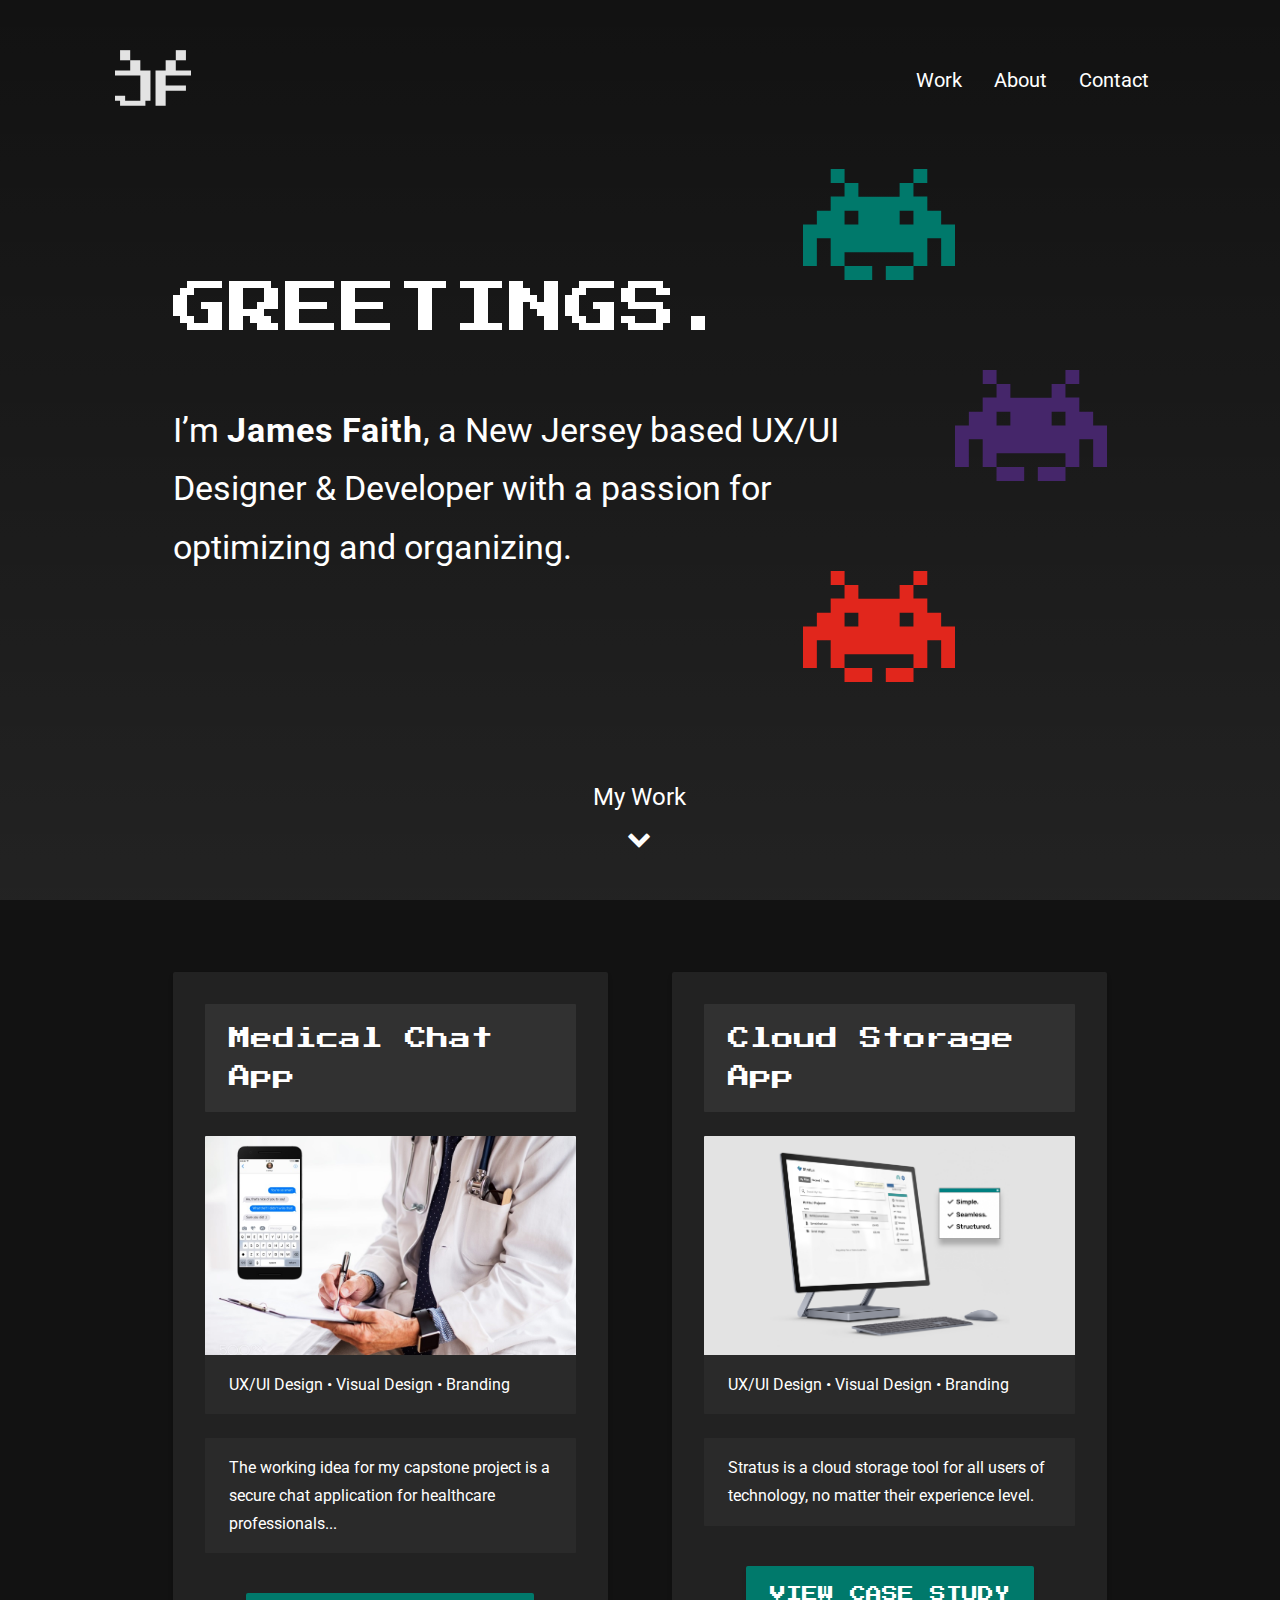
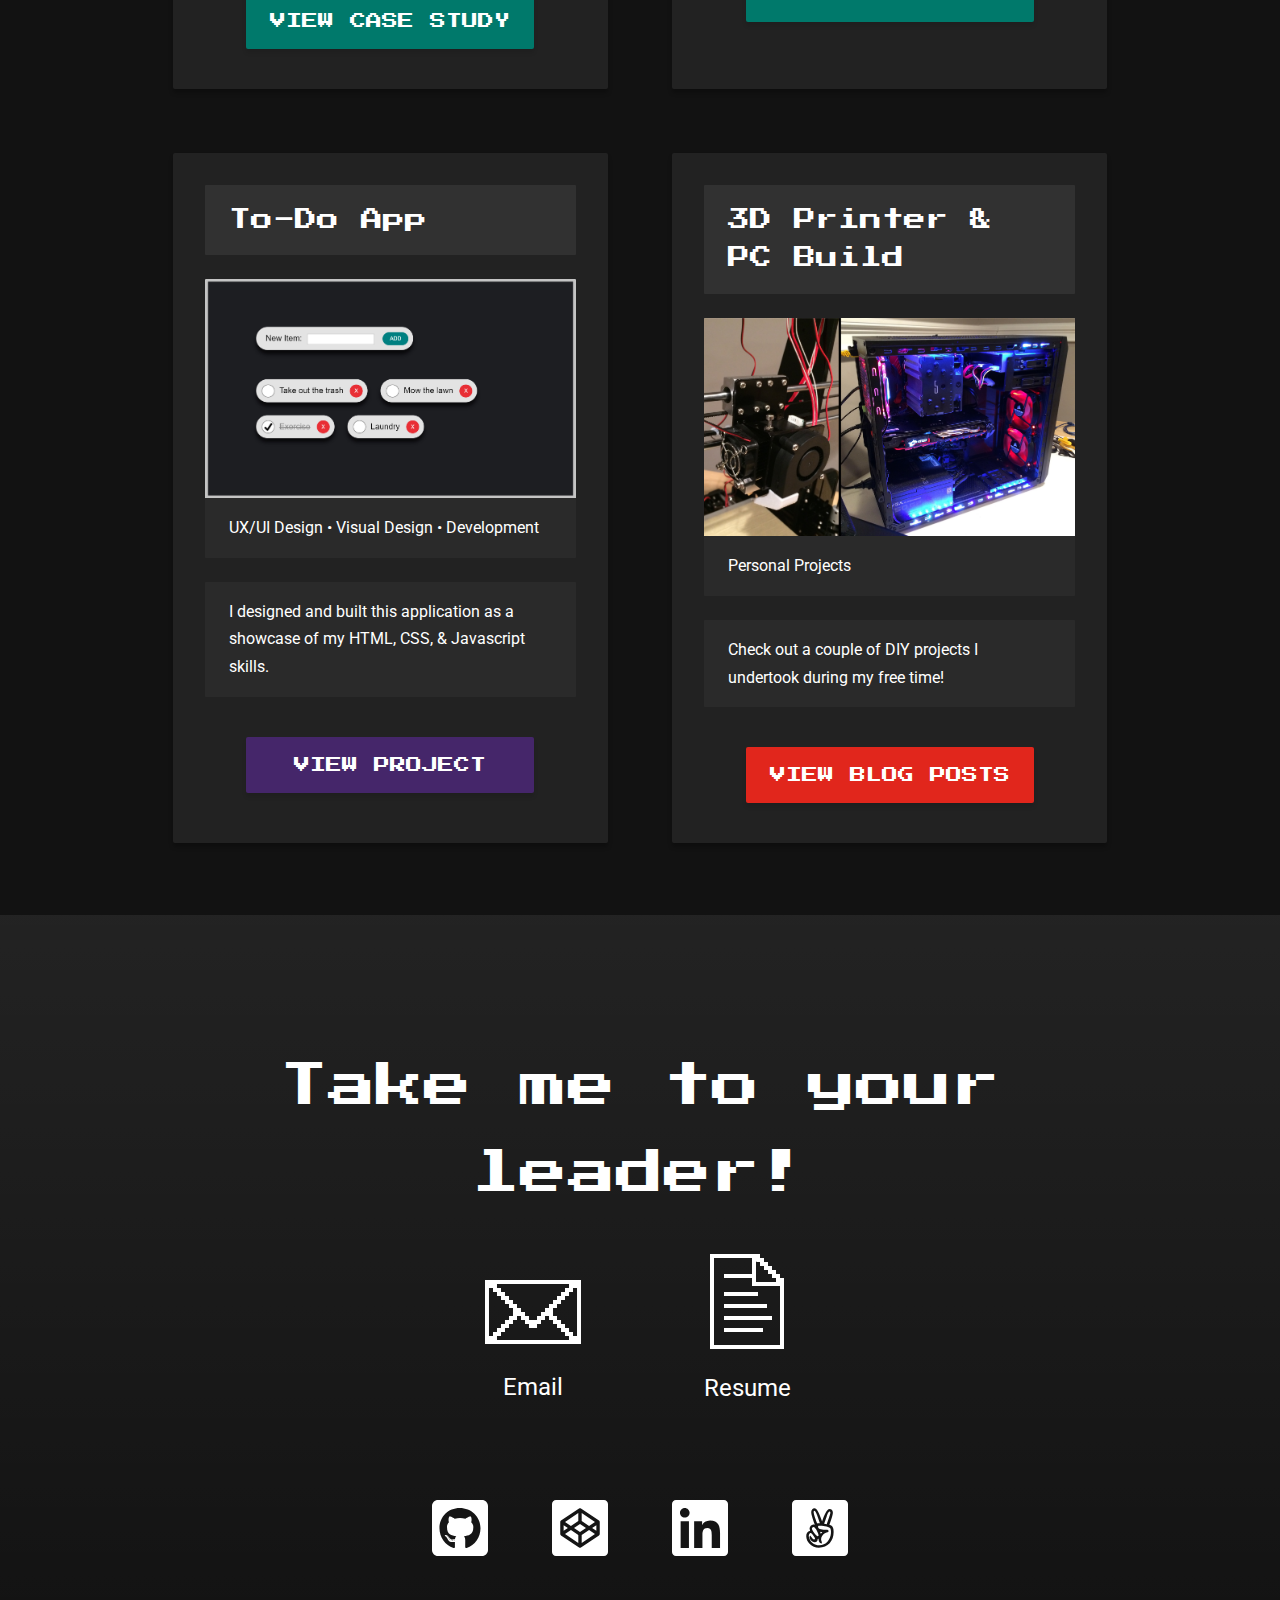
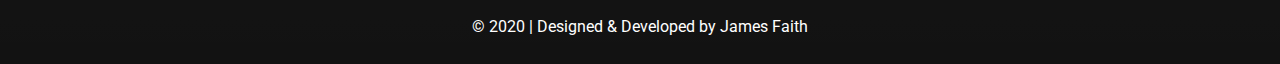
==== commit 920ca0ca: "personal logo, project cards, buttons, rdt icons, section headings, user flows" ====
--- a/index.html
+++ b/index.html
@@ -50,8 +50,8 @@
             <img class="eight-bit-alien-3" src="images/8-bit-alien-3.svg" alt="8-bit-alien">
           </div>
           <a class="my-work-element" href="#work">
-            <p class="label">My Work</p>
-            <p class="label"><i class="fa fa-chevron-down"></i></p>
+            <div class="label">My Work</div>
+            <div class="label"><i class="fa fa-chevron-down"></i></div>
           </a>
         </section>
 
@@ -62,40 +62,48 @@
         <section id="work" class="work">
           <div class="work-content">
             <div class="project-card">
-              <a href="project-4.html"><img class="project-image" src="images/project-4.jpg" alt="project-4-image"></a>
-              <div class="project-roles">UX/UI Design • Visual Design • Branding</div>
-              <h3>WIP - Capstone Project</h3>
-              <p class="project-description">The working idea for my capstone project is a secure chat application for healthcare professionals...</p>
-              <div class="project-card-button-wrapper">
-                <a href="project-4.html"><div class="button-style-1">VIEW CASE STUDY</div></a>
-              </div>
+              <a href="project-4.html">
+                <h3>Medical Chat App</h3>
+                <img class="project-image" src="images/project-4.jpg" alt="project-4-image">
+                <div class="project-roles">UX/UI Design • Visual Design • Branding</div>
+                <p class="project-description">The working idea for my capstone project is a secure chat application for healthcare professionals...</p>
+                <div class="project-card-button-wrapper">
+                  <a href="project-4.html"><div class="button-style-1">VIEW CASE STUDY</div></a>
+                </div>
+              </a>
             </div>
             <div class="project-card">
-              <a href="project-3.html"><img class="project-image" src="images/project-3.jpg" alt="project-3-image"></a>
-              <div class="project-roles">UX/UI Design • Visual Design • Branding</div>
-              <h3>Cloud Storage App</h3>
-              <p class="project-description">Stratus is a cloud storage tool for all users of technology, no matter their experience level.</p>
-              <div class="project-card-button-wrapper">
-                <a href="project-3.html"><div class="button-style-1">VIEW CASE STUDY</div></a>
-              </div>
+              <a href="project-3.html">
+                <h3>Cloud Storage App</h3>
+                <img class="project-image" src="images/project-3.jpg" alt="project-3-image">
+                <div class="project-roles">UX/UI Design • Visual Design • Branding</div>
+                <p class="project-description">Stratus is a cloud storage tool for all users of technology, no matter their experience level.</p>
+                <div class="project-card-button-wrapper">
+                  <a href="project-3.html"><div class="button-style-1">VIEW CASE STUDY</div></a>
+                </div>
+              </a>
             </div>
             <div class="project-card">
-              <a href="https://codepen.io/jfaith630/pen/QWbmBLp" target="_blank"><img class="project-image" src="images/project-2.jpg" alt="project-2-image"></a>
-              <div class="project-roles">UX/UI Design • Visual Design • Development</div>
-              <h3>To-Do App</h3>
-              <p class="project-description">I designed and built this application as a showcase of my HTML, CSS, & Javascript skills.</p>
-              <div class="project-card-button-wrapper">
-                <a href="https://codepen.io/jfaith630/pen/QWbmBLp" target="_blank"><div class="button-style-2">VIEW PROJECT</div></a>
-              </div>
+              <a href="https://codepen.io/jfaith630/pen/QWbmBLp" target="_blank">
+                <h3>To-Do App</h3>
+                <img class="project-image" src="images/project-2.jpg" alt="project-2-image">
+                <div class="project-roles">UX/UI Design • Visual Design • Development</div>
+                <p class="project-description">I designed and built this application as a showcase of my HTML, CSS, & Javascript skills.</p>
+                <div class="project-card-button-wrapper">
+                  <a href="https://codepen.io/jfaith630/pen/QWbmBLp" target="_blank"><div class="button-style-2">VIEW PROJECT</div></a>
+                </div>
+              </a>
             </div>
             <div class="project-card">
-              <a href="https://jamesmfaith.wordpress.com/" target="_blank"><img class="project-image" src="images/project-1.jpg" alt="project-1-image"></a>
-              <div class="project-roles">Personal Projects</div>
-              <h3>3D Printer/PC Build</h3>
-              <p class="project-description">Check out a couple of DIY projects I undertook during my free time!</p>
-              <div class="project-card-button-wrapper">
-                <a href="https://jamesmfaith.wordpress.com/" target="_blank"><div class="button-style-3">VIEW BLOG POSTS</div></a>
-              </div>
+              <a href="https://jamesmfaith.wordpress.com/" target="_blank">
+                <h3>3D Printer & PC Build</h3>
+                <img class="project-image" src="images/project-1.jpg" alt="project-1-image">
+                <div class="project-roles">Personal Projects</div>
+                <p class="project-description">Check out a couple of DIY projects I undertook during my free time!</p>
+                <div class="project-card-button-wrapper">
+                  <a href="https://jamesmfaith.wordpress.com/" target="_blank"><div class="button-style-3">VIEW BLOG POSTS</div></a>
+                </div>
+              </a>
             </div>
           </div>
         </section>
@@ -112,14 +120,14 @@
                 <img class="email-1" src="images/email-1.svg" alt="email">
                 <img class="email-2" src="images/email-2.svg" alt="email">
               </div>
-              <h3 class="label">Email</h3>
+              <div class="label">Email</div>
             </a>
             <a class="resume-element" href="https://drive.google.com/file/d/1HleOgw_dALKauXlMi9Ra-KkcdqJr9qnd/view?usp=sharing" target="_blank">
               <div class="resume">
                 <img class="resume-1" src="images/resume-1.svg" alt="resume">
                 <img class="resume-2" src="images/resume-2.svg" alt="resume">
               </div>
-              <h3 class="label">Resume</h3>
+              <div class="label">Resume</div>
             </a>
           </div>
           <div class="social-media">
--- a/styles/typography.css
+++ b/styles/typography.css
@@ -25,8 +25,9 @@
 }
 
 h3 {
-  font-size: 3.4rem;
-  line-height: 120%;
+  font-family: 'Press Start 2P', sans-serif;
+  font-size: 1.8rem;
+  line-height: 173%;;
 }
 
 h4 {
@@ -60,10 +61,11 @@
 
 .label {
   font-size: 2rem;
-}
-
-.button-style-1, .button-style-2, .button-style-3 {
-  font-weight: medium;
+  line-height: 120%;
+}
+
+.button-style-1, .button-style-2, .button-style-3, .button-style-4 {
+  font-family: 'Press Start 2P', sans-serif;
   line-height: 100%;
 }
 
@@ -182,6 +184,12 @@
     line-height: 180%;
   }
 
+  h3 {
+    font-family: 'Press Start 2P', sans-serif;
+    font-size: 2.2rem;
+    line-height: 173%;;
+  }
+
   .nav-link {
     font-size: 2rem;
   }
--- a/styles/colors.css
+++ b/styles/colors.css
@@ -57,6 +57,10 @@
   color: #00B8A2;
 }
 
+.work-content a:hover {
+  color: #FFFFFF;
+}
+
 .back-to-top-element, .back-to-top-element:hover {
   color: #000000;
 }
@@ -73,6 +77,10 @@
   background-color: #E1261C;
 }
 
+.button-style-4 {
+  background-color: #121212;
+}
+
 .project-card-button-wrapper a:hover, .button-wrapper a:hover {
   color: #FFFFFF;
 }
@@ -81,8 +89,12 @@
   background: rgba(255, 255, 255, 0.07);
 }
 
-.project-roles {
-  background: rgba(255, 255, 255, 0.05);
+.project-card h3 {
+  background: rgba(255, 255, 255, 0.07);
+}
+
+ .project-roles, .project-description {
+  background: rgba(255, 255, 255, 0.04);
 }
 
 .eight-bit-highlight {
--- a/styles/images-layout.css
+++ b/styles/images-layout.css
@@ -11,7 +11,7 @@
 /*---HEADER---------------------*/
 
 .logo {
-  height: 5.7rem;
+  height: 3.9rem;
 }
 
 .hamburger-menu-icon {
@@ -194,7 +194,7 @@
   /*---HEADER---------------------*/
 
   .logo {
-    height: 8.3rem;
+    height: 6rem;
   }
 
   /*---CONTACT--------------------*/
--- a/styles/header-footer-contact-home-about.css
+++ b/styles/header-footer-contact-home-about.css
@@ -37,6 +37,7 @@
 
 .logo {
   float: left;
+  padding-top: 0.8rem;
 }
 
 .hamburger-menu, .close-nav-menu {
@@ -58,7 +59,7 @@
 nav {
   display: none;
   height: 100%;
-  margin: -5.4rem 0 -4rem -12.8%;
+  margin: -0.9rem 0 -4rem -12.8%;
   position: fixed;
   width: 112.8%;
   z-index: 5;
@@ -161,6 +162,10 @@
   left: 0;
   position: absolute;
   top: 0;
+}
+
+.contact .label, .case-study-contact .label {
+  padding: 0;
 }
 
 .social-media {
@@ -590,6 +595,7 @@
 
 .label {
   text-align: center;
+  padding: 0.65rem 0 0.65rem;
 }
 
 /*---WORK-----------------------*/
@@ -605,43 +611,51 @@
   grid-template-columns: 1fr;
   margin: 4.8rem auto 6.4rem;
   max-width: 45rem;
+  min-width: 32.25rem;
   width: 85%;
 }
 
 .project-card {
-  border-radius: 0.4rem;
+  border-radius: 0.2rem;
   box-shadow: 0 0.4rem 0.4rem rgba(0, 0, 0, 0.25);
-  padding-bottom: 3.2rem;
+  padding: 1.6rem 1.6rem 3.2rem;
   position: relative;
 }
 
+.project-card h3 {
+  border-radius: 0.1rem;
+  margin-bottom: 2.4rem;
+  padding: 1.6rem 2.4rem;
+}
+
 .project-image {
-  border-radius: 0.4rem 0.4rem 0 0;
+  border-radius: 0.1rem 0.1rem 0 0;
 }
 
 .project-roles {
-  padding: 1.2rem 3.2rem 1rem;
-}
-
-.project-card h3 {
-  margin: 2.4rem 3.2rem 0;
+  border-radius: 0 0 0.1rem 0.1rem;
+  padding: 1.6rem 2.4rem;
 }
 
 .project-description {
-  margin: 1.6rem 3.2rem 9.6rem;
+  border-radius: 0.1rem;
+  margin: 1.6rem 0 3.2rem;
+  padding: 1.6rem 2.4rem;
 }
 
 .project-card-button-wrapper {
-  bottom: 3.2rem;
-  margin-left: 3.2rem;
-  position: absolute;
-}
-
-.button-style-1, .button-style-2, .button-style-3 {
-  border-radius: 0.4rem;
+  text-align: center;
+}
+
+.button-style-1, .button-style-2, .button-style-3, .button-style-4 {
+  border-radius: 0.2rem;
   box-shadow: 0 0.4rem 0.4rem rgba(0, 0, 0, 0.1);
   display: inline-block;
-  padding: 2rem;
+  padding: 2rem 2.4rem;
+}
+
+.project-card .button-style-1, .project-card .button-style-2, .project-card .button-style-3 {
+  width: 24rem;
 }
 
 /*---ABOUT-HERO-----------------*/
@@ -883,6 +897,10 @@
     width: 82%;
   }
 
+  .logo {
+    padding: 0.8rem 0 1.5rem;
+  }
+
   .hamburger-menu, .close-nav-menu {
     display: none;
   }
@@ -1081,8 +1099,12 @@
     grid-template-columns: 1fr 1fr;
     margin: 7.2rem auto;
     max-width: 106.4rem;
-    min-width: 73.7rem;
+    min-width: 77.5rem;
     width: 73%;
+  }
+
+  .project-card {
+    padding: 3.2rem 3.2rem 4rem;
   }
 
   .project-card:hover {
@@ -1139,6 +1161,14 @@
     to{
     transform: translate(-1rem, -1rem);
     }
+  }
+
+  .project-card h3 {
+    margin-bottom: 2.4rem;
+  }
+
+  .project-description {
+    margin: 2.4rem 0 4rem;
   }
 
   /*---ABOUT HERO-----------------*/
--- a/styles/case-study-mobile.css
+++ b/styles/case-study-mobile.css
@@ -71,7 +71,7 @@
 /*---HEADINGS-------*/
 
 .heading-block {
-  border-radius: 0.2rem;
+  border-radius: 0.1rem;
   float: left;
   height: 3.5rem;
   margin-top: 3.2rem;
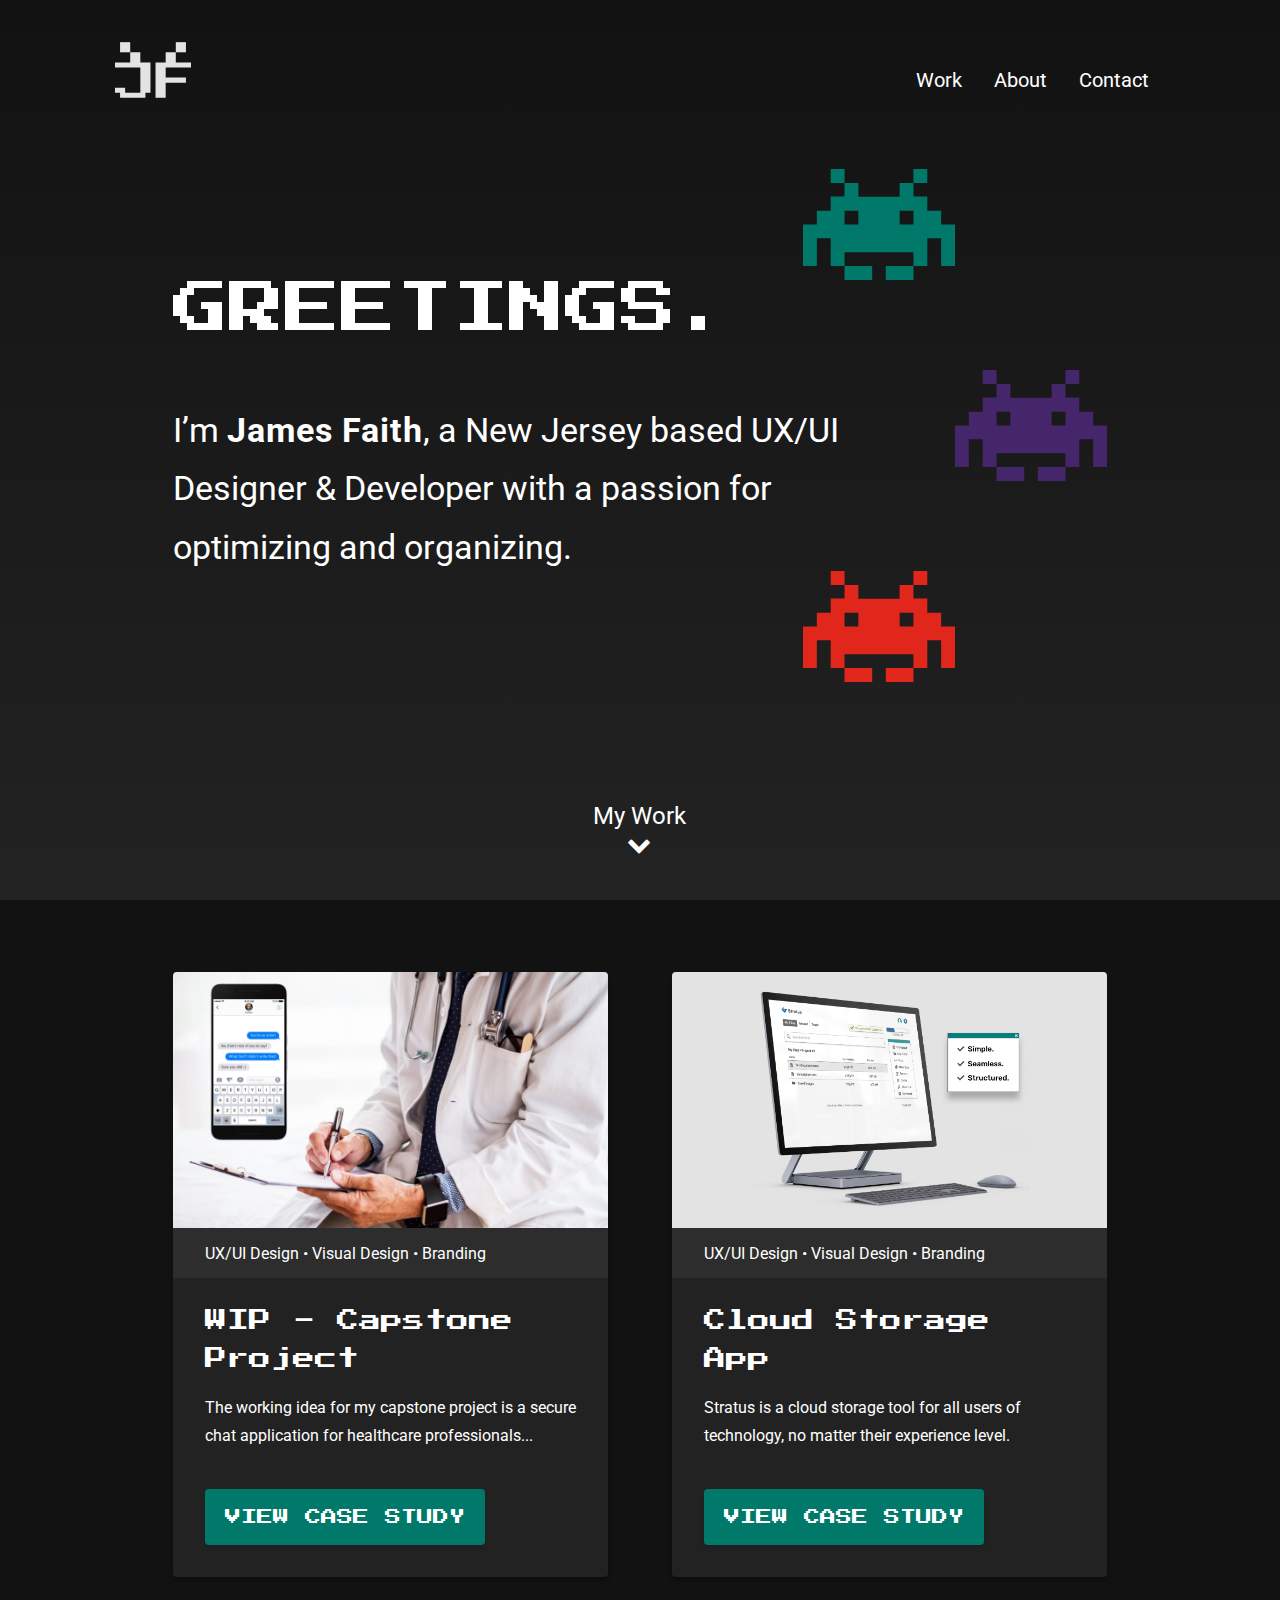
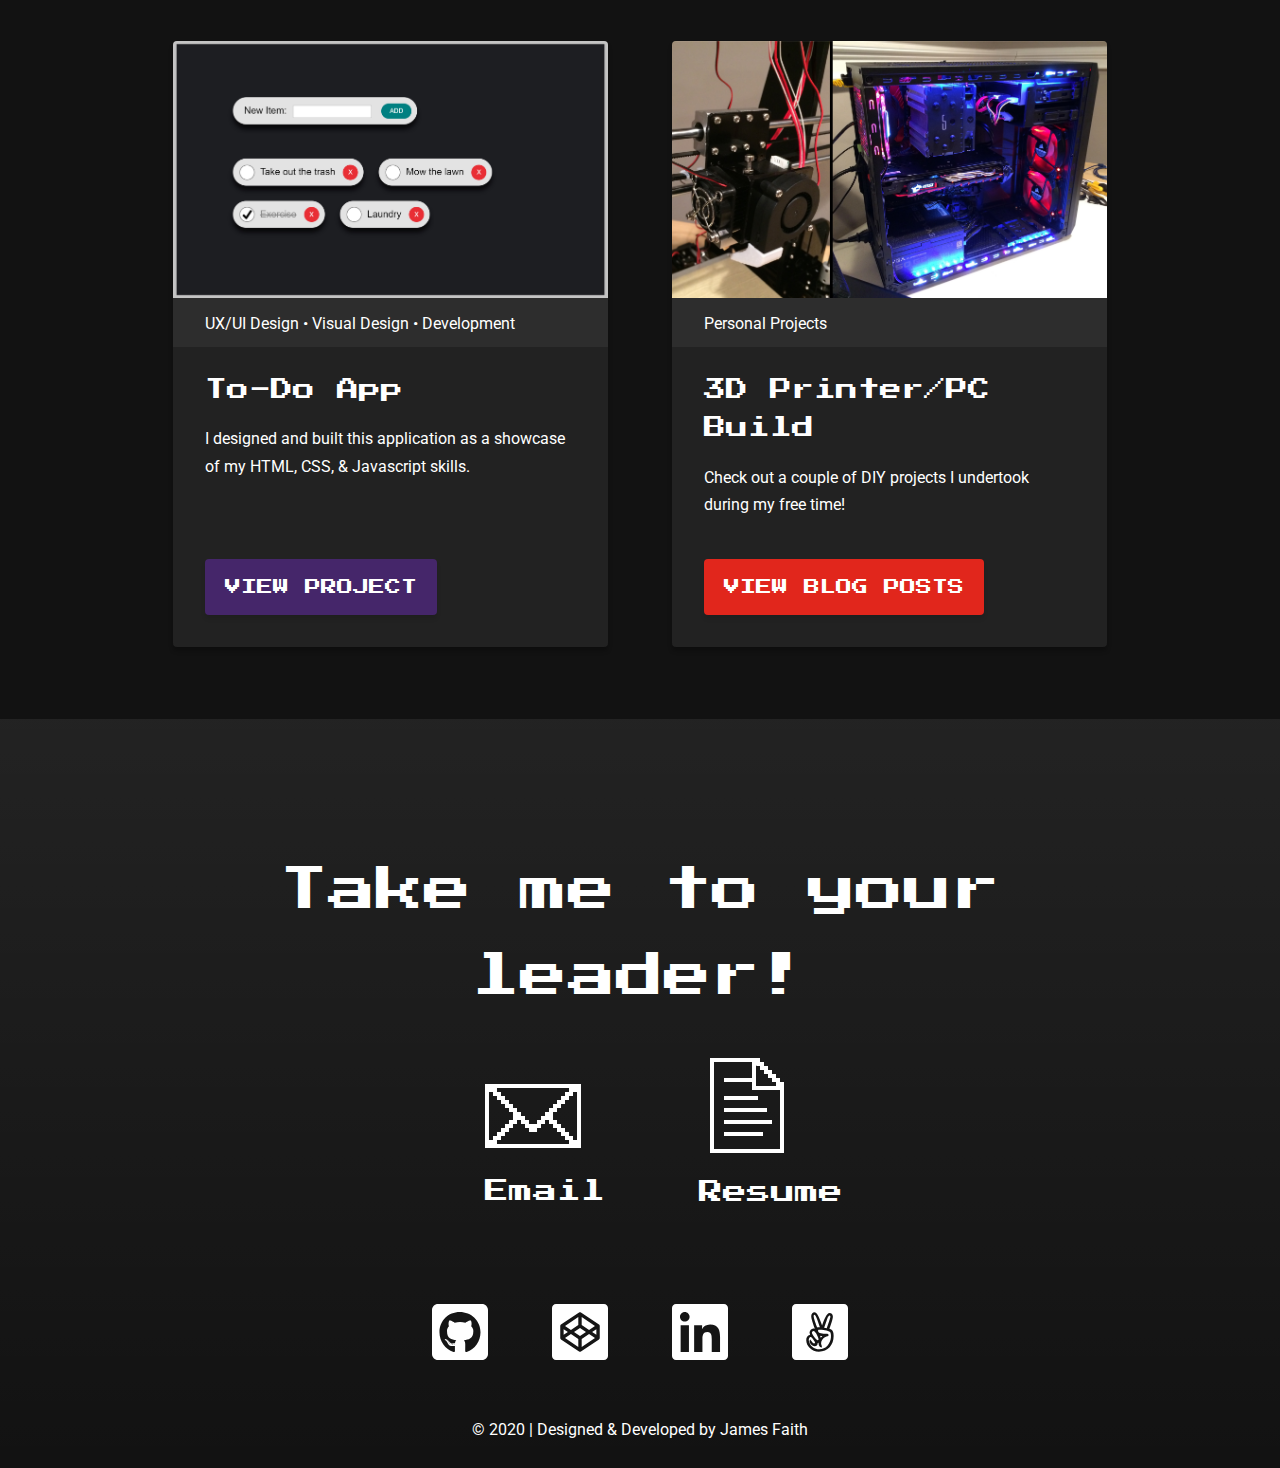
==== commit 47aa9933: "mobile menu fix & whole project card clickable" ====
--- a/index.html
+++ b/index.html
@@ -50,8 +50,8 @@
             <img class="eight-bit-alien-3" src="images/8-bit-alien-3.svg" alt="8-bit-alien">
           </div>
           <a class="my-work-element" href="#work">
-            <div class="label">My Work</div>
-            <div class="label"><i class="fa fa-chevron-down"></i></div>
+            <p class="label">My Work</p>
+            <p class="label"><i class="fa fa-chevron-down"></i></p>
           </a>
         </section>
 
@@ -63,9 +63,9 @@
           <div class="work-content">
             <div class="project-card">
               <a href="project-4.html">
-                <h3>Medical Chat App</h3>
                 <img class="project-image" src="images/project-4.jpg" alt="project-4-image">
                 <div class="project-roles">UX/UI Design • Visual Design • Branding</div>
+                <h3>WIP - Capstone Project</h3>
                 <p class="project-description">The working idea for my capstone project is a secure chat application for healthcare professionals...</p>
                 <div class="project-card-button-wrapper">
                   <a href="project-4.html"><div class="button-style-1">VIEW CASE STUDY</div></a>
@@ -74,9 +74,9 @@
             </div>
             <div class="project-card">
               <a href="project-3.html">
-                <h3>Cloud Storage App</h3>
                 <img class="project-image" src="images/project-3.jpg" alt="project-3-image">
                 <div class="project-roles">UX/UI Design • Visual Design • Branding</div>
+                <h3>Cloud Storage App</h3>
                 <p class="project-description">Stratus is a cloud storage tool for all users of technology, no matter their experience level.</p>
                 <div class="project-card-button-wrapper">
                   <a href="project-3.html"><div class="button-style-1">VIEW CASE STUDY</div></a>
@@ -85,9 +85,9 @@
             </div>
             <div class="project-card">
               <a href="https://codepen.io/jfaith630/pen/QWbmBLp" target="_blank">
-                <h3>To-Do App</h3>
                 <img class="project-image" src="images/project-2.jpg" alt="project-2-image">
                 <div class="project-roles">UX/UI Design • Visual Design • Development</div>
+                <h3>To-Do App</h3>
                 <p class="project-description">I designed and built this application as a showcase of my HTML, CSS, & Javascript skills.</p>
                 <div class="project-card-button-wrapper">
                   <a href="https://codepen.io/jfaith630/pen/QWbmBLp" target="_blank"><div class="button-style-2">VIEW PROJECT</div></a>
@@ -96,9 +96,9 @@
             </div>
             <div class="project-card">
               <a href="https://jamesmfaith.wordpress.com/" target="_blank">
-                <h3>3D Printer & PC Build</h3>
                 <img class="project-image" src="images/project-1.jpg" alt="project-1-image">
                 <div class="project-roles">Personal Projects</div>
+                <h3>3D Printer/PC Build</h3>
                 <p class="project-description">Check out a couple of DIY projects I undertook during my free time!</p>
                 <div class="project-card-button-wrapper">
                   <a href="https://jamesmfaith.wordpress.com/" target="_blank"><div class="button-style-3">VIEW BLOG POSTS</div></a>
@@ -120,14 +120,14 @@
                 <img class="email-1" src="images/email-1.svg" alt="email">
                 <img class="email-2" src="images/email-2.svg" alt="email">
               </div>
-              <div class="label">Email</div>
+              <h3 class="label">Email</h3>
             </a>
             <a class="resume-element" href="https://drive.google.com/file/d/1HleOgw_dALKauXlMi9Ra-KkcdqJr9qnd/view?usp=sharing" target="_blank">
               <div class="resume">
                 <img class="resume-1" src="images/resume-1.svg" alt="resume">
                 <img class="resume-2" src="images/resume-2.svg" alt="resume">
               </div>
-              <div class="label">Resume</div>
+              <h3 class="label">Resume</h3>
             </a>
           </div>
           <div class="social-media">
--- a/styles/colors.css
+++ b/styles/colors.css
@@ -77,10 +77,6 @@
   background-color: #E1261C;
 }
 
-.button-style-4 {
-  background-color: #121212;
-}
-
 .project-card-button-wrapper a:hover, .button-wrapper a:hover {
   color: #FFFFFF;
 }
@@ -89,12 +85,8 @@
   background: rgba(255, 255, 255, 0.07);
 }
 
-.project-card h3 {
-  background: rgba(255, 255, 255, 0.07);
-}
-
- .project-roles, .project-description {
-  background: rgba(255, 255, 255, 0.04);
+.project-roles {
+  background: rgba(255, 255, 255, 0.05);
 }
 
 .eight-bit-highlight {
--- a/styles/header-footer-contact-home-about.css
+++ b/styles/header-footer-contact-home-about.css
@@ -37,7 +37,6 @@
 
 .logo {
   float: left;
-  padding-top: 0.8rem;
 }
 
 .hamburger-menu, .close-nav-menu {
@@ -162,10 +161,6 @@
   left: 0;
   position: absolute;
   top: 0;
-}
-
-.contact .label, .case-study-contact .label {
-  padding: 0;
 }
 
 .social-media {
@@ -595,7 +590,6 @@
 
 .label {
   text-align: center;
-  padding: 0.65rem 0 0.65rem;
 }
 
 /*---WORK-----------------------*/
@@ -611,51 +605,43 @@
   grid-template-columns: 1fr;
   margin: 4.8rem auto 6.4rem;
   max-width: 45rem;
-  min-width: 32.25rem;
   width: 85%;
 }
 
 .project-card {
-  border-radius: 0.2rem;
+  border-radius: 0.4rem;
   box-shadow: 0 0.4rem 0.4rem rgba(0, 0, 0, 0.25);
-  padding: 1.6rem 1.6rem 3.2rem;
+  padding-bottom: 3.2rem;
   position: relative;
 }
 
+.project-image {
+  border-radius: 0.4rem 0.4rem 0 0;
+}
+
+.project-roles {
+  padding: 1.2rem 3.2rem 1rem;
+}
+
 .project-card h3 {
-  border-radius: 0.1rem;
-  margin-bottom: 2.4rem;
-  padding: 1.6rem 2.4rem;
-}
-
-.project-image {
-  border-radius: 0.1rem 0.1rem 0 0;
-}
-
-.project-roles {
-  border-radius: 0 0 0.1rem 0.1rem;
-  padding: 1.6rem 2.4rem;
+  margin: 2.4rem 3.2rem 0;
 }
 
 .project-description {
-  border-radius: 0.1rem;
-  margin: 1.6rem 0 3.2rem;
-  padding: 1.6rem 2.4rem;
+  margin: 1.6rem 3.2rem 9.6rem;
 }
 
 .project-card-button-wrapper {
-  text-align: center;
-}
-
-.button-style-1, .button-style-2, .button-style-3, .button-style-4 {
-  border-radius: 0.2rem;
+  bottom: 3.2rem;
+  margin-left: 3.2rem;
+  position: absolute;
+}
+
+.button-style-1, .button-style-2, .button-style-3 {
+  border-radius: 0.4rem;
   box-shadow: 0 0.4rem 0.4rem rgba(0, 0, 0, 0.1);
   display: inline-block;
-  padding: 2rem 2.4rem;
-}
-
-.project-card .button-style-1, .project-card .button-style-2, .project-card .button-style-3 {
-  width: 24rem;
+  padding: 2rem;
 }
 
 /*---ABOUT-HERO-----------------*/
@@ -897,10 +883,6 @@
     width: 82%;
   }
 
-  .logo {
-    padding: 0.8rem 0 1.5rem;
-  }
-
   .hamburger-menu, .close-nav-menu {
     display: none;
   }
@@ -1099,12 +1081,8 @@
     grid-template-columns: 1fr 1fr;
     margin: 7.2rem auto;
     max-width: 106.4rem;
-    min-width: 77.5rem;
+    min-width: 73.7rem;
     width: 73%;
-  }
-
-  .project-card {
-    padding: 3.2rem 3.2rem 4rem;
   }
 
   .project-card:hover {
@@ -1161,14 +1139,6 @@
     to{
     transform: translate(-1rem, -1rem);
     }
-  }
-
-  .project-card h3 {
-    margin-bottom: 2.4rem;
-  }
-
-  .project-description {
-    margin: 2.4rem 0 4rem;
   }
 
   /*---ABOUT HERO-----------------*/
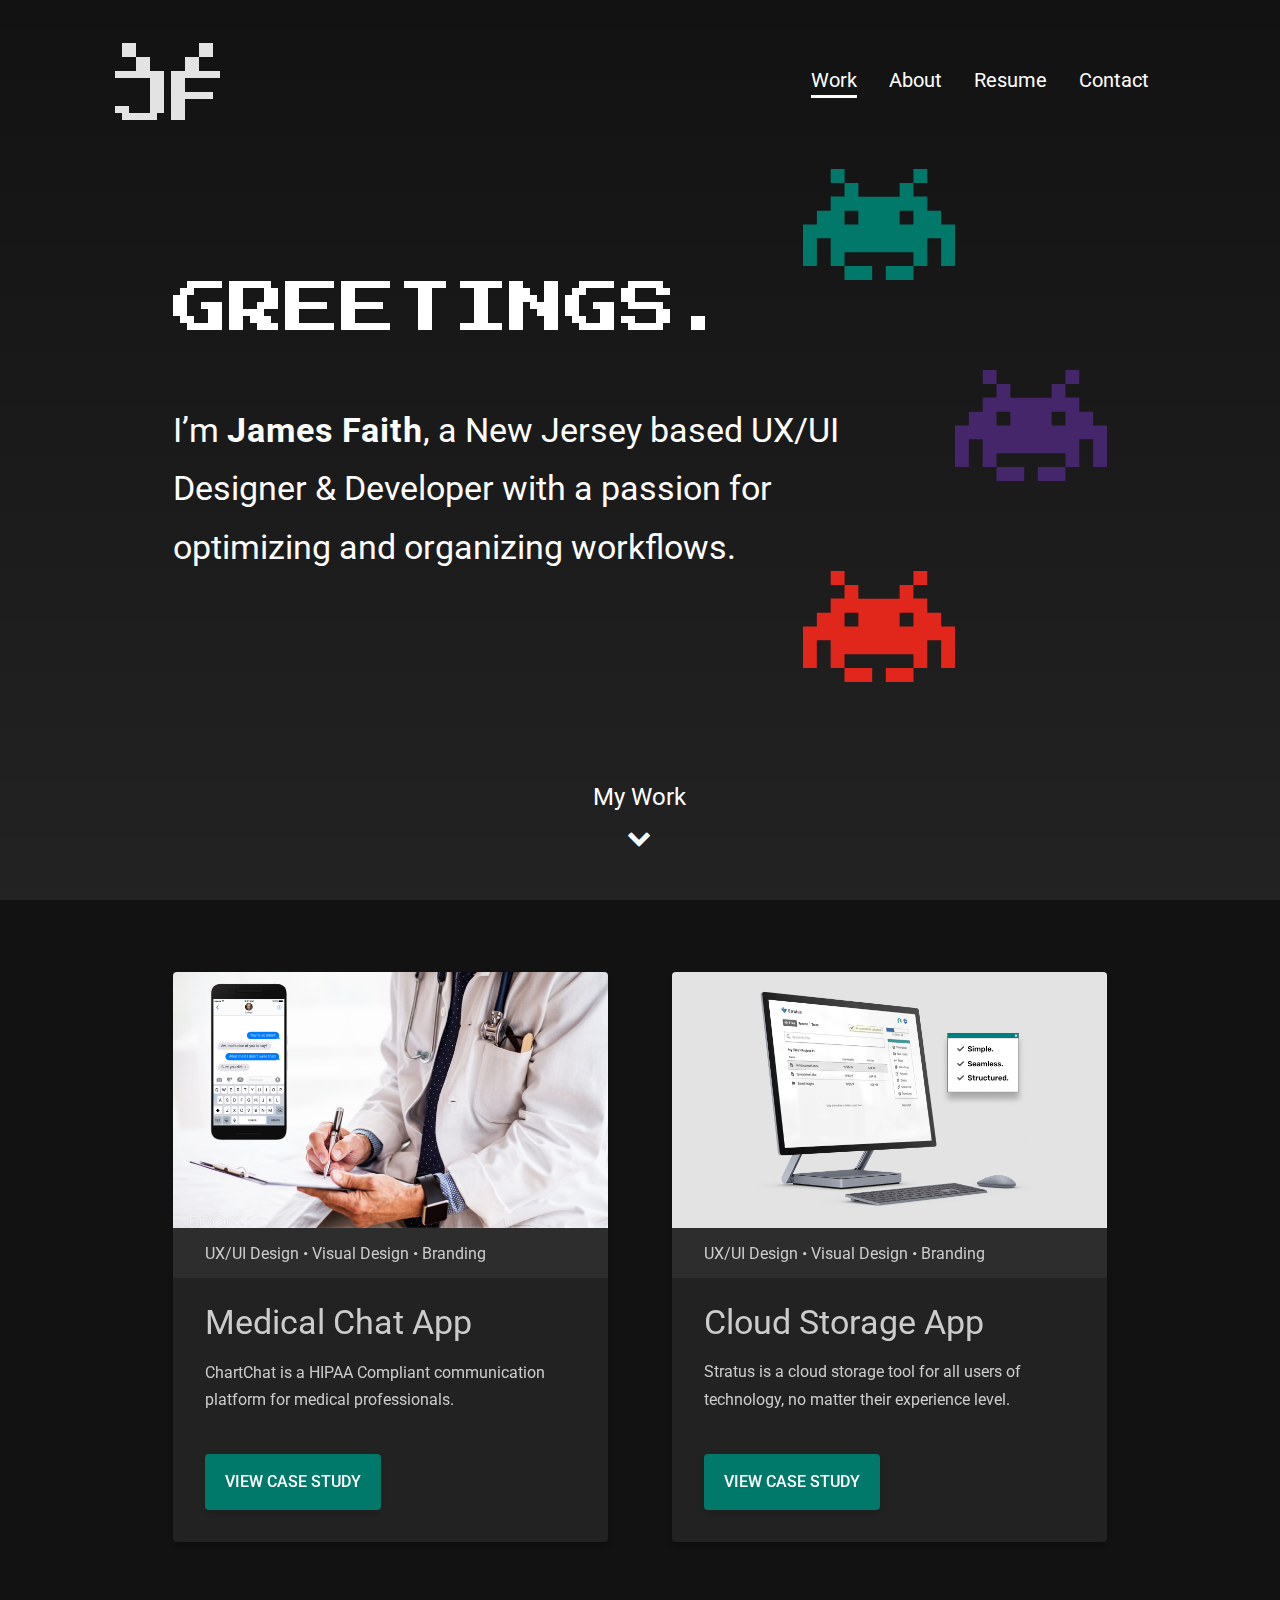
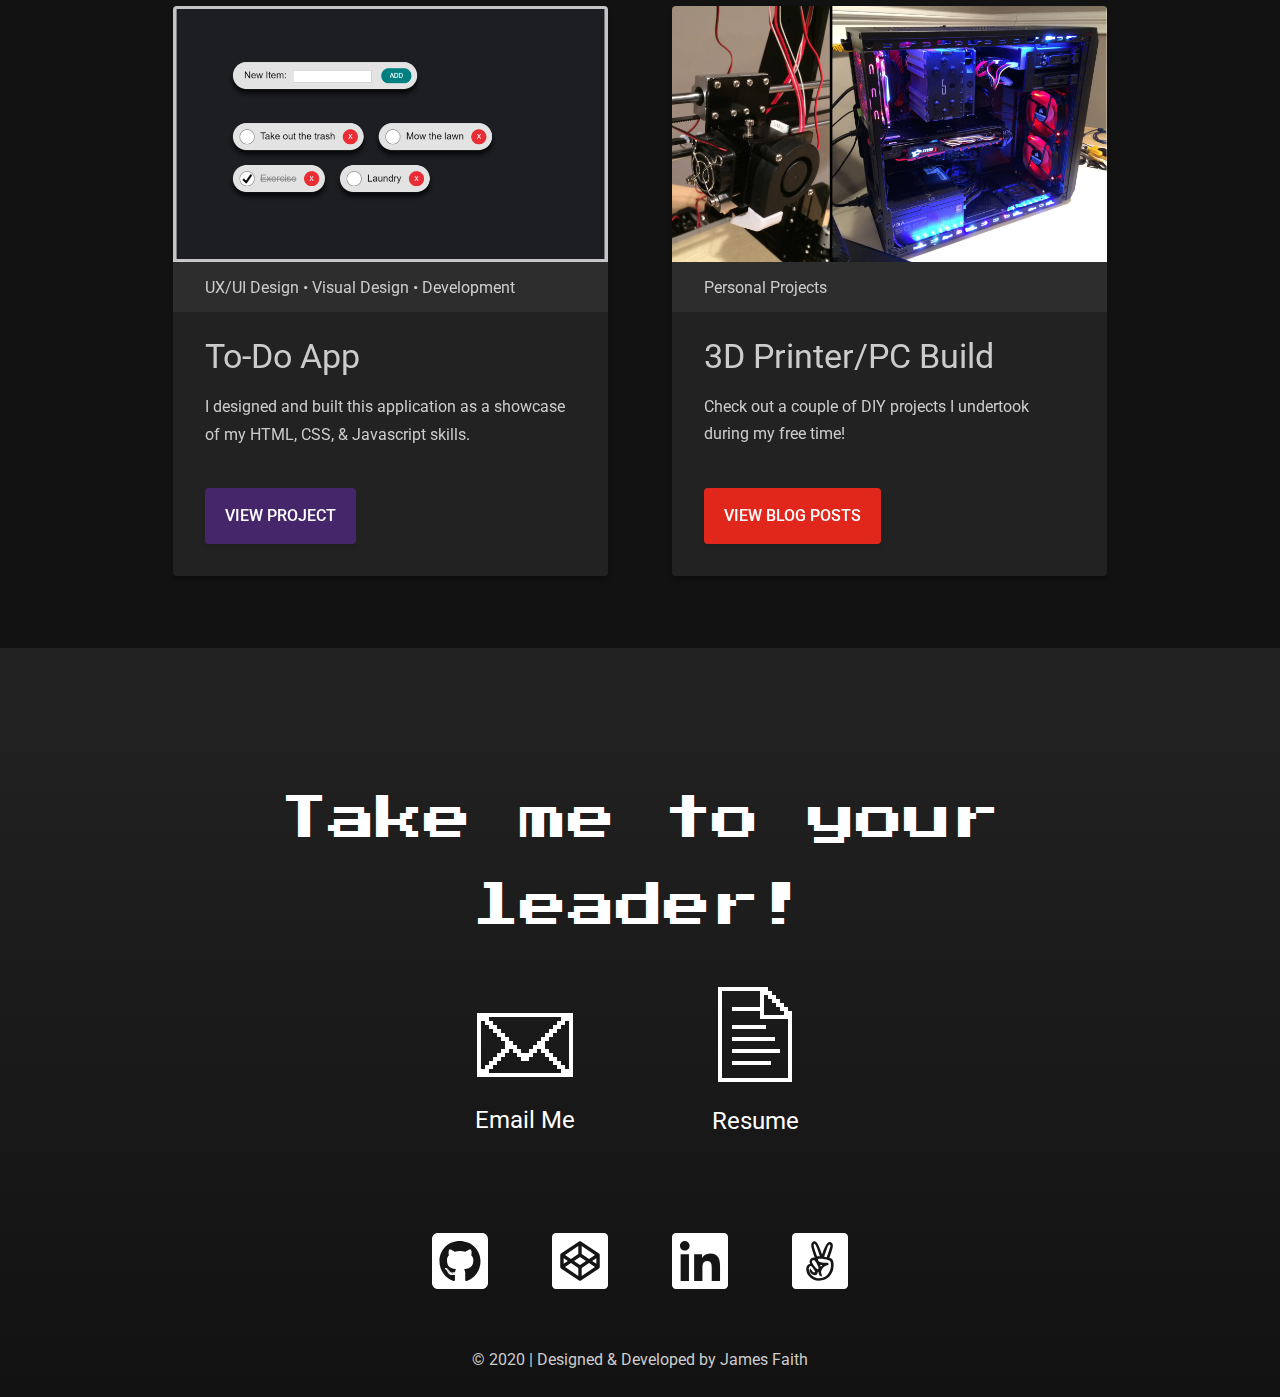
==== commit 44cea7d6: "images, navigation & semantic updates" ====
--- a/index.html
+++ b/index.html
@@ -23,13 +23,14 @@
     <!--HEADER-->
     <header>
       <div class="header-content">
-        <a href="index.html"><img class="logo" src="images/personal-logo.svg" alt="logo"></a>
-        <div onclick="showOnClick()" class="hamburger-menu"><img class="hamburger-menu-icon" src="images/hamburger-menu-icon.svg" alt="hamburger-menu-icon"></div>
-        <div onclick="showOnClick()" id="close-nav-menu" class="close-nav-menu"><img class="close-nav-menu-icon" src="images/close-nav-menu-icon.svg" alt="close-nav-menu-icon"></div>
+        <a href="index.html"><img class="logo" src="images/personal-logo.svg" alt="personal logo"></a>
+        <div onclick="showOnClick()" class="hamburger-menu"><img class="hamburger-menu-icon" src="images/hamburger-menu-icon.svg" alt="hamburger menu icon"></div>
+        <div onclick="showOnClick()" id="close-nav-menu" class="close-nav-menu"><img class="close-nav-menu-icon" src="images/close-nav-menu-icon.svg" alt="close nav menu icon"></div>
         <nav id="nav">
           <ul class="nav-links-container">
-            <li onclick="showOnClick()" class="nav-link"><a href="#work">Work</a></li>
+            <li onclick="showOnClick()" class="nav-link"><a href="index.html" class="current-page">Work</a></li>
             <li onclick="showOnClick()" class="nav-link"><a href="about.html">About</a></li>
+            <li onclick="showOnClick()" class="nav-link"><a href="https://drive.google.com/file/d/1HleOgw_dALKauXlMi9Ra-KkcdqJr9qnd/view?usp=sharing" target="_blank">Resume</a></li>
             <li onclick="showOnClick()" class="nav-link"><a href="#contact">Contact</a></li>
           </ul>
         </nav>
@@ -43,11 +44,11 @@
         <!--HERO-->
         <section id="hero" class="hero">
           <div class="hero-content">
-            <h1>GREETINGS.</h1>
-            <p class="intro">I’m <strong>James Faith</strong>, a New Jersey based UX/UI Designer & Developer with a passion for optimizing and organizing.</p>
-            <img class="eight-bit-alien-1" src="images/8-bit-alien-1.svg" alt="8-bit-alien">
-            <img class="eight-bit-alien-2" src="images/8-bit-alien-2.svg" alt="8-bit-alien">
-            <img class="eight-bit-alien-3" src="images/8-bit-alien-3.svg" alt="8-bit-alien">
+            <h1 class="home-about-title">GREETINGS.</h1>
+            <h2 class="intro">I’m <strong>James Faith</strong>, a New Jersey based UX/UI Designer & Developer with a passion for optimizing and organizing workflows.</h2>
+            <img class="eight-bit-alien-1" src="images/8-bit-alien-1.svg" alt="green 8-bit alien">
+            <img class="eight-bit-alien-2" src="images/8-bit-alien-2.svg" alt="purple 8-bit alien">
+            <img class="eight-bit-alien-3" src="images/8-bit-alien-3.svg" alt="orange 8-bit alien">
           </div>
           <a class="my-work-element" href="#work">
             <p class="label">My Work</p>
@@ -61,50 +62,42 @@
         <!--WORK-->
         <section id="work" class="work">
           <div class="work-content">
-            <div class="project-card">
-              <a href="project-4.html">
-                <img class="project-image" src="images/project-4.jpg" alt="project-4-image">
-                <div class="project-roles">UX/UI Design • Visual Design • Branding</div>
-                <h3>WIP - Capstone Project</h3>
-                <p class="project-description">The working idea for my capstone project is a secure chat application for healthcare professionals...</p>
-                <div class="project-card-button-wrapper">
-                  <a href="project-4.html"><div class="button-style-1">VIEW CASE STUDY</div></a>
-                </div>
-              </a>
-            </div>
-            <div class="project-card">
-              <a href="project-3.html">
-                <img class="project-image" src="images/project-3.jpg" alt="project-3-image">
-                <div class="project-roles">UX/UI Design • Visual Design • Branding</div>
-                <h3>Cloud Storage App</h3>
-                <p class="project-description">Stratus is a cloud storage tool for all users of technology, no matter their experience level.</p>
-                <div class="project-card-button-wrapper">
-                  <a href="project-3.html"><div class="button-style-1">VIEW CASE STUDY</div></a>
-                </div>
-              </a>
-            </div>
-            <div class="project-card">
-              <a href="https://codepen.io/jfaith630/pen/QWbmBLp" target="_blank">
-                <img class="project-image" src="images/project-2.jpg" alt="project-2-image">
-                <div class="project-roles">UX/UI Design • Visual Design • Development</div>
-                <h3>To-Do App</h3>
-                <p class="project-description">I designed and built this application as a showcase of my HTML, CSS, & Javascript skills.</p>
-                <div class="project-card-button-wrapper">
-                  <a href="https://codepen.io/jfaith630/pen/QWbmBLp" target="_blank"><div class="button-style-2">VIEW PROJECT</div></a>
-                </div>
-              </a>
-            </div>
-            <div class="project-card">
-              <a href="https://jamesmfaith.wordpress.com/" target="_blank">
-                <img class="project-image" src="images/project-1.jpg" alt="project-1-image">
-                <div class="project-roles">Personal Projects</div>
-                <h3>3D Printer/PC Build</h3>
-                <p class="project-description">Check out a couple of DIY projects I undertook during my free time!</p>
-                <div class="project-card-button-wrapper">
-                  <a href="https://jamesmfaith.wordpress.com/" target="_blank"><div class="button-style-3">VIEW BLOG POSTS</div></a>
-                </div>
-              </a>
-            </div>
+            <article class="project-card">
+              <a href="project-4.html"><img class="project-image" src="images/project-4.jpg" alt="medical chat app on phone screen"></a>
+              <div class="project-roles">UX/UI Design • Visual Design • Branding</div>
+              <h3 class="large-heading">Medical Chat App</h3>
+              <p class="project-description">ChartChat is a HIPAA Compliant communication platform for medical professionals.</p>
+              <div class="project-card-button-wrapper">
+                <a href="project-4.html"><div class="button-style-1">VIEW CASE STUDY</div></a>
+              </div>
+            </article>
+            <article class="project-card">
+              <a href="project-3.html"><img class="project-image" src="images/project-3.jpg" alt="cloud storage app on computer screen"></a>
+              <div class="project-roles">UX/UI Design • Visual Design • Branding</div>
+              <h3 class="large-heading">Cloud Storage App</h3>
+              <p class="project-description">Stratus is a cloud storage tool for all users of technology, no matter their experience level.</p>
+              <div class="project-card-button-wrapper">
+                <a href="project-3.html"><div class="button-style-1">VIEW CASE STUDY</div></a>
+              </div>
+            </article>
+            <article class="project-card">
+              <a href="https://codepen.io/jfaith630/pen/QWbmBLp" target="_blank"><img class="project-image" src="images/project-2.jpg" alt="screenshot of to-do app"></a>
+              <div class="project-roles">UX/UI Design • Visual Design • Development</div>
+              <h3 class="large-heading">To-Do App</h3>
+              <p class="project-description">I designed and built this application as a showcase of my HTML, CSS, & Javascript skills.</p>
+              <div class="project-card-button-wrapper">
+                <a href="https://codepen.io/jfaith630/pen/QWbmBLp" target="_blank"><div class="button-style-2">VIEW PROJECT</div></a>
+              </div>
+            </article>
+            <article class="project-card">
+              <a href="https://jamesmfaith.wordpress.com/" target="_blank"><img class="project-image" src="images/project-1.jpg" alt="3D Printer and PC in process of being built"></a>
+              <div class="project-roles">Personal Projects</div>
+              <h3 class="large-heading">3D Printer/PC Build</h3>
+              <p class="project-description">Check out a couple of DIY projects I undertook during my free time!</p>
+              <div class="project-card-button-wrapper">
+                <a href="https://jamesmfaith.wordpress.com/" target="_blank"><div class="button-style-3">VIEW BLOG POSTS</div></a>
+              </div>
+            </article>
           </div>
         </section>
 
@@ -113,29 +106,29 @@
       <!--CONTACT-->
       <section id="contact" class="contact">
         <div class="contact-content">
-          <h2>Take me to your leader!</h2>
+          <h4 class="contact-cta">Take me to your leader!</h4>
           <div class="resume-email-element">
             <a class="email-element" href="mailto:jfaith630@gmail.com" target="_blank">
               <div class="email">
-                <img class="email-1" src="images/email-1.svg" alt="email">
-                <img class="email-2" src="images/email-2.svg" alt="email">
+                <img class="email-1" src="images/email-1.svg" alt="8-bit email icon">
+                <img class="email-2" src="images/email-2.svg" alt="8-bit email icon">
               </div>
-              <h3 class="label">Email</h3>
+              <p class="label">Email Me</p>
             </a>
             <a class="resume-element" href="https://drive.google.com/file/d/1HleOgw_dALKauXlMi9Ra-KkcdqJr9qnd/view?usp=sharing" target="_blank">
               <div class="resume">
-                <img class="resume-1" src="images/resume-1.svg" alt="resume">
-                <img class="resume-2" src="images/resume-2.svg" alt="resume">
+                <img class="resume-1" src="images/resume-1.svg" alt="8-bit resume icon">
+                <img class="resume-2" src="images/resume-2.svg" alt="8-bit resume icon">
               </div>
-              <h3 class="label">Resume</h3>
+              <p class="label">Resume</p>
             </a>
           </div>
           <div class="social-media">
             <ul class="social-media-links">
-              <li class="social-media-link"><a href="https://github.com/jfaith630" target="_blank"><img class="social-icon" src="images/github.svg" alt="github"></a></li>
-              <li class="social-media-link"><a href="https://codepen.io/jfaith630" target="_blank"><img class="social-icon" src="images/codepen.svg" alt="codepen"></a></li>
-              <li class="social-media-link"><a href="https://www.linkedin.com/in/jamesmfaith/" target="_blank"><img class="social-icon" src="images/linkedin.svg" alt="linkedin"></a></li>
-              <li class="social-media-link"><a href="https://angel.co/james-faith" target="_blank"><img class="social-icon" src="images/angellist.svg" alt="angellist"></a></li>
+              <li class="social-media-link"><a href="https://github.com/jfaith630" target="_blank"><img class="social-icon" src="images/github.svg" alt="github icon"></a></li>
+              <li class="social-media-link"><a href="https://codepen.io/jfaith630" target="_blank"><img class="social-icon" src="images/codepen.svg" alt="codepen icon"></a></li>
+              <li class="social-media-link"><a href="https://www.linkedin.com/in/jamesmfaith/" target="_blank"><img class="social-icon" src="images/linkedin.svg" alt="linkedin icon"></a></li>
+              <li class="social-media-link"><a href="https://angel.co/james-faith" target="_blank"><img class="social-icon" src="images/angellist.svg" alt="angellist icon"></a></li>
             </ul>
           </div>
         </div>
--- a/styles/typography.css
+++ b/styles/typography.css
@@ -12,35 +12,40 @@
   line-height: 167.23%;
 }
 
-h1 {
+.home-about-title {
   font-family: 'Press Start 2P', sans-serif;
   font-size: 2.6rem;
   line-height: 100%;
 }
 
-h2 {
+.contact-cta {
   font-family: 'Press Start 2P', sans-serif;
   font-size: 2.6rem;
   line-height: 173%;
 }
 
-h3 {
+.eight-bit-textbox {
   font-family: 'Press Start 2P', sans-serif;
-  font-size: 1.8rem;
-  line-height: 173%;;
-}
-
-h4 {
-  font-size: 2.4rem;
-  line-height: 120%;
-}
-
-h5 {
-  font-size: 2rem;
-  line-height: 120%;
-}
-
-h6 {
+  font-size: 2rem;
+  line-height: 173%;
+}
+
+.large-heading {
+  font-size: 3.4rem;
+  line-height: 120%;
+}
+
+.main-heading {
+  font-size: 2.4rem;
+  line-height: 120%;
+}
+
+.sub-heading {
+  font-size: 2rem;
+  line-height: 120%;
+}
+
+.sub-sub-heading {
   font-size: 1.6rem;
   font-weight: bold;
   line-height: 120%;
@@ -61,24 +66,32 @@
 
 .label {
   font-size: 2rem;
-  line-height: 120%;
-}
-
-.button-style-1, .button-style-2, .button-style-3, .button-style-4 {
-  font-family: 'Press Start 2P', sans-serif;
+}
+
+.email-element .label, .resume-element .label {
+  line-height: 120%;
+}
+
+.label-2 {
+  font-size: 1.6rem;
+}
+
+.button-style-1, .button-style-2, .button-style-3 {
+  font-weight: 500;
   line-height: 100%;
 }
 
 .intro {
   font-size: 2.4rem;
+  line-height: 167.23%;
 }
 
 .about-intro {
   font-size: 1.6rem;
 }
 
-.eight-bit-textbox {
-  font-size: 2rem;
+.caption {
+  font-style: italic;
 }
 
 .mobile-heading-text-fix-1 {
@@ -105,7 +118,7 @@
   font-size: 1.4rem;
 }
 
-.chartjs-wrapper-1 h5, .chartjs-wrapper-2 h5 {
+.chartjs-wrapper-1 .sub-heading, .chartjs-wrapper-2 .sub-heading {
   font-size: 1.8rem;
   line-height: 160%;
 }
@@ -132,7 +145,7 @@
   font-weight: bold;
 }
 
-.before, .after {
+.before, .after, .percentage {
   font-weight: bold;
 }
 
@@ -144,16 +157,16 @@
 
 @media screen and (min-width: 600px) {
 
-  h1 {
+  .home-about-title {
     font-size: 3.4rem;
+  }
+
+  .eight-bit-textbox {
+    font-size: 2rem;
   }
 
   .about-intro {
     font-size: 1.6rem;
-  }
-
-  .eight-bit-textbox {
-    font-size: 2rem;
   }
 
   .mobile-heading-text-fix-1 {
@@ -175,19 +188,18 @@
     line-height: 173%;
   }
 
-  h1 {
+  .home-about-title {
     font-size: 4.8rem;
   }
 
-  h2 {
+  .contact-cta {
     font-size: 4.8rem;
     line-height: 180%;
   }
 
-  h3 {
-    font-family: 'Press Start 2P', sans-serif;
-    font-size: 2.2rem;
-    line-height: 173%;;
+  .eight-bit-textbox {
+    font-size: 2.8rem;
+    line-height: 180%;
   }
 
   .nav-link {
@@ -196,25 +208,26 @@
 
   .label {
     font-size: 2.4rem;
+  }
+
+  .label-2 {
+    font-size: 2rem;
   }
 
   .intro {
     font-size: 3rem;
+    line-height: 173%;
   }
 
   .about-intro {
     font-size: 2rem;
   }
 
-  .eight-bit-textbox {
-    font-size: 2.8rem;
-  }
-
   .case-study-hero-content p {
     font-size: 2rem;
   }
 
-  .chartjs-wrapper-1 h5, .chartjs-wrapper-2 h5 {
+  .chartjs-wrapper-1 .sub-heading, .chartjs-wrapper-2 .sub-heading {
     font-size: 2.4rem;
     line-height: 167.2%;
   }
@@ -241,8 +254,12 @@
 
 @media screen and (min-width: 1200px) {
 
-  h1 {
+  .home-about-title {
     font-size: 5.6rem;
+  }
+
+  .eight-bit-textbox {
+    font-size: 3.2rem;
   }
 
   .intro {
@@ -253,8 +270,4 @@
     font-size: 2.4rem;
   }
 
-  .eight-bit-textbox {
-    font-size: 3.2rem;
-  }
-
-}
+}
--- a/styles/colors.css
+++ b/styles/colors.css
@@ -4,7 +4,7 @@
 
 body {
   background-color: #121212;
-  color: #FFFFFF;
+  color: #CCCCCC;
 }
 
 .case-study-body, .case-study-main {
@@ -12,6 +12,10 @@
   color: #000000;
 }
 
+.before, .after, .percentage {
+  color: #121212;
+}
+
 .case-study-header {
   background: linear-gradient(180deg, rgba(255, 255, 255, 0) 0%, rgba(255, 255, 255, 0.07) 100%);
   background-color: #121212;
@@ -28,6 +32,7 @@
 
 .contact {
   background: linear-gradient(180deg, rgba(255, 255, 255, 0.07) 0%, rgba(255, 255, 255, 0) 100%);
+  color: #FFFFFF;
 }
 
 .case-study-contact {
@@ -38,6 +43,7 @@
 
 .hero, .about-hero {
   background: linear-gradient(180deg, rgba(255, 255, 255, 0) 0%, rgba(255, 255, 255, 0.07) 100%);
+  color: #FFFFFF;
 }
 
 .hamburger-menu-backing-hero-curtain, .hamburger-menu-backing-about-hero-curtain {
@@ -65,18 +71,35 @@
   color: #000000;
 }
 
+.fixed-back-to-top-element, .fixed-back-to-top-element:hover {
+  background-color: #232323;
+  color: #FFFFFF;
+}
+
 .button-style-1 {
   background-color: #00796B;
 }
 
+.button-style-1:hover {
+  background-color: #00665A;
+}
+
 .button-style-2 {
   background-color: #45266A;
 }
 
+.button-style-2:hover {
+  background-color: #3F2361;
+}
+
 .button-style-3 {
   background-color: #E1261C;
 }
 
+.button-style-3:hover {
+  background-color: #C72118;
+}
+
 .project-card-button-wrapper a:hover, .button-wrapper a:hover {
   color: #FFFFFF;
 }
@@ -101,11 +124,19 @@
   color: #00796B;
 }
 
-.grey-out-text {
-  opacity: 0.6;
-}
-
-hr {
+.bio .quote p {
+  color: #FFFFFF;
+}
+
+.bio-link-text a {
+  color: grey;
+}
+
+.bio-link-text a:hover {
+  color: #00B8A2;
+}
+
+.section-border {
   background-color: #878787;
 }
 
--- a/styles/images-layout.css
+++ b/styles/images-layout.css
@@ -11,7 +11,7 @@
 /*---HEADER---------------------*/
 
 .logo {
-  height: 3.9rem;
+  height: 5.7rem;
 }
 
 .hamburger-menu-icon {
@@ -72,6 +72,10 @@
 
 .comp-analy-logo-1, .comp-analy-logo-2, .comp-analy-logo-3 {
   height: 12rem;
+}
+
+.comp-analy-screenshot-1, .comp-analy-screenshot-2, .comp-analy-screenshot-3 {
+  height: 24rem;
 }
 
 .user-persona {
@@ -180,6 +184,11 @@
     height: 19rem;
   }
 
+
+  .comp-analy-screenshot-1, .comp-analy-screenshot-2, .comp-analy-screenshot-3 {
+    height: 38rem;
+  }
+
   .video-iframe {
     height: 29.05rem;
     width: 50rem;
@@ -194,7 +203,7 @@
   /*---HEADER---------------------*/
 
   .logo {
-    height: 6rem;
+    height: 8.3rem;
   }
 
   /*---CONTACT--------------------*/
@@ -237,6 +246,10 @@
 
   .comp-analy-logo-1, .comp-analy-logo-2, .comp-analy-logo-3 {
     height: 25.5rem;
+  }
+
+  .comp-analy-screenshot-1, .comp-analy-screenshot-2, .comp-analy-screenshot-3 {
+    height: 50rem;
   }
 
   .basic-file-management-operations-user-flow {
--- a/styles/header-footer-contact-home-about.css
+++ b/styles/header-footer-contact-home-about.css
@@ -6,6 +6,10 @@
 
 html {
 	scroll-behavior: smooth;
+}
+
+.case-study {
+  scroll-behavior: auto;
 }
 
 @media screen and (prefers-reduced-motion: reduce) {
@@ -58,7 +62,7 @@
 nav {
   display: none;
   height: 100%;
-  margin: -0.9rem 0 -4rem -12.8%;
+  margin: -2.4rem 0 -4rem -12.8%;
   position: fixed;
   width: 112.8%;
   z-index: 5;
@@ -73,8 +77,12 @@
 }
 
 .nav-link {
-  margin: 2.4rem 0;
   text-align: center;
+}
+
+.nav-link a {
+  display: block;
+  padding: 2.4rem 0;
 }
 
 /*---FOOTER---------------------*/
@@ -102,7 +110,7 @@
   width: 32rem;
 }
 
-.contact h2, .case-study-contact h2 {
+.contact-cta, .case-study-contact-cta {
   left: 0;
   position: absolute;
   right: 0;
@@ -110,10 +118,10 @@
 }
 
 .resume-email-element {
-  direction: row;
   display: flex;
+  flex-direction: row;
   left: 50%;
-  margin-left: -12.8rem;
+  margin-left: -14.4rem;
   position: absolute;
   top: 11.6rem;
 }
@@ -122,7 +130,7 @@
   height: 10rem;
   margin: 0 2.4rem;
   text-align: center;
-  width: 8rem;
+  width: 9.6rem;
 }
 
 .email-element:hover .email-2, .resume-element:hover .resume-2 {
@@ -208,6 +216,9 @@
 }
 
 .hero-content {
+  animation: fadein ease 1.5s;
+  animation-fill-mode: forwards;
+  animation-iteration-count: 1;
   height: 40rem;
   left: 50%;
   margin: -17.25rem 0 0 -15rem;
@@ -215,27 +226,6 @@
   top: 47%;
   width: 30rem;
   z-index: 4;
-
-  animation: fadein ease 1.5s;
-  animation-iteration-count: 1;
-  animation-fill-mode: forwards;
-
-  -webkit-animation: fadein ease 1.5s;
-  -webkit-animation-iteration-count: 1;
-  -webkit-animation-fill-mode: forwards;
-
-  -moz-animation: fadein ease 1.5s;
-  -moz-animation-iteration-count: 1;
-  -moz-animation-fill-mode: forwards;
-
-  -ms-animation: fadein ease 1.5s;
-  -ms-animation-iteration-count: 1;
-  -ms-animation-fill-mode: forwards;
-
-  -o-animation: fadein ease 1.5s;
-  -o-animation-iteration-count: 1;
-  -o-animation-fill-mode: forwards;
-
 }
 
 @keyframes fadein {
@@ -250,55 +240,7 @@
   }
 }
 
-@-webkit-keyframes fadein {
-  0% {
-    opacity: 0;
-  }
-  30% {
-    opacity: 0;
-  }
-  60% {
-    opacity: 1;
-  }
-}
-
-@-moz-keyframes fadein {
-  0% {
-    opacity: 0;
-  }
-  30% {
-    opacity: 0;
-  }
-  60% {
-    opacity: 1;
-  }
-}
-
-@-ms-keyframes fadein {
-  0% {
-    opacity: 0;
-  }
-  30% {
-    opacity: 0;
-  }
-  60% {
-    opacity: 1;
-  }
-}
-
-@-o-keyframes fadein {
-  0% {
-    opacity: 0;
-  }
-  30% {
-    opacity: 0;
-  }
-  60% {
-    opacity: 1;
-  }
-}
-
-.hero-content h1 {
+.hero-content .home-about-title {
   left: 50%;
   margin-left: -12.7rem;
   position: absolute;
@@ -331,24 +273,8 @@
 
 .eight-bit-alien-1 {
   animation: fadein2 ease 1.5s;
+  animation-fill-mode: forwards;
   animation-iteration-count: 1;
-  animation-fill-mode: forwards;
-
-  -webkit-animation: fadein2 ease 1.5s;
-  -webkit-animation-iteration-count: 1;
-  -webkit-animation-fill-mode: forwards;
-
-  -moz-animation: fadein2 ease 1.5s;
-  -moz-animation-iteration-count: 1;
-  -moz-animation-fill-mode: forwards;
-
-  -ms-animation: fadein2 ease 1.5s;
-  -ms-animation-iteration-count: 1;
-  -ms-animation-fill-mode: forwards;
-
-  -o-animation: fadein2 ease 1.5s;
-  -o-animation-iteration-count: 1;
-  -o-animation-fill-mode: forwards;
 }
 
 @keyframes fadein2 {
@@ -361,86 +287,14 @@
   }
   90% {
     opacity: 1;
-    top: 3.6;
-  }
-}
-
-@-webkit-keyframes fadein2 {
-  0% {
-    opacity: 0;
-    top: -16.4rem;
-  }
-  30% {
-    opacity: 0;
-  }
-  90% {
-    opacity: 1;
-    top: 3.6;
-  }
-}
-
-@-moz-keyframes fadein2 {
-  0% {
-    opacity: 0;
-    top: -16.4rem;
-  }
-  30% {
-    opacity: 0;
-  }
-  90% {
-    opacity: 1;
-    top: 3.6;
-  }
-}
-
-@-ms-keyframes fadein2 {
-  0% {
-    opacity: 0;
-    top: -16.4rem;
-  }
-  30% {
-    opacity: 0;
-  }
-  90% {
-    opacity: 1;
-    top: 3.6;
-  }
-}
-
-@-o-keyframes fadein2 {
-  0% {
-    opacity: 0;
-    top: -16.4rem;
-  }
-  30% {
-    opacity: 0;
-  }
-  90% {
-    opacity: 1;
-    top: 3.6;
+    top: 3.6rem;
   }
 }
 
 .eight-bit-alien-2, .eight-bit-alien-3 {
   animation: fadein3 ease 1.5s;
+  animation-fill-mode: forwards;
   animation-iteration-count: 1;
-  animation-fill-mode: forwards;
-
-  -webkit-animation: fadein3 ease 1.5s;
-  -webkit-animation-iteration-count: 1;
-  -webkit-animation-fill-mode: forwards;
-
-  -moz-animation: fadein3 ease 1.5s;
-  -moz-animation-iteration-count: 1;
-  -moz-animation-fill-mode: forwards;
-
-  -ms-animation: fadein3 ease 1.5s;
-  -ms-animation-iteration-count: 1;
-  -ms-animation-fill-mode: forwards;
-
-  -o-animation: fadein3 ease 1.5s;
-  -o-animation-iteration-count: 1;
-  -o-animation-fill-mode: forwards;
 }
 
 @keyframes fadein3 {
@@ -457,75 +311,13 @@
   }
 }
 
-@-webkit-keyframes fadein3 {
-  0% {
-    opacity: 0;
-    top: -20rem;
-  }
-  30% {
-    opacity: 0;
-  }
-  60% {
-    opacity: 1;
-    top: 0;
-  }
-}
-
-@-moz-keyframes fadein3 {
-  0% {
-    opacity: 0;
-    top: -20rem;
-  }
-  30% {
-    opacity: 0;
-  }
-  60% {
-    opacity: 1;
-    top: 0;
-  }
-}
-
-@-ms-keyframes fadein3 {
-  0% {
-    opacity: 0;
-    top: -20rem;
-  }
-  30% {
-    opacity: 0;
-  }
-  60% {
-    opacity: 1;
-    top: 0;
-  }
-}
-
-@-o-keyframes fadein3 {
-  0% {
-    opacity: 0;
-    top: -20rem;
-  }
-  30% {
-    opacity: 0;
-  }
-  60% {
-    opacity: 1;
-    top: 0;
-  }
-}
-
 .my-work-element {
+  animation: bounce 1s infinite;
   bottom: 3.2rem;
   left: 50%;
   margin-left: -4rem;
   position: absolute;
   z-index: 4;
-
-  animation: bounce 1s infinite;
-  -webkit-animation: bounce 1s infinite;
-  -moz-animation: bounce 1s infinite;
-  -ms-animation: bounce 1s infinite;
-  -o-animation: bounce 1s infinite;
-
 }
 
 @keyframes bounce {
@@ -540,54 +332,6 @@
   100%  {bottom:4rem;}
 }
 
-@-webkit-keyframes bounce {
-  0%    { bottom:4rem; }
-  12.5% { bottom:4.1rem; }
-  25%   { bottom:4.2rem; }
-  37.5% { bottom:4.3rem; }
-  50%   { bottom:4.4rem; }
-  62.5% { bottom:4.3rem; }
-  75%   { bottom:4.2rem; }
-  87.5% { bottom:4.1rem; }
-  100%  {bottom:4rem;}
-}
-
-@-moz-keyframes bounce {
-  0%    { bottom:4rem; }
-  12.5% { bottom:4.1rem; }
-  25%   { bottom:4.2rem; }
-  37.5% { bottom:4.3rem; }
-  50%   { bottom:4.4rem; }
-  62.5% { bottom:4.3rem; }
-  75%   { bottom:4.2rem; }
-  87.5% { bottom:4.1rem; }
-  100%  {bottom:4rem;}
-}
-
-@-ms-keyframes bounce {
-  0%    { bottom:4rem; }
-  12.5% { bottom:4.1rem; }
-  25%   { bottom:4.2rem; }
-  37.5% { bottom:4.3rem; }
-  50%   { bottom:4.4rem; }
-  62.5% { bottom:4.3rem; }
-  75%   { bottom:4.2rem; }
-  87.5% { bottom:4.1rem; }
-  100%  {bottom:4rem;}
-}
-
-@-o-keyframes bounce {
-  0%    { bottom:4rem; }
-  12.5% { bottom:4.1rem; }
-  25%   { bottom:4.2rem; }
-  37.5% { bottom:4.3rem; }
-  50%   { bottom:4.4rem; }
-  62.5% { bottom:4.3rem; }
-  75%   { bottom:4.2rem; }
-  87.5% { bottom:4.1rem; }
-  100%  {bottom:4rem;}
-}
-
 .label {
   text-align: center;
 }
@@ -613,6 +357,8 @@
   box-shadow: 0 0.4rem 0.4rem rgba(0, 0, 0, 0.25);
   padding-bottom: 3.2rem;
   position: relative;
+  transform: translate3D(0, 0, 0);
+  transition: transform ease-in-out 0.35s;
 }
 
 .project-image {
@@ -623,7 +369,7 @@
   padding: 1.2rem 3.2rem 1rem;
 }
 
-.project-card h3 {
+.project-card .large-heading {
   margin: 2.4rem 3.2rem 0;
 }
 
@@ -689,7 +435,7 @@
   width: 28rem;
 }
 
-.about-hero-content h1 {
+.about-hero-content .home-about-title {
   position: absolute;
   top: 62.5rem;
 }
@@ -701,17 +447,12 @@
 }
 
 .read-more-element {
+  animation:bounce 1s infinite;
   bottom: 3.2rem;
   left: 50%;
   margin-left: -4.85rem;
   position: absolute;
   z-index: 4;
-
-  animation:bounce 1s infinite;
-  -webkit-animation: bounce 1s infinite;
-  -moz-animation: bounce 1s infinite;
-  -ms-animation: bounce 1s infinite;
-  -o-animation: bounce 1s infinite;
 }
 
 /*---BIO----------------------*/
@@ -720,6 +461,7 @@
   border: 0.4rem solid #FFFFFF;
   border-radius: 0.1rem;
   box-shadow: 0 0.4rem 0.4rem rgba(0, 0, 0, 0.25);
+  margin: 0 auto;
 }
 
 .bio .img-container, .about-desktop-list-item {
@@ -799,7 +541,7 @@
     width: 40rem;
   }
 
-  .hero-content h1 {
+  .hero-content .home-about-title {
     margin-left: -16rem;
     top: 20rem;
   }
@@ -836,8 +578,8 @@
   .about-hero-content {
     height: 48rem;
     margin: -23rem 0 0 -27rem;
+    top: 50%;
     width: 54rem;
-    top: 50%;
   }
 
   .profile-image {
@@ -848,7 +590,7 @@
     right: 20rem;
   }
 
-  .about-hero-content h1 {
+  .about-hero-content .home-about-title {
     left: 29rem;
     top: 16rem;
   }
@@ -905,6 +647,14 @@
     margin: 0 1.6rem;
   }
 
+  .nav-link a {
+    padding: 0;
+  }
+
+  .current-page {
+    border-bottom: solid;
+  }
+
   /*---CONTACT--------------------*/
 
   .contact-content {
@@ -914,14 +664,14 @@
   }
 
   .resume-email-element {
-    margin-left: -21.4rem;
+    margin-left: -23rem;
     top: 21rem;
   }
 
   .email-element, .resume-element {
     height: 16rem;
     margin: 0 5.9rem;
-    width: 9.6rem;
+    width: 11.2rem;
   }
 
   .email {
@@ -975,63 +725,7 @@
     }
   }
 
-  @-webkit-keyframes fadein {
-    0% {
-      opacity: 0;
-      width: 0;
-    }
-    30% {
-      opacity: 0;
-    }
-    60% {
-      opacity: 1;
-      width: 80rem;
-    }
-  }
-
-  @-moz-keyframes fadein {
-    0% {
-      opacity: 0;
-      width: 0;
-    }
-    30% {
-      opacity: 0;
-    }
-    60% {
-      opacity: 1;
-      width: 80rem;
-    }
-  }
-
-  @-ms-keyframes fadein {
-    0% {
-      opacity: 0;
-      width: 0;
-    }
-    30% {
-      opacity: 0;
-    }
-    60% {
-      opacity: 1;
-      width: 80rem;
-    }
-  }
-
-  @-o-keyframes fadein {
-    0% {
-      opacity: 0;
-      width: 0;
-    }
-    30% {
-      opacity: 0;
-    }
-    60% {
-      opacity: 1;
-      width: 80rem;
-    }
-  }
-
-  .hero-content h1 {
+  .hero-content .home-about-title {
     left: 0%;
     margin-left: 0;
     top: 9.5rem;
@@ -1086,59 +780,7 @@
   }
 
   .project-card:hover {
-    box-shadow: 0 1rem 1rem rgba(0, 0, 0, 0.25);
-
-    animation: slidein 0.5s forwards;
-    -webkit-animation: slidein 0.5s forwards;
-    -moz-animation: slidein 0.5s forwards;
-    -ms-animation: slidein 0.5s forwards;
-    -o-animation: slidein 0.5s forwards;
-
-  }
-
-  @keyframes slidein {
-    from{
-    transform: translate(0, 0);
-    }
-    to{
-    transform: translate(-1rem, -1rem);
-    }
-  }
-
-  @-webkit-keyframes slidein {
-    from{
-    transform: translate(0, 0);
-    }
-    to{
-    transform: translate(-1rem, -1rem);
-    }
-  }
-
-  @-moz-keyframes slidein {
-    from{
-    transform: translate(0, 0);
-    }
-    to{
-    transform: translate(-1rem, -1rem);
-    }
-  }
-
-  @-ms-keyframes slidein {
-    from{
-    transform: translate(0, 0);
-    }
-    to{
-    transform: translate(-1rem, -1rem);
-    }
-  }
-
-  @-o-keyframes slidein {
-    from{
-    transform: translate(0, 0);
-    }
-    to{
-    transform: translate(-1rem, -1rem);
-    }
+    transform: translate3d(-1rem, -1rem, 0);
   }
 
   /*---ABOUT HERO-----------------*/
@@ -1173,7 +815,7 @@
     width: 49.5rem;
   }
 
-  .about-hero-content h1 {
+  .about-hero-content .home-about-title {
     left: 31rem;
     top: 20rem;
   }
@@ -1236,63 +878,7 @@
     }
   }
 
-  @-webkit-keyframes fadein {
-    0% {
-      opacity: 0;
-      width: 0;
-    }
-    30% {
-      opacity: 0;
-    }
-    60% {
-      opacity: 1;
-      width: 94.4rem;
-    }
-  }
-
-  @-moz-keyframes fadein {
-    0% {
-      opacity: 0;
-      width: 0;
-    }
-    30% {
-      opacity: 0;
-    }
-    60% {
-      opacity: 1;
-      width: 94.4rem;
-    }
-  }
-
-  @-ms-keyframes fadein {
-    0% {
-      opacity: 0;
-      width: 0;
-    }
-    30% {
-      opacity: 0;
-    }
-    60% {
-      opacity: 1;
-      width: 94.4rem;
-    }
-  }
-
-  @-o-keyframes fadein {
-    0% {
-      opacity: 0;
-      width: 0;
-    }
-    30% {
-      opacity: 0;
-    }
-    60% {
-      opacity: 1;
-      width: 94.4rem;
-    }
-  }
-
-  .hero-content h1 {
+  .hero-content .home-about-title {
     top: 11.2rem;
   }
 
@@ -1328,7 +914,7 @@
     width: 60.5rem;
   }
 
-  .about-hero-content h1 {
+  .about-hero-content .home-about-title {
     left: 36rem;
     top: 21.8rem;
   }
--- a/styles/case-study-mobile.css
+++ b/styles/case-study-mobile.css
@@ -17,8 +17,7 @@
   width: 87.5%;
 }
 
-hr {
-  border: 0 none;
+.section-border {
   height: 0.2rem;
 }
 
@@ -27,7 +26,7 @@
   left: 50%;
   padding: 0 1.6rem;
   position: relative;
-  top: -3rem;
+  top: -2.4rem;
   transform: translate(-50%, 0);
 }
 
@@ -71,20 +70,20 @@
 /*---HEADINGS-------*/
 
 .heading-block {
-  border-radius: 0.1rem;
+  border-radius: 0.2rem;
   float: left;
   height: 3.5rem;
   margin-top: 3.2rem;
   width: 1.6rem;
 }
 
-h4 {
+.main-heading {
   display: inline-block;
   margin: 3rem 0 1.6rem;
   padding: 0.7rem 0 0 1.6rem;
 }
 
-h5 {
+.sub-heading {
   margin: 2.4rem 0 1.6rem;
 }
 
@@ -114,6 +113,11 @@
 .ordered-body-copy-list li {
   margin-left: 0.4rem;
   padding-left: 0.8rem;
+}
+
+.caption {
+  margin-top: 2.4rem;
+  text-align: center;
 }
 
 /*---BUTTONS--------*/
@@ -200,9 +204,9 @@
 
 .role, .tools {
   border-bottom: 0.1rem solid #878787;
+  bottom: 0;
   height: 28rem;
   position: absolute;
-  bottom: 0;
   width: 15rem;
 }
 
@@ -248,21 +252,21 @@
   padding: 0.2rem 0;
 }
 
-.role h4, .deliverables h4, .tools h4 {
+.role .main-heading, .deliverables .main-heading, .tools .main-heading {
   display: block;
   margin: 1.6rem auto 0;
   padding: 0;
 }
 
-.role h4 {
+.role .main-heading {
   width: 4.8rem;
 }
 
-.deliverables h4 {
+.deliverables .main-heading {
   width: 13rem;
 }
 
-.tools h4 {
+.tools .main-heading {
   width: 5.9rem;
 }
 
@@ -294,7 +298,7 @@
   border-bottom: 0.1rem solid #878787;
 }
 
-.problem h4, .solution h4 {
+.problem .main-heading, .solution .main-heading {
   padding-left: 0;
 }
 
@@ -313,7 +317,7 @@
   padding: 2rem 5% 15.5rem;
 }
 
-.chartjs-wrapper-1 h5, .chartjs-wrapper-2 h5 {
+.chartjs-wrapper-1 .sub-heading, .chartjs-wrapper-2 .sub-heading {
   margin: 0 auto;
   padding: 2rem 0 4rem;
   text-align: left;
@@ -363,6 +367,12 @@
   margin-left: -6rem;
 }
 
+.comp-analy-screenshot-1, .comp-analy-screenshot-2, .comp-analy-screenshot-3 {
+  border: 0.1rem solid #878787;
+  box-shadow: 0 0.4rem 0.4rem rgba(0, 0, 0, 0.25);
+  margin: 0 auto;
+}
+
 /*---USER-PERSONAS---*/
 
 .user-personas .flex-content {
@@ -532,7 +542,7 @@
   text-align: left;
 }
 
-.usability-testing-tasks-element h6 {
+.usability-testing-tasks-element .sub-sub-heading {
   margin-left: -1.6rem;
 }
 
@@ -647,8 +657,8 @@
 }
 
 .highfi-mockups-img-overlay-1 .after {
+  left: 2%;
   top: 49.8%;
-  left: 2%;
 }
 
 .highfi-mockups-img-overlay-2 .before {
@@ -674,14 +684,14 @@
 }
 
 .preference-test-img-overlay-1 {
-  height: 43.3rem;
+  height: 46.6rem;
   margin: 0 auto;
   position: relative;
   width: 30rem;
 }
 
 .preference-test-img-overlay-2 {
-  height: 36.3rem;
+  height: 39.6rem;
   margin: 0 auto;
   position: relative;
   width: 24.5rem;
@@ -693,9 +703,31 @@
 }
 
 .preference-testing-2, .preference-testing-4 {
-  bottom: 0.5rem;
   position: absolute;
   right: 0.5rem;
+}
+
+.preference-testing-2 {
+  bottom: 3.8rem;
+}
+
+.preference-testing-4 {
+  bottom: 6.1rem;
+}
+
+.preference-test-img-overlay-1 .percentage, .preference-test-img-overlay-2 .percentage {
+  bottom: 0;
+  position: absolute;
+}
+
+.preference-test-img-overlay-1 .percentage {
+  left: 50%;
+  margin-left: -7.7rem;
+}
+
+.preference-test-img-overlay-2 .percentage {
+  left: 45%;
+  width: 10rem;
 }
 
 /*---USABILITY-TESTING-2---*/
@@ -797,6 +829,15 @@
   margin: -4rem 0 0 -6rem;
   position: absolute;
   width: 12rem;
+}
+
+.fixed-back-to-top-element {
+  border-radius: 6rem;
+  box-shadow: 0 1rem 1rem rgba(0, 0, 0, 0.25);
+  bottom: 0.8rem;
+  padding: 0.3rem 1.2rem 0.8rem 1.2rem;
+  position: fixed;
+  right: 0.8rem;
 }
 
 .case-study-main {
@@ -896,7 +937,7 @@
     height: 50rem;
   }
 
-  .chartjs-wrapper-1 h5, .chartjs-wrapper-2 h5 {
+  .chartjs-wrapper-1 .sub-heading, .chartjs-wrapper-2 .sub-heading {
     max-width: 50rem;
     text-align: center;
   }
@@ -925,6 +966,11 @@
     margin-left: -9.5rem;
   }
 
+  .comp-analy-screenshots {
+    margin-top: -3.2rem;
+    padding-bottom: 0.8rem;
+  }
+
   /*---USER-PERSONAS---*/
 
   .user-personas .flex-content {
--- a/styles/case-study-desktop.css
+++ b/styles/case-study-desktop.css
@@ -47,6 +47,7 @@
   }
 
   .case-study-intro {
+    margin-top: 3.2rem;
     width: 62.5rem;
   }
 
@@ -325,18 +326,28 @@
   /*---PREFERENCE-TESTING---*/
 
   .preference-test-img-overlay-1 {
-    height: 58.7rem;
+    height: 61.7rem;
     width: 57.5rem;
   }
 
   .preference-test-img-overlay-2 {
-    height: 54.5rem;
+    height: 57.5rem;
     width: 37.1rem;
   }
 
   .preference-testing-2, .preference-testing-4 {
-    bottom: 1rem;
+    bottom: 4rem;
     right: 1rem;
+  }
+
+  .preference-test-img-overlay-1 .percentage {
+    left: 60%;
+    margin-left: -9rem;
+  }
+
+  .preference-test-img-overlay-2 .percentage {
+    left: 41%;
+    width: auto;
   }
 
   /*---USABILITY-TESTING-2---*/
@@ -390,9 +401,7 @@
   }
 
   .back-to-top-element {
-    left: 50%;
     margin: -8rem 0 0 -8rem;
-    position: absolute;
     width: 16rem;
   }
 
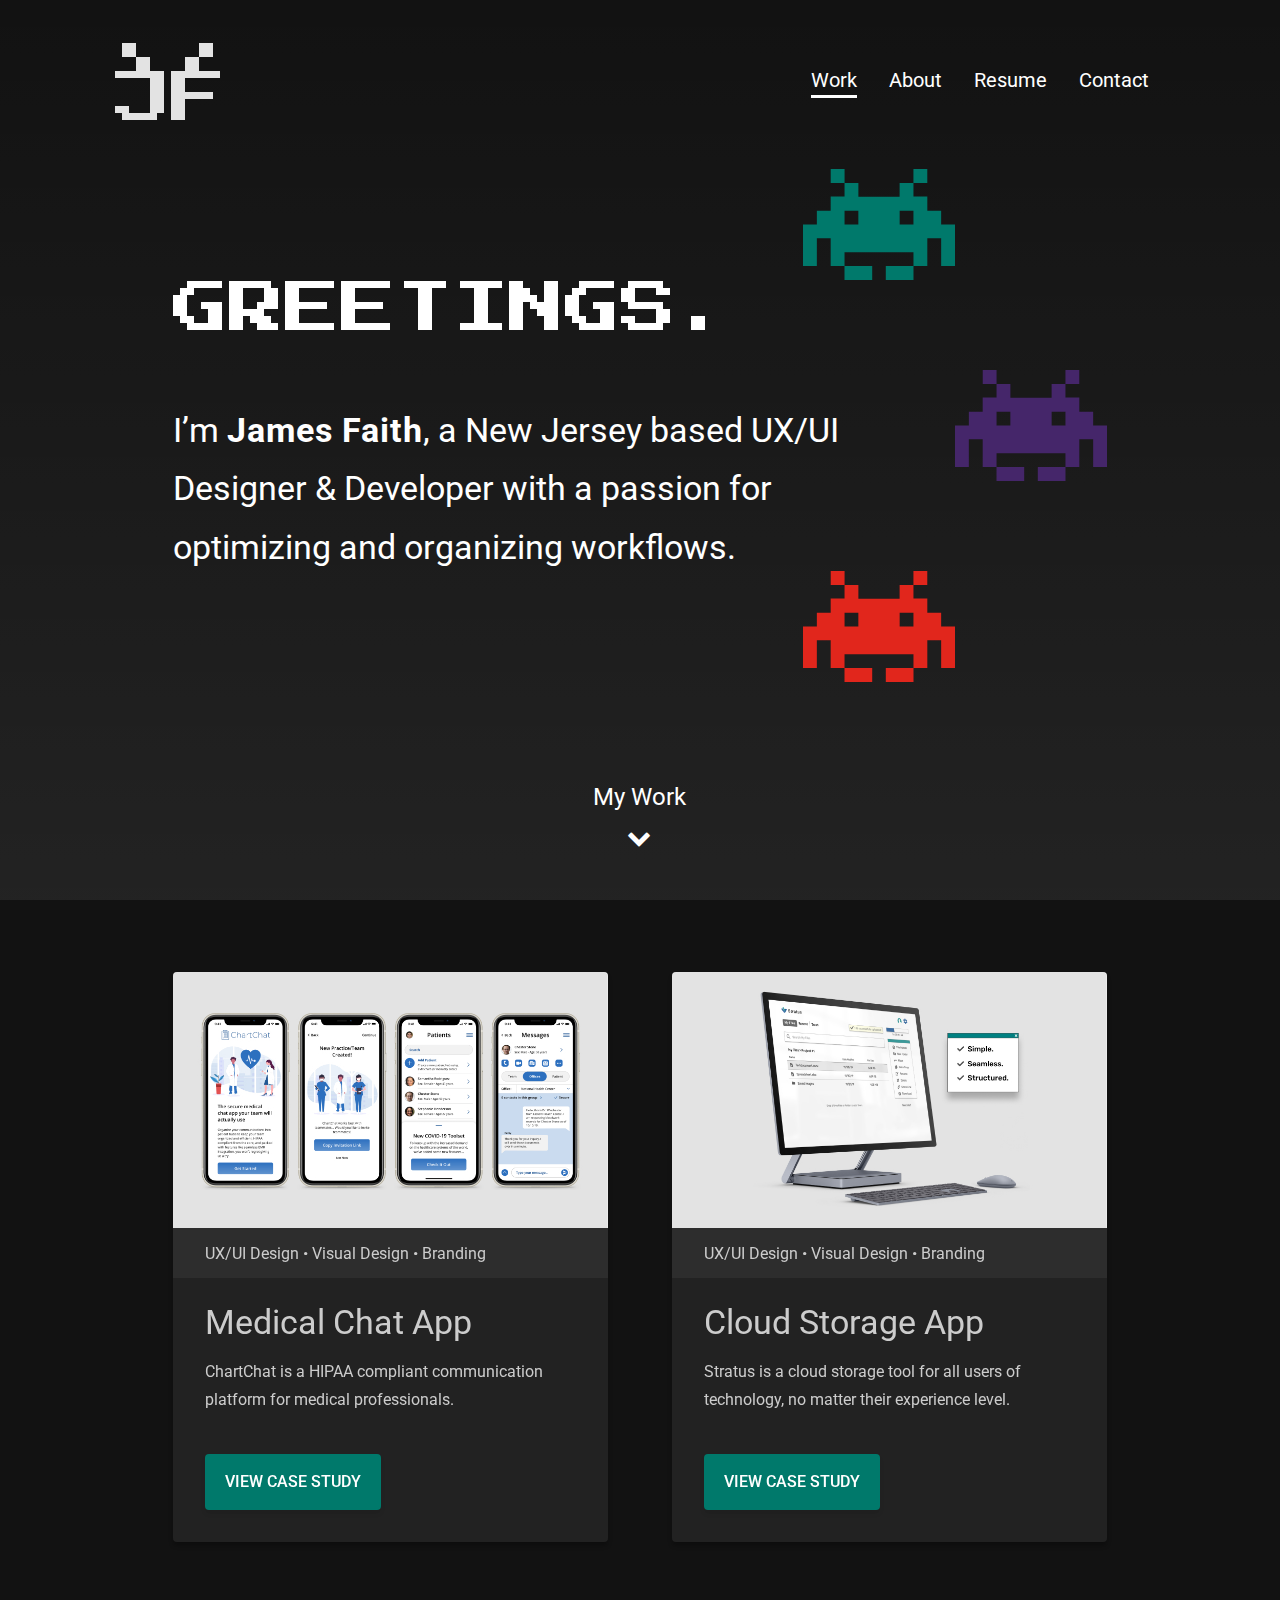
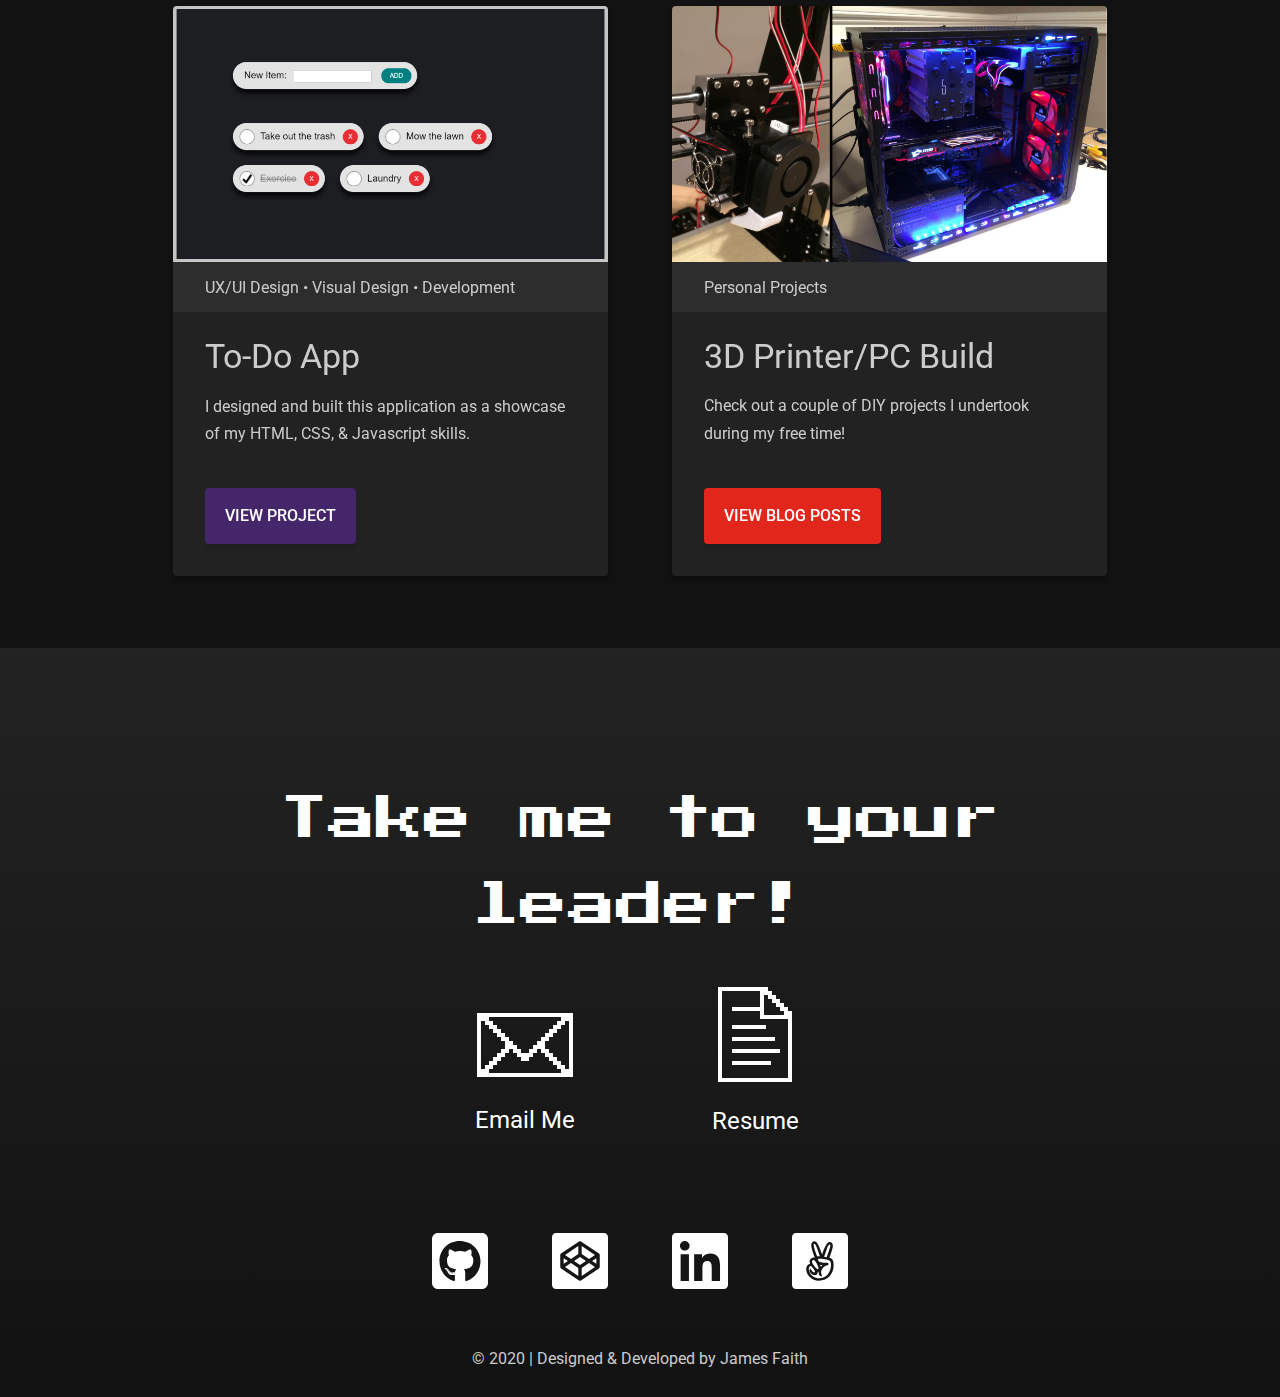
==== commit f59982e4: "chartchat case study added" ====
--- a/index.html
+++ b/index.html
@@ -66,7 +66,7 @@
               <a href="project-4.html"><img class="project-image" src="images/project-4.jpg" alt="medical chat app on phone screen"></a>
               <div class="project-roles">UX/UI Design • Visual Design • Branding</div>
               <h3 class="large-heading">Medical Chat App</h3>
-              <p class="project-description">ChartChat is a HIPAA Compliant communication platform for medical professionals.</p>
+              <p class="project-description">ChartChat is a HIPAA compliant communication platform for medical professionals.</p>
               <div class="project-card-button-wrapper">
                 <a href="project-4.html"><div class="button-style-1">VIEW CASE STUDY</div></a>
               </div>
--- a/styles/typography.css
+++ b/styles/typography.css
@@ -35,6 +35,10 @@
   line-height: 120%;
 }
 
+.case-study-intro {
+  font-size: 2.4rem;
+}
+
 .main-heading {
   font-size: 2.4rem;
   line-height: 120%;
@@ -118,7 +122,8 @@
   font-size: 1.4rem;
 }
 
-.chartjs-wrapper-1 .sub-heading, .chartjs-wrapper-2 .sub-heading {
+.chartjs-wrapper-1 .sub-heading, .chartjs-wrapper-2 .sub-heading, .chartjs-wrapper-3 .sub-heading, .chartjs-wrapper-4 .sub-heading, .chartjs-wrapper-5 .sub-heading,
+.chartjs-wrapper-6 .sub-heading {
   font-size: 1.8rem;
   line-height: 160%;
 }
@@ -202,6 +207,10 @@
     line-height: 180%;
   }
 
+  .case-study-intro {
+    font-size: 3.4rem;
+  }
+
   .nav-link {
     font-size: 2rem;
   }
@@ -227,7 +236,8 @@
     font-size: 2rem;
   }
 
-  .chartjs-wrapper-1 .sub-heading, .chartjs-wrapper-2 .sub-heading {
+  .chartjs-wrapper-1 .sub-heading, .chartjs-wrapper-2 .sub-heading, .chartjs-wrapper-3 .sub-heading, .chartjs-wrapper-4 .sub-heading, .chartjs-wrapper-5 .sub-heading,
+  .chartjs-wrapper-6 .sub-heading {
     font-size: 2.4rem;
     line-height: 167.2%;
   }
--- a/styles/colors.css
+++ b/styles/colors.css
@@ -152,7 +152,7 @@
   background-color: #E3E3E3;
 }
 
-.chartjs-wrapper-1, .chartjs-wrapper-2 {
+.chartjs-wrapper-1, .chartjs-wrapper-2, .chartjs-wrapper-3, .chartjs-wrapper-4, .chartjs-wrapper-5, .chartjs-wrapper-6 {
   background-color: #DADADA;
 }
 
--- a/styles/images-layout.css
+++ b/styles/images-layout.css
@@ -50,7 +50,7 @@
 
 /*---CASE STUDY-----------------*/
 
-.stratus-logo {
+.case-study-logo {
   height: 5rem;
 }
 
@@ -74,6 +74,10 @@
   height: 12rem;
 }
 
+.comp-analy-logo-4, .comp-analy-logo-5, .comp-analy-logo-6, .comp-analy-logo-7, .comp-analy-logo-8, .comp-analy-logo-9 {
+  height: 3.75rem;
+}
+
 .comp-analy-screenshot-1, .comp-analy-screenshot-2, .comp-analy-screenshot-3 {
   height: 24rem;
 }
@@ -86,10 +90,15 @@
   height: 3.2rem;
 }
 
-.basic-file-management-operations-user-flow, .sharing-links-user-flow, .wireframe-sketch-1,
- .wireframe-sketch-2, .wireframe-sketch-3, .wireframe-sketch-4, .digital-wireframe-1,
-  .digital-wireframe-2, .digital-wireframe-3, .digital-wireframe-4 {
+.basic-file-management-operations-user-flow, .sharing-links-user-flow, .export-chat-history-to-emr-user-flow,
+ .send-chat-message-to-colleague-user-flow, .wireframe-sketch-1, .wireframe-sketch-2, .wireframe-sketch-3, .wireframe-sketch-4,
+  .digital-wireframe-1, .digital-wireframe-2, .digital-wireframe-3, .digital-wireframe-4, .digital-wireframe-5, .digital-wireframe-6,
+   .digital-wireframe-7, .digital-wireframe-8, .digital-wireframe-9, .digital-wireframe-10 {
   width: auto;
+}
+
+.digital-wireframe-5, .digital-wireframe-6, .digital-wireframe-7, .digital-wireframe-8, .digital-wireframe-9, .digital-wireframe-10 {
+  height: 50rem;
 }
 
 .usability-testing-persona {
@@ -101,11 +110,13 @@
   width: 30rem;
 }
 
-.branding-sketch-1, .branding-sketch-2, .branding-sketch-3, .branding-sketch-4 {
+.branding-sketch-1, .branding-sketch-2, .branding-sketch-3, .branding-sketch-4,
+ .branding-sketch-5, .branding-sketch-6, .branding-sketch-7, .branding-sketch-8 {
   width: auto;
 }
 
-.moodboard, .logo-iterations, .brand-colors, .brand-typography {
+.moodboard-stratus, .logo-iterations-stratus, .brand-colors-stratus, .brand-typography-stratus,
+ .logo-iterations-chartchat, .brand-colors-chartchat, .brand-typography-chartchat {
   width: auto;
 }
 
@@ -127,6 +138,11 @@
 
 .highfi-mockup-6 {
   width: 12.82rem;
+}
+
+.highfi-mockup-7, .highfi-mockup-8, .highfi-mockup-9, .highfi-mockup-10,
+ .highfi-mockup-11, .highfi-mockup-12, .highfi-mockup-13, .highfi-mockup-14 {
+  width: 9rem;
 }
 
 .preference-testing-1, .preference-testing-2 {
@@ -146,6 +162,10 @@
   width: 13rem;
 }
 
+.usability-testing-results-7, .usability-testing-results-8, .usability-testing-results-9 {
+  width: 9rem;
+}
+
 .stratus-desktop-2 {
   max-height: 63.9rem;
 }
@@ -184,6 +204,9 @@
     height: 19rem;
   }
 
+  .comp-analy-logo-4, .comp-analy-logo-5, .comp-analy-logo-6, .comp-analy-logo-7, .comp-analy-logo-8, .comp-analy-logo-9 {
+    height: 6rem;
+  }
 
   .comp-analy-screenshot-1, .comp-analy-screenshot-2, .comp-analy-screenshot-3 {
     height: 38rem;
@@ -228,7 +251,7 @@
 
   /*---CASE STUDY-----------------*/
 
-  .stratus-logo {
+  .case-study-logo {
     height: 7.4rem;
   }
 
@@ -244,10 +267,18 @@
     max-height: 40rem;
   }
 
+  .chartchat-mobile-1, .chartchat-mobile-2, .chartchat-mobile-3, .chartchat-mobile-4 {
+    max-height: 50rem;
+  }
+
   .comp-analy-logo-1, .comp-analy-logo-2, .comp-analy-logo-3 {
     height: 25.5rem;
   }
 
+  .comp-analy-logo-4, .comp-analy-logo-5, .comp-analy-logo-6, .comp-analy-logo-7, .comp-analy-logo-8, .comp-analy-logo-9 {
+    height: 8rem;
+  }
+
   .comp-analy-screenshot-1, .comp-analy-screenshot-2, .comp-analy-screenshot-3 {
     height: 50rem;
   }
@@ -258,6 +289,14 @@
 
   .sharing-links-user-flow {
     height: 59.8rem;
+  }
+
+  .export-chat-history-to-emr-user-flow {
+    height: 90.6rem;
+  }
+
+  .send-chat-message-to-colleague-user-flow {
+    height: 69.8rem;
   }
 
   .wireframe-sketch-1, .wireframe-sketch-2, .wireframe-sketch-3, .wireframe-sketch-4 {
@@ -301,20 +340,52 @@
     max-width: none;
   }
 
-  .moodboard {
+  .branding-sketch-5 {
+    height: 45rem;
+  }
+
+  .branding-sketch-6 {
+    height: 50rem;
+    max-width: none;
+  }
+
+  .branding-sketch-7 {
+    height: 50rem;
+    max-width: none;
+  }
+
+  .branding-sketch-8 {
+    height: 50rem;
+    max-width: none;
+  }
+
+  .moodboard-stratus {
     height: 38.7rem;
   }
 
-  .logo-iterations {
+  .logo-iterations-stratus {
     height: 37.2rem;
   }
 
-  .brand-colors {
+  .logo-iterations-chartchat {
+    height: 44.2rem;
+  }
+
+  .brand-colors-stratus {
     height: 18.4rem;
   }
 
-  .brand-typography {
-    height: 23.3rem;
+  .brand-colors-chartchat {
+    height: 24.65rem;
+  }
+
+  .brand-typography-stratus {
+    height: 23.6rem;
+    width: auto;
+  }
+
+  .brand-typography-chartchat {
+    height: 23.65rem;
     width: auto;
   }
 
@@ -339,6 +410,11 @@
   .highfi-mockup-5, .highfi-mockup-6 {
     height: 38.6rem;
     width: auto;
+  }
+
+  .highfi-mockup-7, .highfi-mockup-8, .highfi-mockup-9, .highfi-mockup-10,
+   .highfi-mockup-11, .highfi-mockup-12, .highfi-mockup-13, .highfi-mockup-14 {
+    width: 23rem;
   }
 
   .preference-testing-1 {
@@ -394,6 +470,14 @@
     width: auto;
   }
 
+  .usability-testing-results-7, .usability-testing-results-8, .usability-testing-results-9 {
+    width: 23rem;
+  }
+
+  .chartchat-mobile-5, .chartchat-mobile-6, .chartchat-mobile-7, .chartchat-mobile-8 {
+    max-height: 50rem;
+  }
+
 }
 
 /*---DESKTOP-2------------------------------------------*/
--- a/styles/case-study-mobile.css
+++ b/styles/case-study-mobile.css
@@ -146,7 +146,7 @@
   text-align: center;
 }
 
-.stratus-logo {
+.case-study-logo {
   margin: 0 auto;
 }
 
@@ -155,7 +155,7 @@
   max-width: 85%;
 }
 
-.case-study-hero-img-container {
+.case-study-hero-img-container, .case-study-conclusion-img-container {
   align-items: center;
   display: flex;
   justify-content: space-between;
@@ -164,11 +164,15 @@
   width: 85%;
 }
 
+.chartchat-mobile-images {
+  padding-bottom: 0.8rem;
+}
+
 .stratus-desktop-1 {
   margin-top: 0.8rem;
 }
 
-.stratus-humaaans, .stratus-mobile {
+.stratus-humaaans, .stratus-mobile, .chartchat-mobile-2, .chartchat-mobile-3 {
   display: none;
 }
 
@@ -179,25 +183,11 @@
   width: 85%;
 }
 
-/*---FOR-PLACEHOLDER-PAGE:---*/
-
-.placeholder-project-image-hero {
-  border: 0.1rem solid #878787;
-  border-radius: 0.4rem;
-  box-shadow: 0 0.4rem 0.4rem rgba(0, 0, 0, 0.25);
-  margin: 0 auto;
-  max-height: 40rem;
-}
-
-.placeholder-project-text-hero {
-  padding: 2.4rem 0;
-}
-
 /*---OVERVIEW------*/
 
 .roles-deliverables-tools {
   height: 82.5rem;
-  margin: 4rem auto 0rem;
+  margin: 4rem auto 0;
   position: relative;
   width: 30rem;
 }
@@ -304,7 +294,7 @@
 
 /*---USER-SURVEY---*/
 
-.chartjs-wrapper-1, .chartjs-wrapper-2 {
+.chartjs-wrapper-1, .chartjs-wrapper-2, .chartjs-wrapper-3, .chartjs-wrapper-4, .chartjs-wrapper-5, .chartjs-wrapper-6 {
   border-radius: 0.4rem;
   margin: 4rem auto 0;
   height: 45rem;
@@ -317,7 +307,27 @@
   padding: 2rem 5% 15.5rem;
 }
 
-.chartjs-wrapper-1 .sub-heading, .chartjs-wrapper-2 .sub-heading {
+.chartjs-wrapper-3 {
+  height: 40rem;
+}
+
+.chartjs-wrapper-4 {
+  height: 35rem;
+  padding: 2rem 5% 22rem;
+}
+
+.chartjs-wrapper-5 {
+  height: 35rem;
+  padding: 2rem 5% 24rem;
+}
+
+.chartjs-wrapper-6 {
+  height: 35rem;
+  padding: 2rem 5% 22rem;
+}
+
+.chartjs-wrapper-1 .sub-heading, .chartjs-wrapper-2 .sub-heading, .chartjs-wrapper-3 .sub-heading, .chartjs-wrapper-4 .sub-heading, .chartjs-wrapper-5 .sub-heading,
+.chartjs-wrapper-6 .sub-heading {
   margin: 0 auto;
   padding: 2rem 0 4rem;
   text-align: left;
@@ -340,14 +350,19 @@
 
 /*---COMP-ANALY----*/
 
-.comp-analy-images {
+.comp-analy-images, .comp-analy-images-2 {
   height: 27rem;
   margin: 0 auto;
   position: relative;
   width: 26rem;
 }
 
-.comp-analy-logo-1, .comp-analy-logo-2, .comp-analy-logo-3 {
+.comp-analy-images-2 {
+  height: 12.85rem;
+}
+
+.comp-analy-logo-1, .comp-analy-logo-2, .comp-analy-logo-3, .comp-analy-logo-4,.comp-analy-logo-5,
+ .comp-analy-logo-6, .comp-analy-logo-7, .comp-analy-logo-8, .comp-analy-logo-9 {
   border-radius: 0.4rem;
   box-shadow: 0 0.4rem 0.4rem rgba(0, 0, 0, 0.25);
   position: absolute;
@@ -367,6 +382,34 @@
   margin-left: -6rem;
 }
 
+.comp-analy-logo-4 {
+  left: 0;
+}
+
+.comp-analy-logo-5 {
+  left: 9.55rem
+}
+
+.comp-analy-logo-6 {
+  left: 0;
+  top: 4.55rem;
+}
+
+.comp-analy-logo-7 {
+  left: 7.675rem;
+  top: 4.55rem;
+}
+
+.comp-analy-logo-8 {
+  left: 0;
+  top: 9.1rem;
+}
+
+.comp-analy-logo-9 {
+  left: 8.3rem;
+  top: 9.1rem;
+}
+
 .comp-analy-screenshot-1, .comp-analy-screenshot-2, .comp-analy-screenshot-3 {
   border: 0.1rem solid #878787;
   box-shadow: 0 0.4rem 0.4rem rgba(0, 0, 0, 0.25);
@@ -389,6 +432,10 @@
   width: 30rem;
 }
 
+.user-persona-card-height-2 {
+  height: 114rem;
+}
+
 .user-persona {
   left: 50%;
   margin-left: -12.3rem;
@@ -476,7 +523,7 @@
   margin-bottom: 1.6rem;
 }
 
-.basic-file-management-operations-user-flow, .sharing-links-user-flow {
+.basic-file-management-operations-user-flow, .sharing-links-user-flow, .export-chat-history-to-emr-user-flow, .send-chat-message-to-colleague-user-flow {
   border: 0.1rem solid #878787;
   box-shadow: 0 0.4rem 0.4rem rgba(0, 0, 0, 0.25);
   margin-bottom: 1rem;
@@ -512,6 +559,11 @@
   border: 0.1rem solid #878787;
   box-shadow: 0 0.4rem 0.4rem rgba(0, 0, 0, 0.25);
   margin-bottom: 1rem;
+}
+
+.digital-wireframe-5, .digital-wireframe-6, .digital-wireframe-7, .digital-wireframe-8, .digital-wireframe-9, .digital-wireframe-10 {
+  box-shadow: 0 0.4rem 0.4rem rgba(0, 0, 0, 0.25);
+  margin: 0 auto 1rem;
 }
 
 /*---USABILITY-TESTING-1---*/
@@ -572,12 +624,14 @@
   max-width: 37rem;
 }
 
-.branding-sketch-1, .branding-sketch-2, .branding-sketch-3, .branding-sketch-4 {
+.branding-sketch-1, .branding-sketch-2, .branding-sketch-3, .branding-sketch-4,
+ .branding-sketch-5, .branding-sketch-6, .branding-sketch-7, .branding-sketch-8 {
   border-radius: 0.2rem;
   box-shadow: 0 0.4rem 0.4rem rgba(0, 0, 0, 0.25);
 }
 
-.moodboard, .logo-iterations, .brand-colors, .brand-typography {
+.moodboard-stratus, .logo-iterations-stratus, .brand-colors-stratus, .brand-typography-stratus,
+ .logo-iterations-chartchat, .brand-colors-chartchat, .brand-typography-chartchat {
   border: 0.1rem solid #878787;
   box-shadow: 0 0.4rem 0.4rem rgba(0, 0, 0, 0.25);
 }
@@ -609,8 +663,24 @@
   width: 29rem;
 }
 
+.highfi-mockups-img-overlay-4 {
+  height: 47rem;
+  margin: 2rem auto 0;
+  position: relative;
+  width: 29rem;
+}
+
+.highfi-mockups-img-overlay-5 {
+  height: 22.4rem;
+  margin: 2rem auto 0;
+  position: relative;
+  width: 27.4rem;
+}
+
 .highfi-mockup-1, .highfi-mockup-2, .highfi-mockup-3, .highfi-mockup-4,
- .highfi-mockup-5, .highfi-mockup-6 {
+ .highfi-mockup-5, .highfi-mockup-6, .highfi-mockup-7, .highfi-mockup-8,
+  .highfi-mockup-9, .highfi-mockup-10, .highfi-mockup-11, .highfi-mockup-12,
+   .highfi-mockup-13, .highfi-mockup-14 {
   border: 0.1rem solid #878787;
   box-shadow: 0 0.4rem 0.4rem rgba(0, 0, 0, 0.25);
 }
@@ -639,6 +709,56 @@
   top: 2rem;
 }
 
+.highfi-mockup-7 {
+  left: 0;
+  position: absolute;
+  top: 2rem;
+}
+
+.highfi-mockup-8 {
+  left: 50%;
+  margin-left: -4.6rem;
+  position: absolute;
+  top: 2rem;
+}
+
+.highfi-mockup-9 {
+  position: absolute;
+  right: 0;
+  top: 2rem;
+}
+
+.highfi-mockup-10 {
+  bottom: 0;
+  left: 0;
+  position: absolute;
+}
+
+.highfi-mockup-11 {
+  bottom: 0;
+  left: 50%;
+  margin-left: -4.6rem;
+  position: absolute;
+}
+
+.highfi-mockup-12 {
+  bottom: 0;
+  position: absolute;
+  right: 0;
+}
+
+.highfi-mockup-13 {
+  left: 2rem;
+  position: absolute;
+  top: 2rem;
+}
+
+.highfi-mockup-14 {
+  position: absolute;
+  right: 2rem;
+  top: 2rem;
+}
+
 .down-arrow, .right-arrow {
   left: 50%;
   margin: -2rem 0 0 -2rem;
@@ -677,6 +797,18 @@
   left: 54%;
 }
 
+.highfi-mockups-img-overlay-4 .after {
+  top: 54%;
+}
+
+.highfi-mockups-img-overlay-5 .before {
+  left: 8%;
+}
+
+.highfi-mockups-img-overlay-5 .after {
+  left: 60%;
+}
+
 /*---PREFERENCE-TESTING---*/
 
 .preference-testing .flex-content {
@@ -761,8 +893,23 @@
   width: 28.5rem;
 }
 
+.usability-test-img-overlay-4 {
+  height: 22.4rem;
+  margin: 0 auto;
+  position: relative;
+  width: 23.8rem;
+}
+
+.usability-test-img-overlay-5 {
+  height: 22.4rem;
+  margin: 0 auto;
+  position: relative;
+  width: 17.85rem;
+}
+
 .usability-testing-results-1, .usability-testing-results-2, .usability-testing-results-3,
- .usability-testing-results-4, .usability-testing-results-5, .usability-testing-results-6 {
+ .usability-testing-results-4, .usability-testing-results-5, .usability-testing-results-6,
+  .usability-testing-results-7, .usability-testing-results-8, .usability-testing-results-9 {
   border: 0.1rem solid #878787;
   box-shadow: 0 0.4rem 0.4rem rgba(0, 0, 0, 0.25);
 }
@@ -785,6 +932,24 @@
 .usability-testing-results-6 {
   position: absolute;
   right: 0.5rem;
+  top: 2rem;
+}
+
+.usability-testing-results-7 {
+  position: absolute;
+  top: 2rem;
+}
+
+.usability-testing-results-8 {
+  position: absolute;
+  right: 0;
+  top: 2rem;
+}
+
+.usability-testing-results-9 {
+  left: 50%;
+  margin-left: -4.6rem;
+  position: absolute;
   top: 2rem;
 }
 
@@ -814,10 +979,22 @@
   left: 52.5%;
 }
 
+.usability-test-img-overlay-4 .before {
+  left: 0.5%;
+}
+
+.usability-test-img-overlay-4 .after {
+  left: 62%;
+}
+
 /*---CONCLUSION---*/
 
 .stratus-desktop-2 {
   margin: 0 auto -2rem;
+}
+
+.chartchat-mobile-5, .chartchat-mobile-6 {
+  display: none;
 }
 
 .final-thanks {
@@ -875,6 +1052,16 @@
     padding: 0 1rem;
   }
 
+  /*---CASE-STUDY-"HERO"---*/
+
+  .chartchat-mobile-2, .chartchat-mobile-3 {
+    display: block;
+  }
+
+  .chartchat-mobile-5, .chartchat-mobile-6 {
+    display: block;
+  }
+
   /*---OVERVIEW------*/
 
   .roles-deliverables-tools {
@@ -928,7 +1115,7 @@
 
   /*---USER-SURVEY---*/
 
-  .chartjs-wrapper-1, .chartjs-wrapper-2 {
+  .chartjs-wrapper-1, .chartjs-wrapper-2, .chartjs-wrapper-3, .chartjs-wrapper-4, .chartjs-wrapper-5, .chartjs-wrapper-6 {
     max-width: 54rem;
     padding-bottom: 16rem;
   }
@@ -937,7 +1124,21 @@
     height: 50rem;
   }
 
-  .chartjs-wrapper-1 .sub-heading, .chartjs-wrapper-2 .sub-heading {
+  .chartjs-wrapper-4 {
+    height: 40rem;
+  }
+
+  .chartjs-wrapper-5 {
+    padding: 2rem 5% 20rem;
+  }
+
+  .chartjs-wrapper-6 {
+    height: 50rem;
+    padding: 2rem 5% 20rem;
+  }
+
+  .chartjs-wrapper-1 .sub-heading, .chartjs-wrapper-2 .sub-heading, .chartjs-wrapper-3 .sub-heading, .chartjs-wrapper-4 .sub-heading, .chartjs-wrapper-5 .sub-heading,
+  .chartjs-wrapper-6 .sub-heading {
     max-width: 50rem;
     text-align: center;
   }
@@ -948,12 +1149,16 @@
 
   /*---COMP-ANALY----*/
 
-  .comp-analy-images {
+  .comp-analy-images, .comp-analy-images-2 {
     height: 41rem;
     margin: 0 2rem;
     width: 41rem;
   }
 
+  .comp-analy-images-2 {
+    height: 19.6rem;
+  }
+
   .comp-analy-logo-1 {
     left: auto;
   }
@@ -964,6 +1169,34 @@
 
   .comp-analy-logo-3 {
     margin-left: -9.5rem;
+  }
+
+  .comp-analy-logo-4 {
+    left: 0;
+  }
+
+  .comp-analy-logo-5 {
+    left: 14.8rem
+  }
+
+  .comp-analy-logo-6 {
+    left: 0;
+    top: 6.8rem;
+  }
+
+  .comp-analy-logo-7 {
+    left: 11.8rem;
+    top: 6.8rem;
+  }
+
+  .comp-analy-logo-8 {
+    left: 0;
+    top: 13.6rem;
+  }
+
+  .comp-analy-logo-9 {
+    left: 12.8rem;
+    top: 13.6rem;
   }
 
   .comp-analy-screenshots {
@@ -977,6 +1210,12 @@
     width: 85%;
   }
 
+  /*---WIREFRAMES----*/
+
+  .chartchat-digital-wireframes {
+    max-width: 105.4rem;
+  }
+
   /*---USABILITY-TESTING-1---*/
 
   .usability-testing-container {
@@ -990,6 +1229,10 @@
     margin-bottom: -4rem;
   }
 
+  .branding-sketch-5 {
+    margin-bottom: -4rem;
+  }
+
   /*---HIGHFI-MOCKUPS---*/
 
   .highfi-mockups .flex-content {
--- a/styles/case-study-desktop.css
+++ b/styles/case-study-desktop.css
@@ -48,11 +48,15 @@
 
   .case-study-intro {
     margin-top: 3.2rem;
-    width: 62.5rem;
-  }
-
-  .case-study-hero-img-container {
+    width: 80rem;
+  }
+
+  .case-study-hero-img-container, .case-study-conclusion-img-container {
     max-width: 126rem;
+  }
+
+  .chartchat-mobile-images {
+    max-width: 110rem;
   }
 
   .stratus-humaaans {
@@ -86,11 +90,8 @@
 
   /*---USER SURVEY---*/
 
-  .chartjs-wrapper-1, .chartjs-wrapper-2 {
+  .chartjs-wrapper-1, .chartjs-wrapper-2, .chartjs-wrapper-3, .chartjs-wrapper-4, .chartjs-wrapper-5, .chartjs-wrapper-6 {
     margin: 4rem 2rem 0;
-  }
-
-  .chartjs-wrapper-1 {
     padding-bottom: 23rem;
   }
 
@@ -98,18 +99,26 @@
     padding-bottom: 18rem;
   }
 
+  .chartjs-wrapper-5 {
+    height: 50rem;
+  }
+
   .user-survey-stat {
     text-align: left;
   }
 
   /*---COMP-ANALY----*/
 
-  .comp-analy-images {
+  .comp-analy-images, .comp-analy-images-2 {
     height: 54rem;
     margin: 0 2rem;
     width: 53rem;
   }
 
+  .comp-analy-images-2 {
+    height: 25.6rem;
+  }
+
   .comp-analy-logo-1 {
     left: auto;
   }
@@ -120,6 +129,34 @@
 
   .comp-analy-logo-3 {
     margin-left: -12.8rem;
+  }
+
+  .comp-analy-logo-4 {
+    left: 0;
+  }
+
+  .comp-analy-logo-5 {
+    left: 19.5rem
+  }
+
+  .comp-analy-logo-6 {
+    left: 0;
+    top: 8.8rem;
+  }
+
+  .comp-analy-logo-7 {
+    left: 15.5rem;
+    top: 8.8rem;
+  }
+
+  .comp-analy-logo-8 {
+    left: 0;
+    top: 17.6rem;
+  }
+
+  .comp-analy-logo-9 {
+    left: 16.8rem;
+    top: 17.6rem;
   }
 
   /*---USER-PERSONAS---*/
@@ -127,6 +164,10 @@
   .user-persona-card {
     height: 115rem;
     width: 32.7rem;
+  }
+
+  .user-persona-card-height-2 {
+    height: 123.2rem;
   }
 
   .persona-background {
@@ -253,6 +294,24 @@
     transform: rotate(5deg);
   }
 
+  .branding-sketch-5 {
+    margin: 2rem 2rem -10rem;
+  }
+
+  .branding-sketch-6 {
+    transform: rotate(-10deg);
+  }
+
+  .branding-sketch-7 {
+    margin: -8rem 0 0 0;
+    transform: rotate(0deg);
+  }
+
+  .branding-sketch-8 {
+    margin: -4rem 0 0 -4rem;
+    transform: rotate(5deg);
+  }
+
   /*---HIGHFI-MOCKUPS---*/
 
   .highfi-mockups-img-overlay-1 {
@@ -270,6 +329,16 @@
     width: 44.2rem;
   }
 
+  .highfi-mockups-img-overlay-4 {
+    height: 110rem;
+    width: 75.4rem;
+  }
+
+  .highfi-mockups-img-overlay-5 {
+    height: 52.5rem;
+    width: 57.5rem;
+  }
+
   .highfi-mockup-1, .highfi-mockup-2 {
     left: 0;
   }
@@ -288,6 +357,31 @@
 
   .highfi-mockup-6 {
     right: 0.75rem;
+  }
+
+  .highfi-mockup-7 {
+    top: 2.5rem;
+  }
+
+  .highfi-mockup-8 {
+    margin-left: -11.6rem;
+    top: 2.5rem;
+  }
+
+  .highfi-mockup-9 {
+    top: 2.5rem;
+  }
+
+  .highfi-mockup-11 {
+    margin-left: -11.6rem;
+  }
+
+  .highfi-mockup-13 {
+    top: 2.5rem;
+  }
+
+  .highfi-mockup-14 {
+    top: 2.5rem;
   }
 
   .down-arrow, .right-arrow {
@@ -321,6 +415,22 @@
 
   .highfi-mockups-img-overlay-3 .after {
     left: 53.5%;
+  }
+
+  .highfi-mockups-img-overlay-4 .before {
+    left: 0;
+  }
+
+  .highfi-mockups-img-overlay-4 .after {
+    top: 52.25%;
+  }
+
+  .highfi-mockups-img-overlay-5 .before {
+    left: 4%;
+  }
+
+  .highfi-mockups-img-overlay-5 .after {
+    left: 56.5%;
   }
 
   /*---PREFERENCE-TESTING---*/
@@ -374,6 +484,16 @@
     width: 42.4rem;
   }
 
+  .usability-test-img-overlay-4 {
+    height: 52.5rem;
+    width: 53.5rem;
+  }
+
+  .usability-test-img-overlay-5 {
+    height: 52.5rem;
+    width: 40.125rem;
+  }
+
   .usability-testing-results-1, .usability-testing-results-3 {
     top: 2.5rem;
   }
@@ -384,6 +504,22 @@
 
   .usability-testing-results-5 {
     left: 0;
+  }
+
+  .usability-testing-results-7 {
+    position: absolute;
+    top: 2.5rem;
+  }
+
+  .usability-testing-results-8 {
+    position: absolute;
+    top: 2.5rem;
+  }
+
+  .usability-testing-results-9 {
+    margin-left: -11.6rem;
+    position: absolute;
+    top: 2.5rem;
   }
 
   .usability-test-img-overlay-1 .after {
@@ -392,6 +528,14 @@
 
   .usability-test-img-overlay-2 .after {
     top: 50%;
+  }
+
+  .usability-test-img-overlay-4 .before {
+    left: 0.5%;
+  }
+
+  .usability-test-img-overlay-4 .after {
+    left: 57%;
   }
 
   /*---CONCLUSION---*/
@@ -488,11 +632,12 @@
     margin-top: 5.6rem;
   }
 
-  .logo-iterations, .brand-colors, .brand-typography {
+  .logo-iterations-stratus, .brand-colors-stratus, .brand-typography-stratus,
+   .logo-iterations-chartchat, .brand-colors-chartchat, .brand-typography-chartchat {
     margin-bottom: -4rem;
   }
 
-  .moodboard {
+  .moodboard-stratus {
     margin: -2rem 0 -8rem;
   }
 
@@ -501,3 +646,43 @@
   }
 
 }
+
+@media screen and (min-width: 1400px) {
+
+/*---COMP-ANALY----*/
+
+  .comp-analy-images-2 {
+    height: 52rem;
+    margin: 0 4rem;
+    width: 32rem;
+  }
+
+  .comp-analy-logo-4 {
+    left: 0;
+  }
+
+  .comp-analy-logo-5 {
+    left: 0;
+    top: 8.8rem;
+  }
+
+  .comp-analy-logo-6 {
+    left: 0;
+    top: 17.6rem;
+  }
+
+  .comp-analy-logo-7 {
+    left: 0;
+    top: 26.4rem;
+  }
+
+  .comp-analy-logo-8 {
+    left: 0;
+    top: 35.2rem;
+  }
+
+  .comp-analy-logo-9 {
+    left: 0;
+    top: 44rem;
+  }
+}
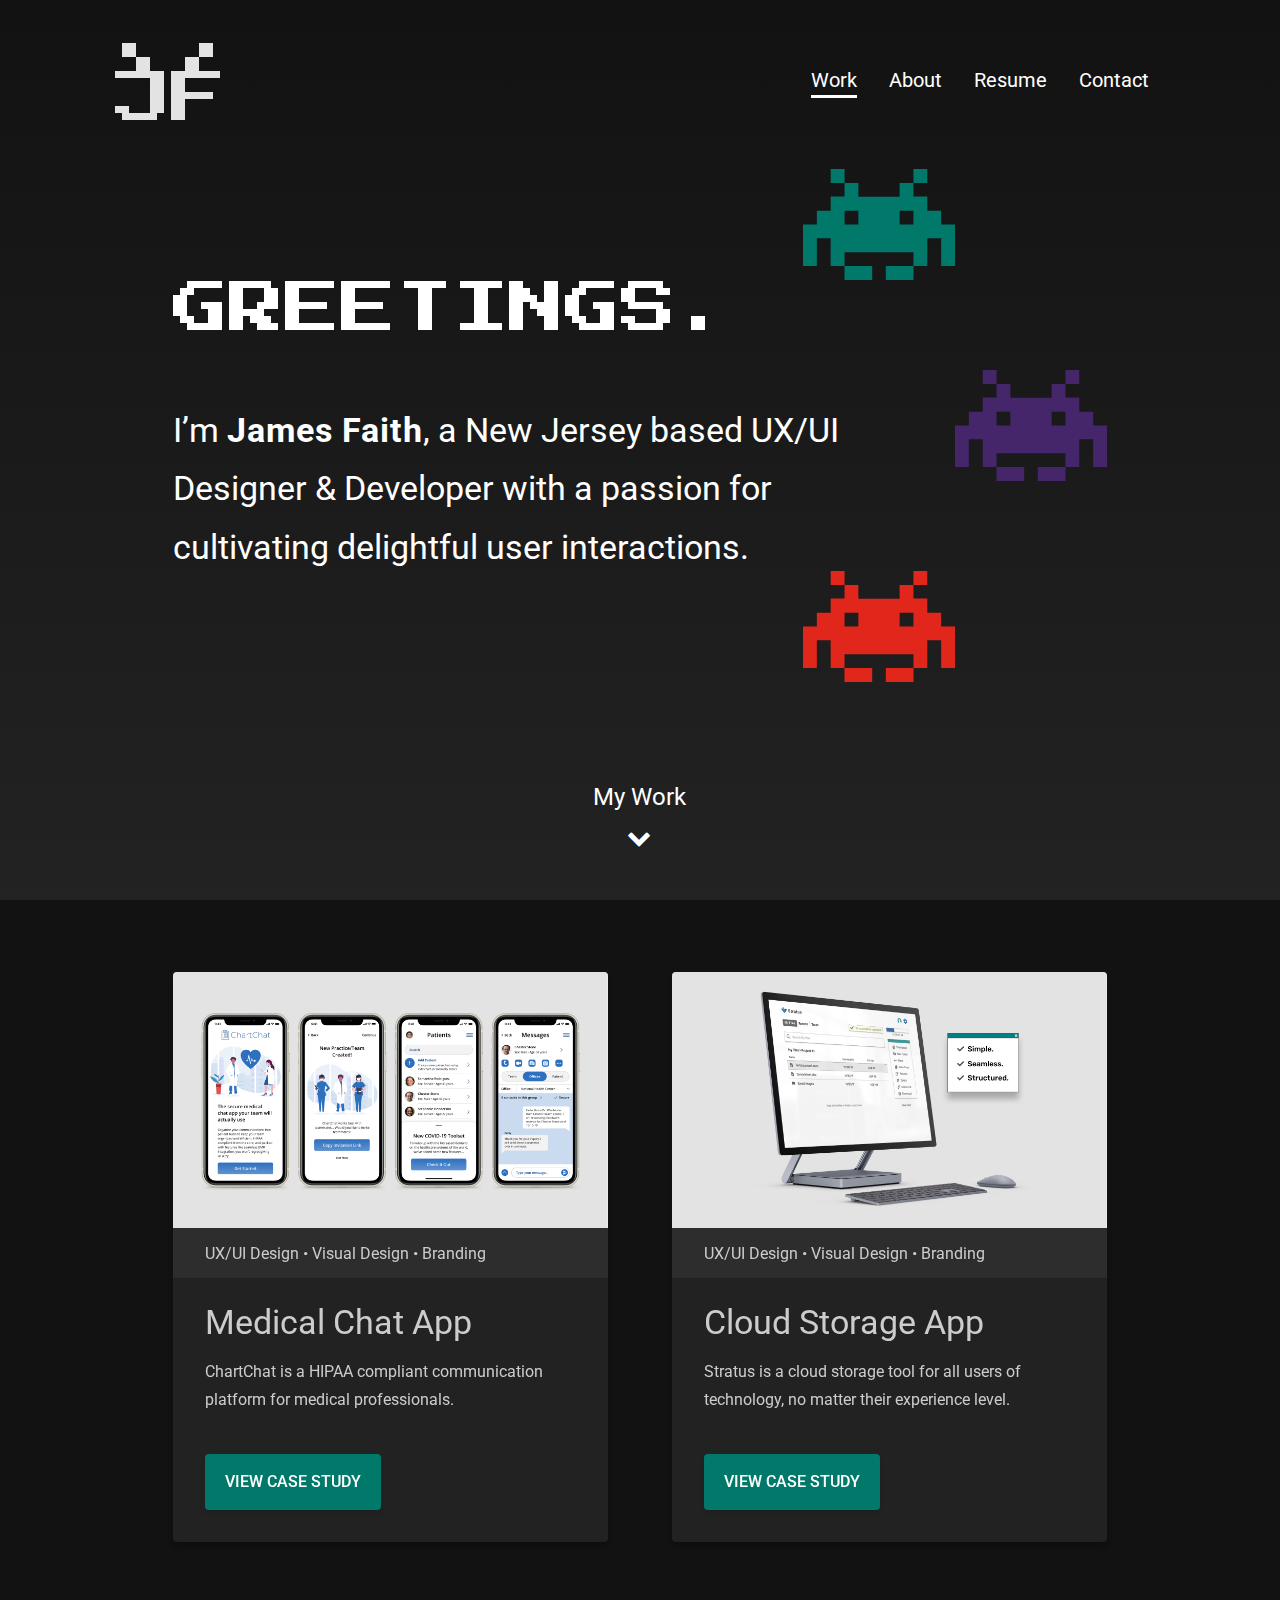
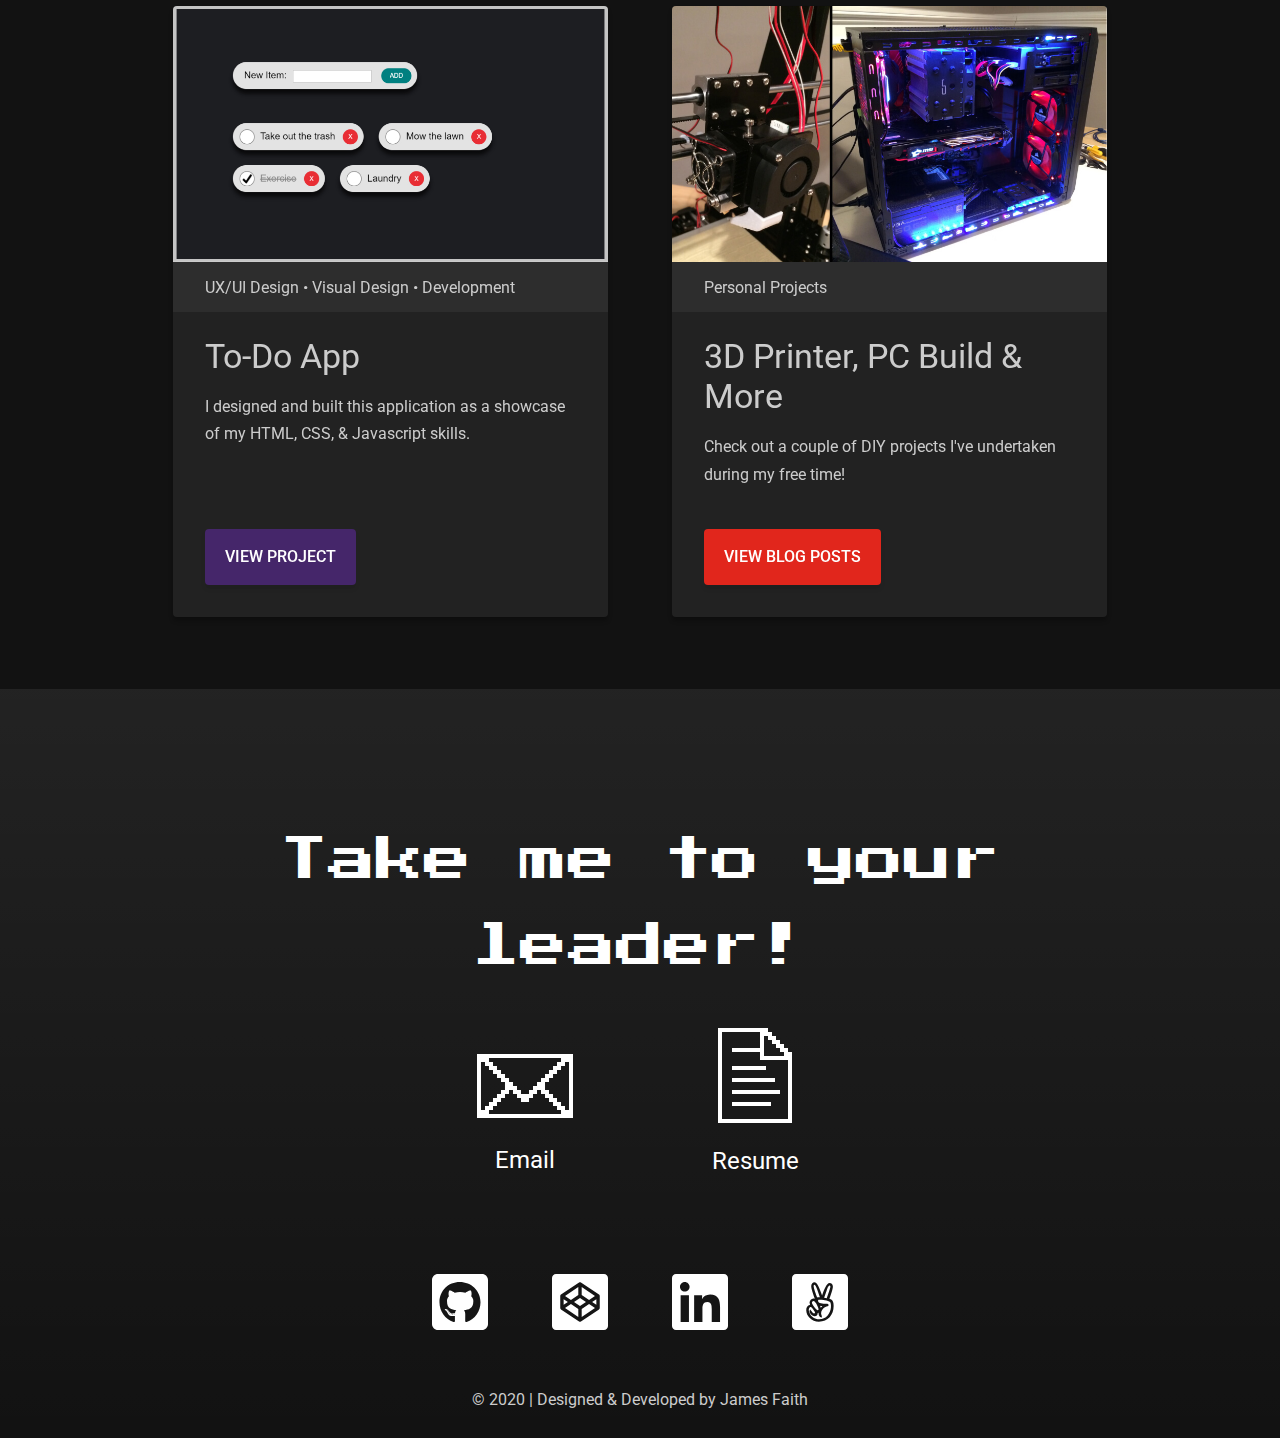
==== commit 639fbcc4: "overall content update" ====
--- a/index.html
+++ b/index.html
@@ -45,7 +45,7 @@
         <section id="hero" class="hero">
           <div class="hero-content">
             <h1 class="home-about-title">GREETINGS.</h1>
-            <h2 class="intro">I’m <strong>James Faith</strong>, a New Jersey based UX/UI Designer & Developer with a passion for optimizing and organizing workflows.</h2>
+            <h2 class="intro">I’m <strong>James Faith</strong>, a New Jersey based UX/UI Designer & Developer with a passion for cultivating delightful user interactions.</h2>
             <img class="eight-bit-alien-1" src="images/8-bit-alien-1.svg" alt="green 8-bit alien">
             <img class="eight-bit-alien-2" src="images/8-bit-alien-2.svg" alt="purple 8-bit alien">
             <img class="eight-bit-alien-3" src="images/8-bit-alien-3.svg" alt="orange 8-bit alien">
@@ -92,8 +92,8 @@
             <article class="project-card">
               <a href="https://jamesmfaith.wordpress.com/" target="_blank"><img class="project-image" src="images/project-1.jpg" alt="3D Printer and PC in process of being built"></a>
               <div class="project-roles">Personal Projects</div>
-              <h3 class="large-heading">3D Printer/PC Build</h3>
-              <p class="project-description">Check out a couple of DIY projects I undertook during my free time!</p>
+              <h3 class="large-heading">3D Printer, PC Build & More</h3>
+              <p class="project-description">Check out a couple of DIY projects I've undertaken during my free time!</p>
               <div class="project-card-button-wrapper">
                 <a href="https://jamesmfaith.wordpress.com/" target="_blank"><div class="button-style-3">VIEW BLOG POSTS</div></a>
               </div>
@@ -113,7 +113,7 @@
                 <img class="email-1" src="images/email-1.svg" alt="8-bit email icon">
                 <img class="email-2" src="images/email-2.svg" alt="8-bit email icon">
               </div>
-              <p class="label">Email Me</p>
+              <p class="label">Email</p>
             </a>
             <a class="resume-element" href="https://drive.google.com/file/d/1HleOgw_dALKauXlMi9Ra-KkcdqJr9qnd/view?usp=sharing" target="_blank">
               <div class="resume">
--- a/styles/images-layout.css
+++ b/styles/images-layout.css
@@ -163,7 +163,7 @@
 }
 
 .usability-testing-results-7, .usability-testing-results-8, .usability-testing-results-9 {
-  width: 9rem;
+  width: 11.2rem;
 }
 
 .stratus-desktop-2 {
--- a/styles/case-study-mobile.css
+++ b/styles/case-study-mobile.css
@@ -894,17 +894,17 @@
 }
 
 .usability-test-img-overlay-4 {
-  height: 22.4rem;
-  margin: 0 auto;
-  position: relative;
-  width: 23.8rem;
+  height: 26.4rem;
+  margin: 0 auto;
+  position: relative;
+  width: 28.5rem;
 }
 
 .usability-test-img-overlay-5 {
-  height: 22.4rem;
-  margin: 0 auto;
-  position: relative;
-  width: 17.85rem;
+  height: 26.4rem;
+  margin: 0 auto;
+  position: relative;
+  width: 23rem;
 }
 
 .usability-testing-results-1, .usability-testing-results-2, .usability-testing-results-3,
@@ -948,7 +948,7 @@
 
 .usability-testing-results-9 {
   left: 50%;
-  margin-left: -4.6rem;
+  margin-left: -5.7rem;
   position: absolute;
   top: 2rem;
 }
@@ -984,7 +984,7 @@
 }
 
 .usability-test-img-overlay-4 .after {
-  left: 62%;
+  left: 61%;
 }
 
 /*---CONCLUSION---*/
--- a/styles/case-study-desktop.css
+++ b/styles/case-study-desktop.css
@@ -491,7 +491,7 @@
 
   .usability-test-img-overlay-5 {
     height: 52.5rem;
-    width: 40.125rem;
+    width: 42.8rem;
   }
 
   .usability-testing-results-1, .usability-testing-results-3 {
